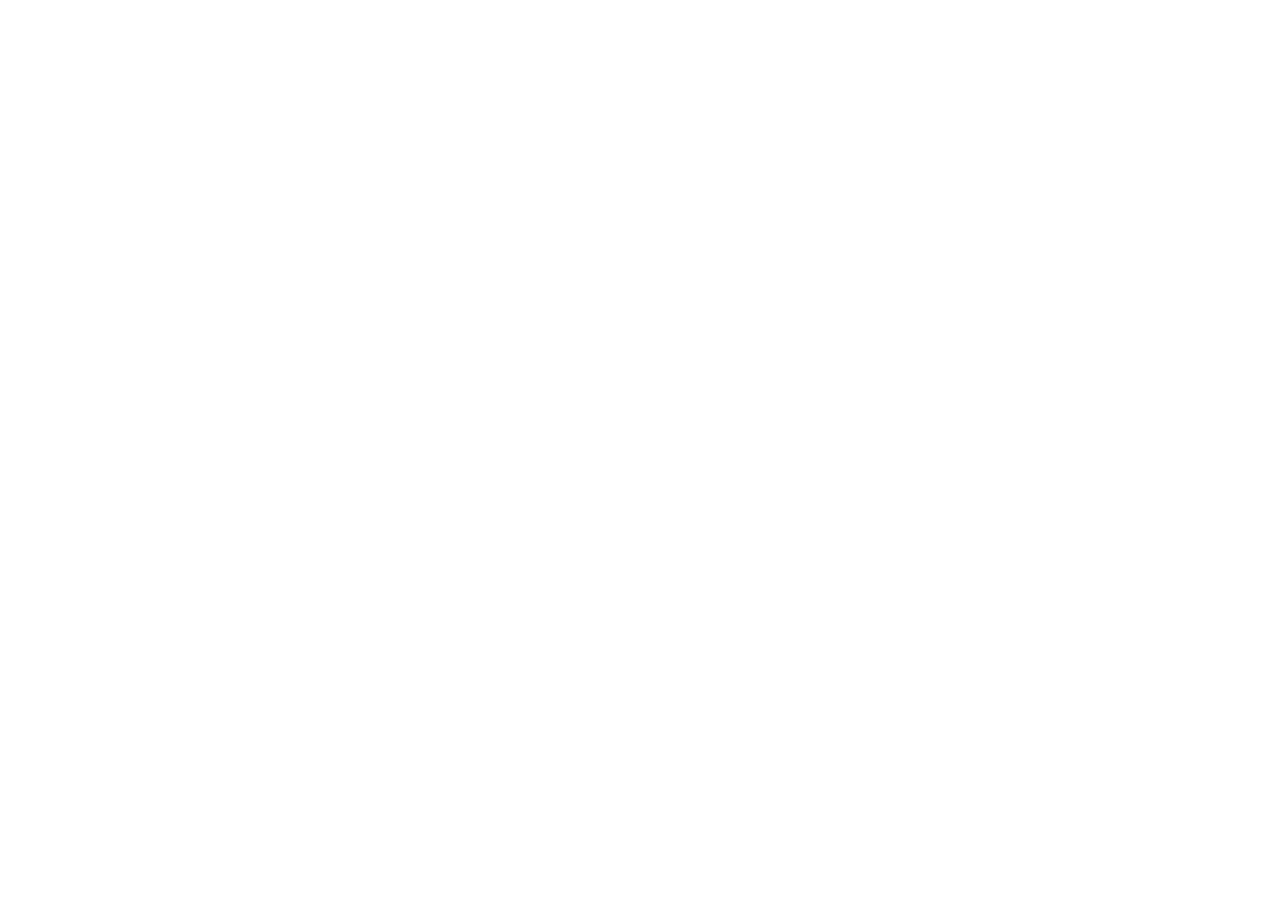
==== index.html @ 9e011d98 "Add files via upload" ====
<!doctype html>
<html lang="en" class="dark">
  <head>
    <meta charset="UTF-8" />
    <meta name="viewport" content="width=device-width, initial-scale=1, viewport-fit=cover" />
    <title>Ranmika Kalhan — Creative Designer, Video Editor & Web Developer</title>
    <meta
      name="description"
      content="Portfolio of Ranmika Kalhan — a young creative from Matara, Sri Lanka blending video editing, graphics design and modern web development."
    />
    <link rel="canonical" href="https://ranmikakalhan.github.io/" />
    <meta property="og:type" content="website" />
    <meta property="og:title" content="Ranmika Kalhan — Creative Designer & Video Editor" />
    <meta
      property="og:description"
      content="Video editing, graphics design and modern web development by Ranmika Kalhan."
    />
    <meta name="twitter:card" content="summary_large_image" />
    <meta name="twitter:title" content="Ranmika Kalhan — Creative Designer & Video Editor" />
    <meta
      name="twitter:description"
      content="Video editing, graphics design and modern web development by Ranmika Kalhan."
    />
    <link rel="stylesheet" href="./css/styles.css" />
    <script>
      try {
        var t = localStorage.getItem("rk-theme");
        document.documentElement.classList.toggle("dark", t ? t === "dark" : true);
      } catch (e) {}
    </script>
    <script src="https://unpkg.com/lucide@latest/dist/umd/lucide.min.js" defer></script>
  </head>
  <body data-page="home">
    <div class="scroll-progress" data-scroll-progress><i></i></div>
    <header class="top-bar" data-top-bar></header>

    <main id="top">
      <section class="hero mesh-bg" data-hero></section>
      <section class="marquee" data-marquee></section>
      <section class="section" id="about" data-about></section>
      <section class="section" id="work" data-skills></section>
      <section class="section" id="journey" data-journey></section>
      <section class="section" data-achievements></section>
      <section class="section" data-toolkit></section>
      <section class="section" data-latest></section>
      <section class="section" data-fund></section>
      <section class="section" id="contact" data-contact></section>
      <section class="section-tight" id="connect" data-connect></section>
    </main>

    <footer data-footer></footer>
    <nav class="bottom-nav" aria-label="Primary" data-bottom-nav></nav>
    <script type="module" src="./js/main.js"></script>
  </body>
</html>
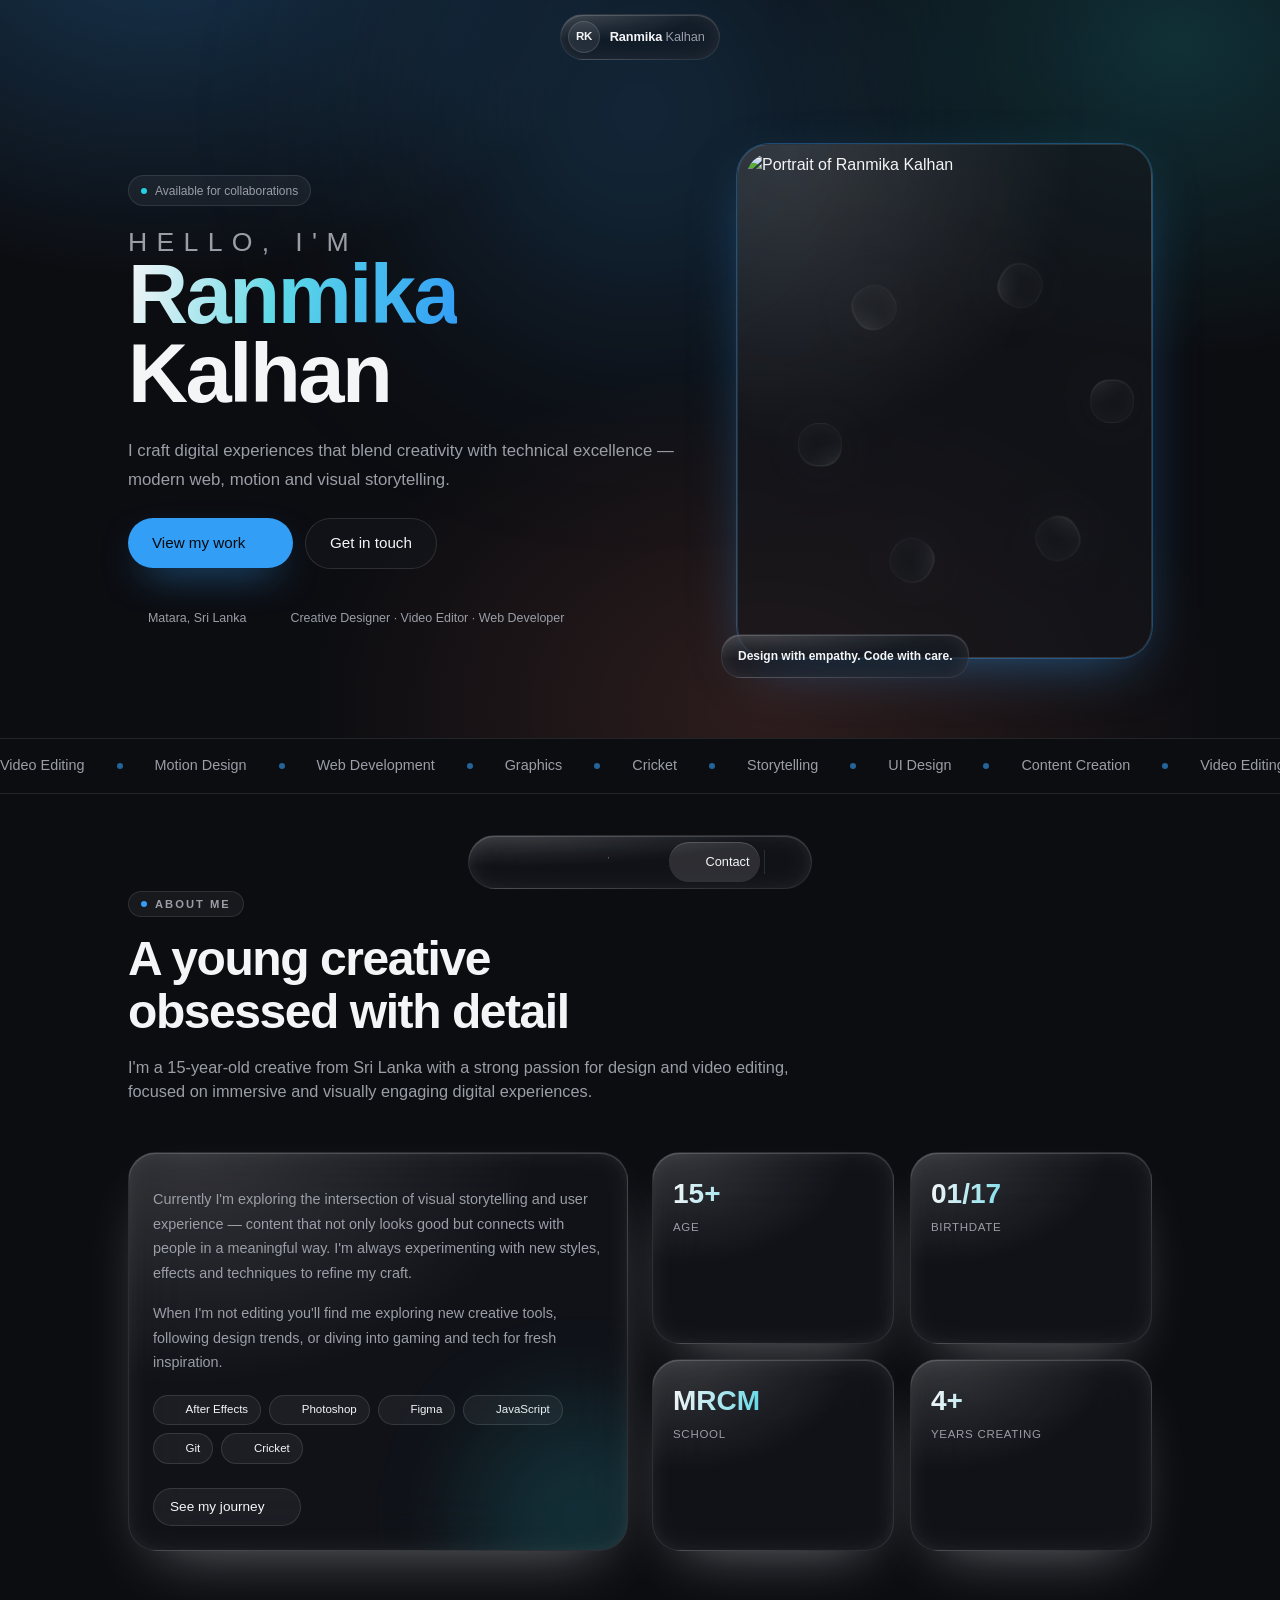
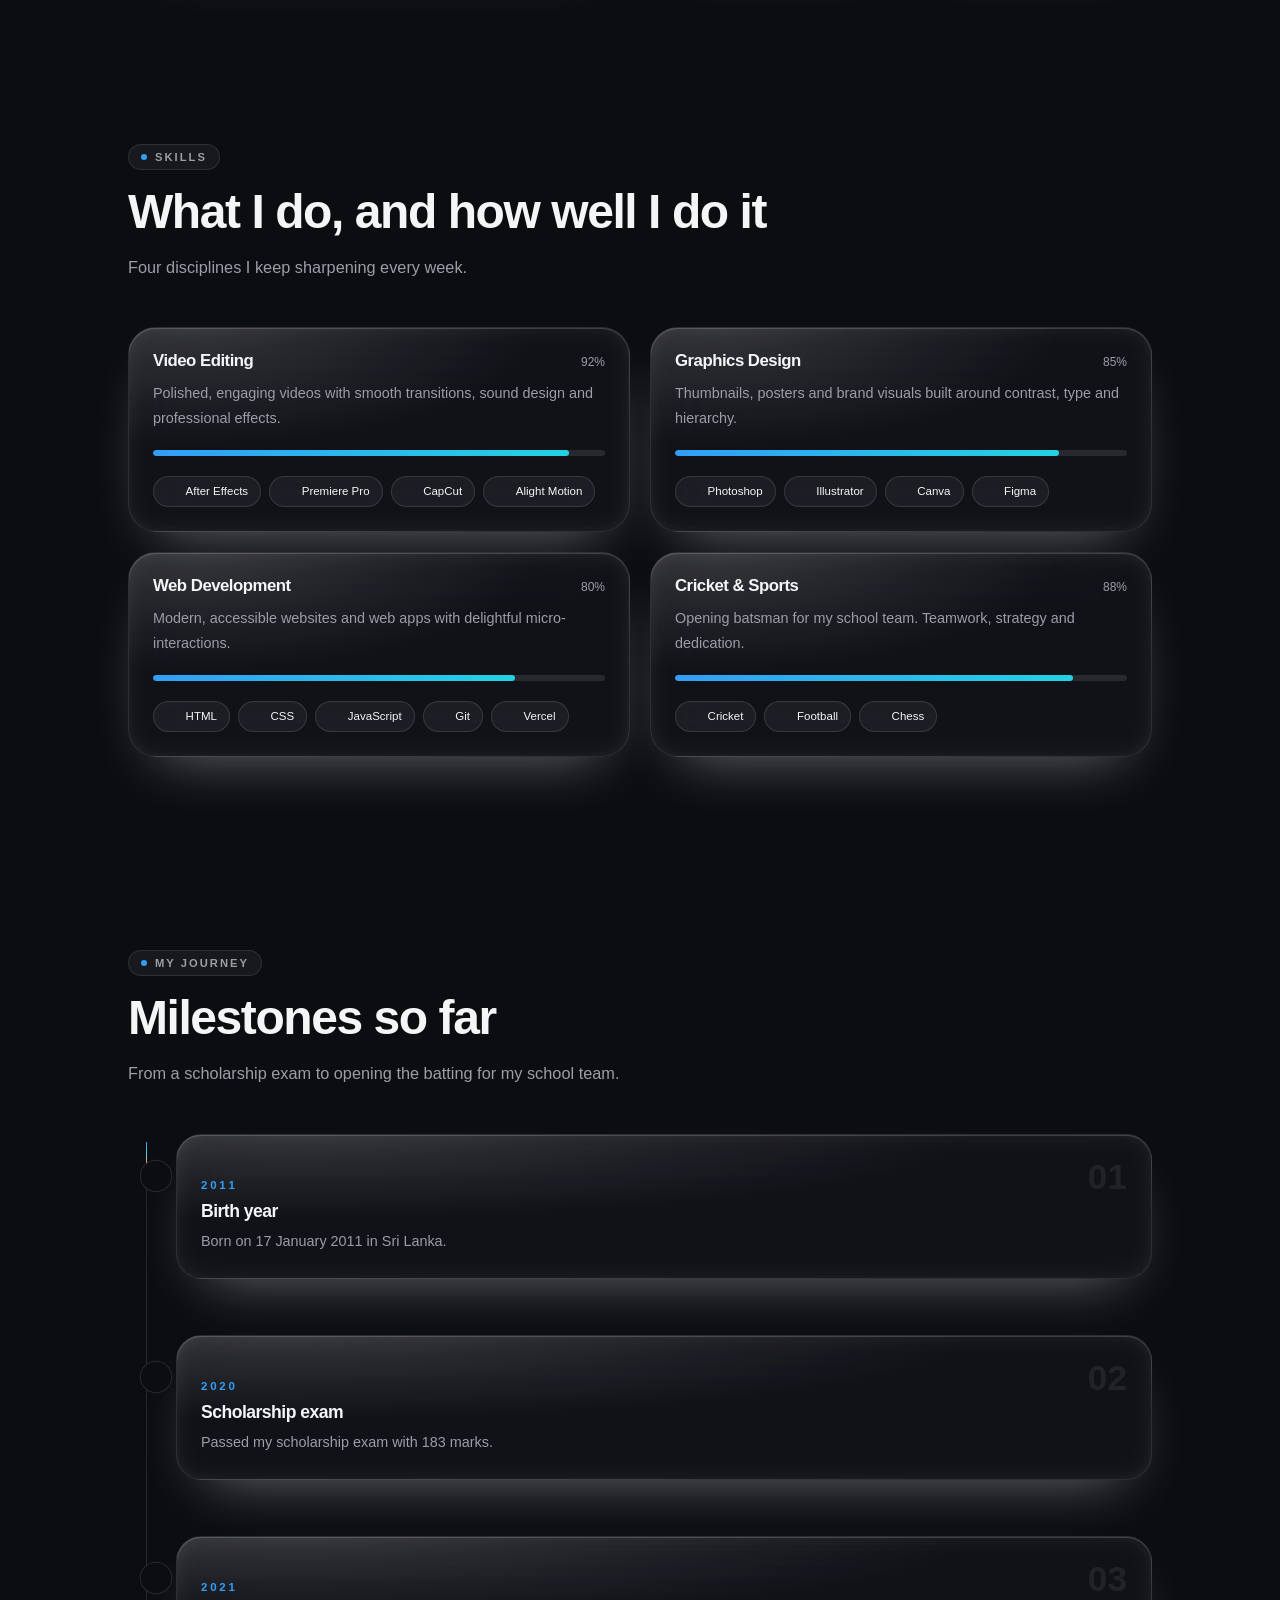
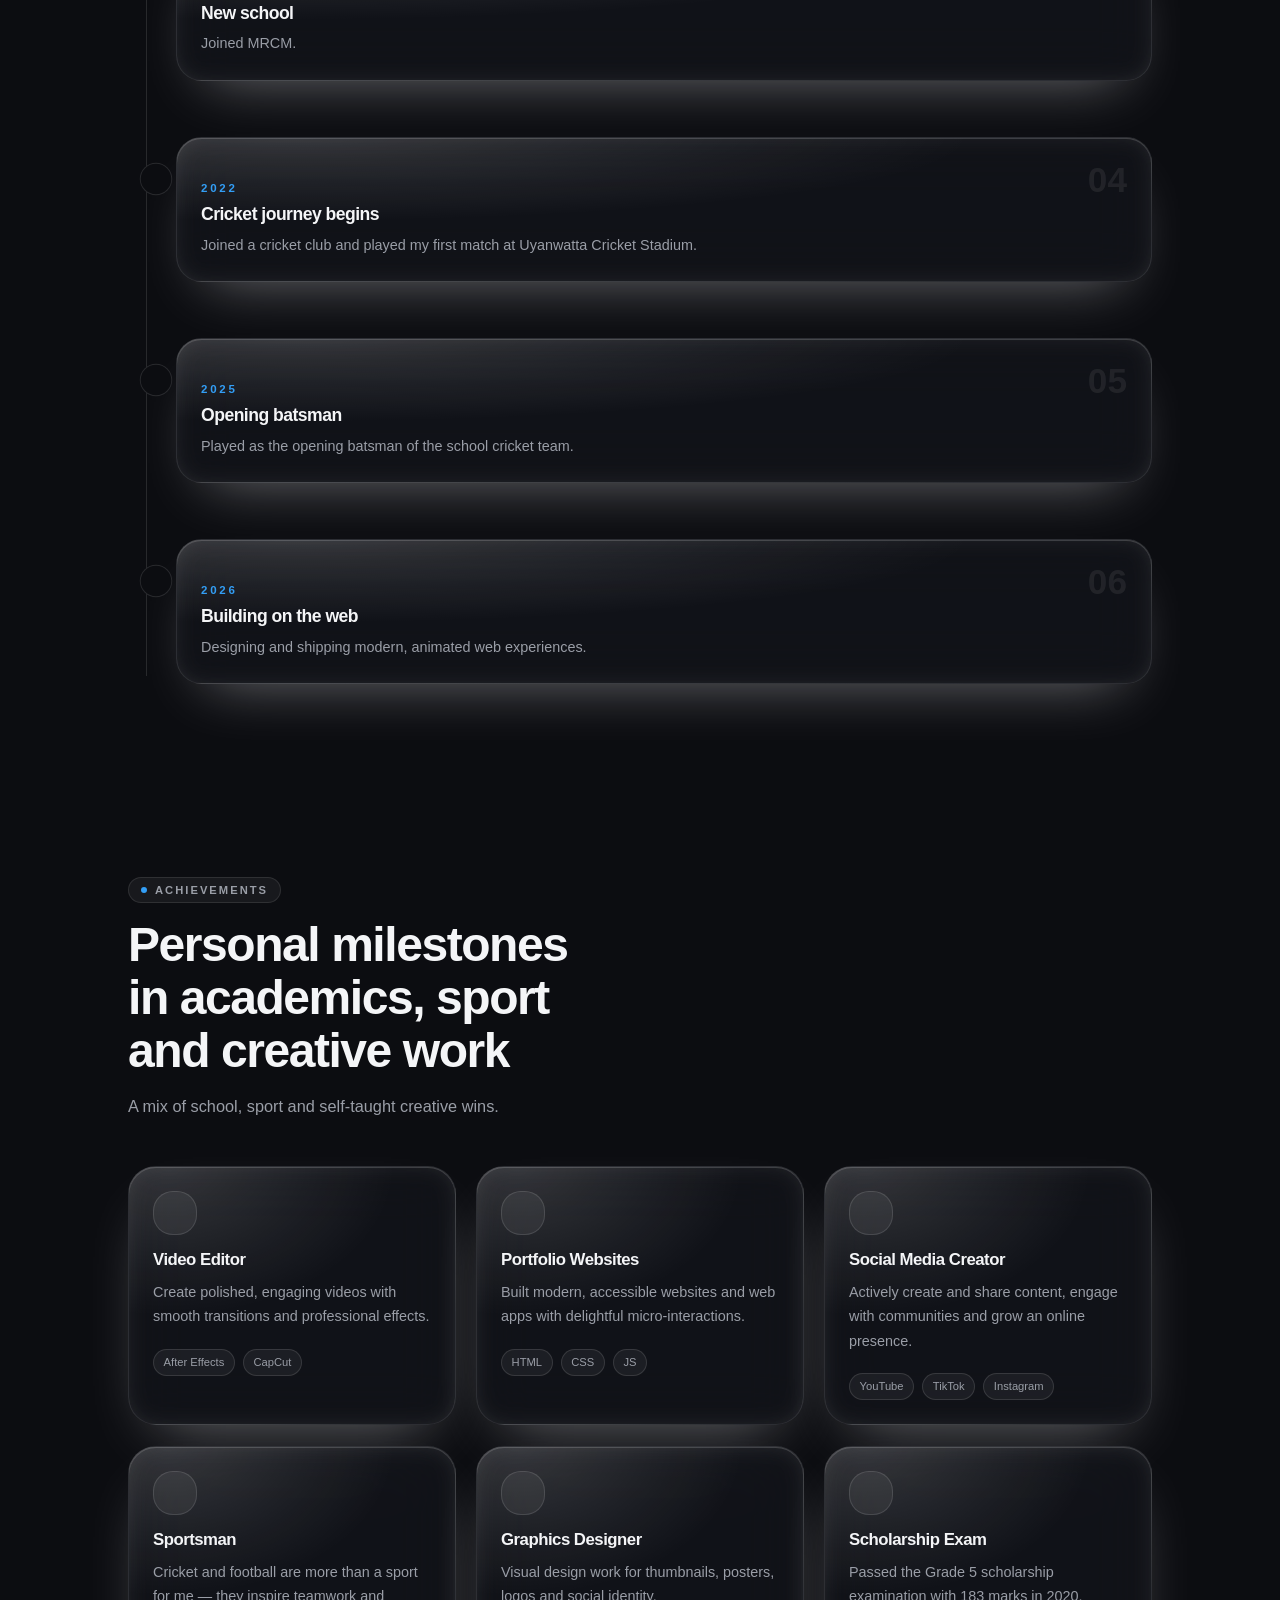
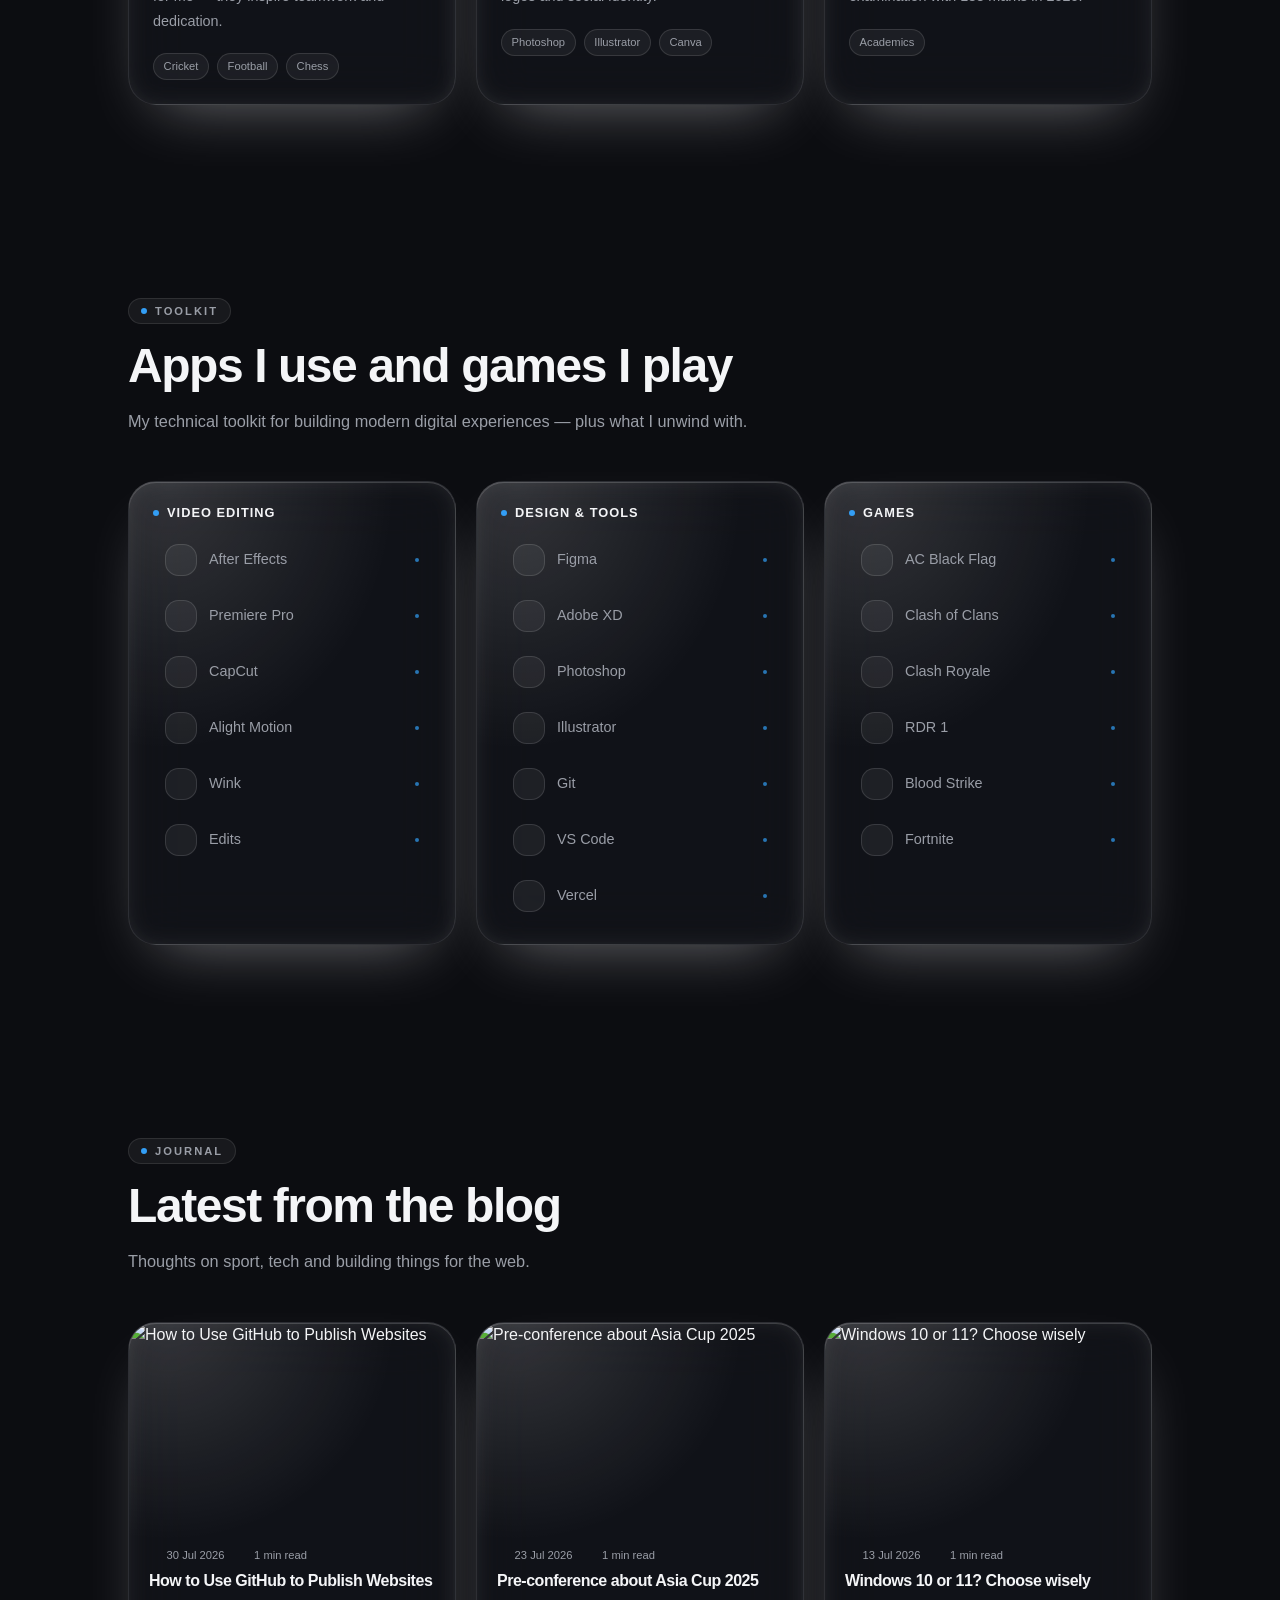
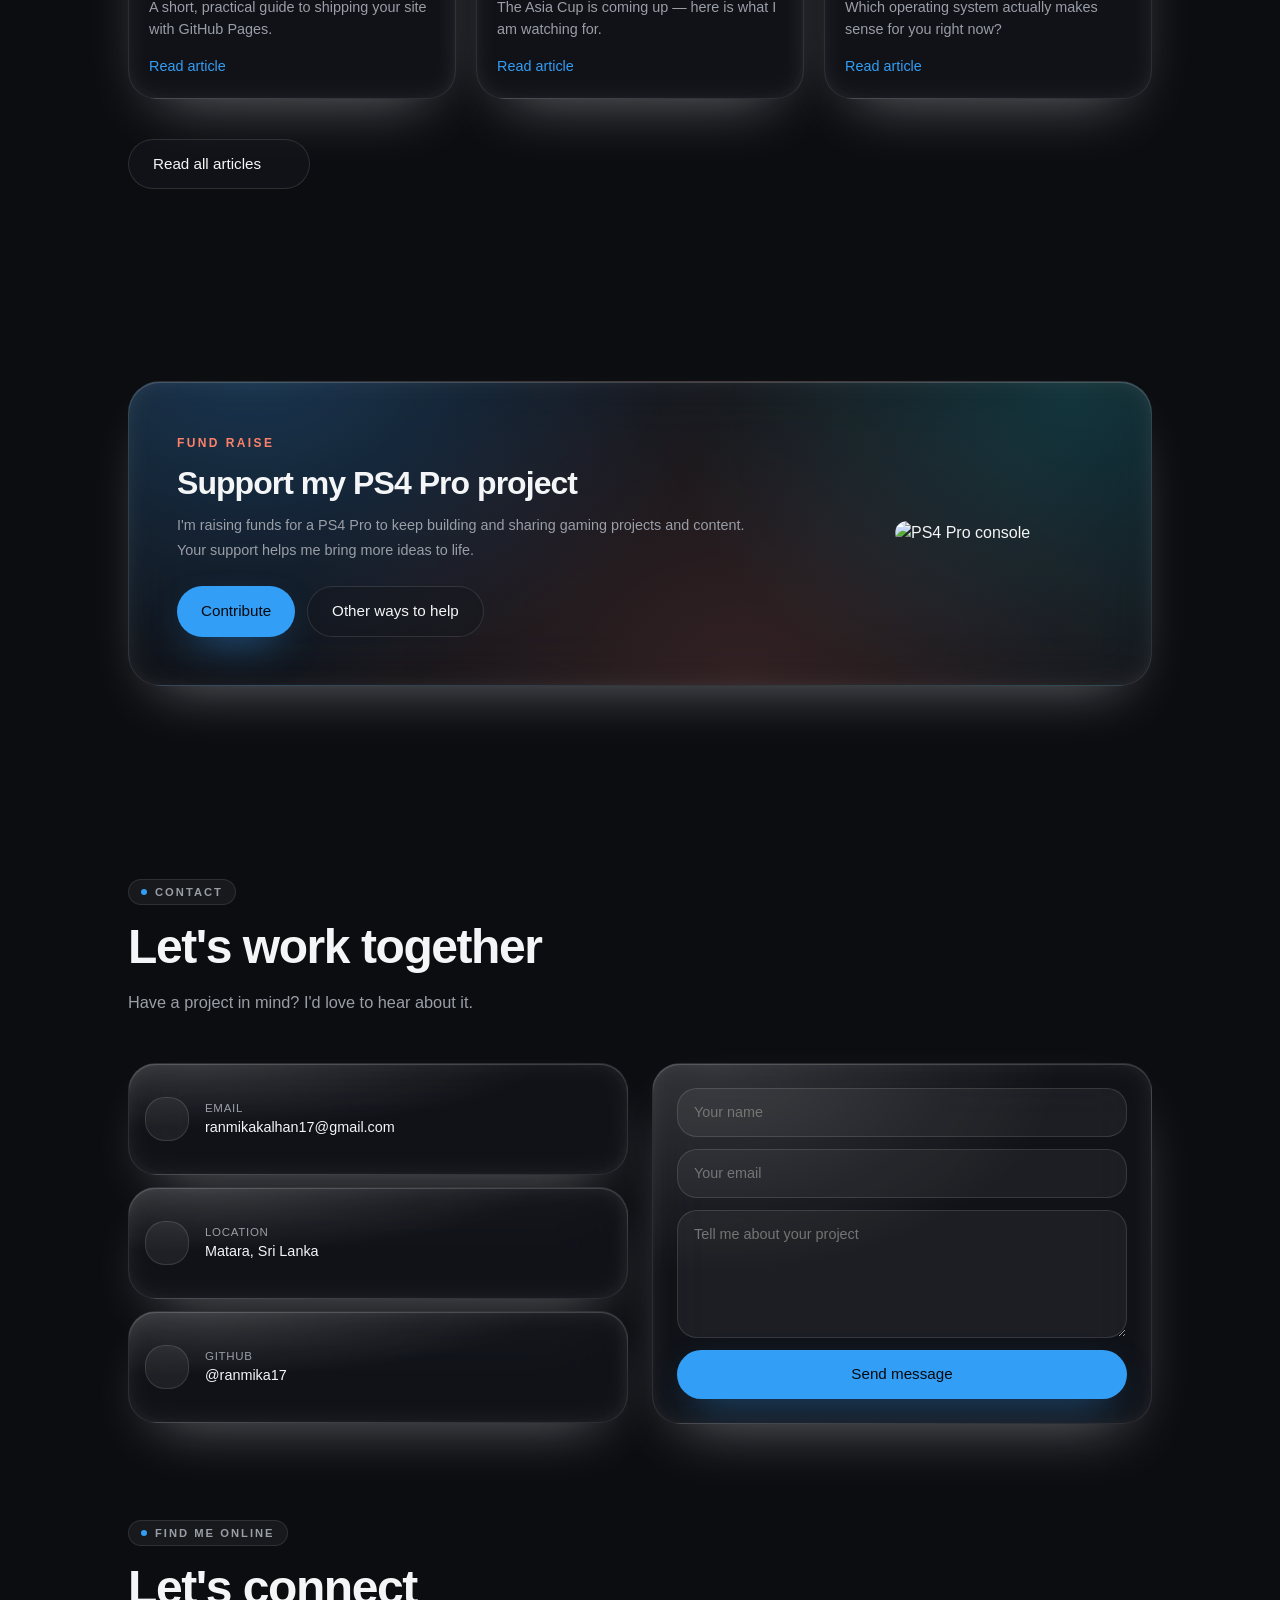
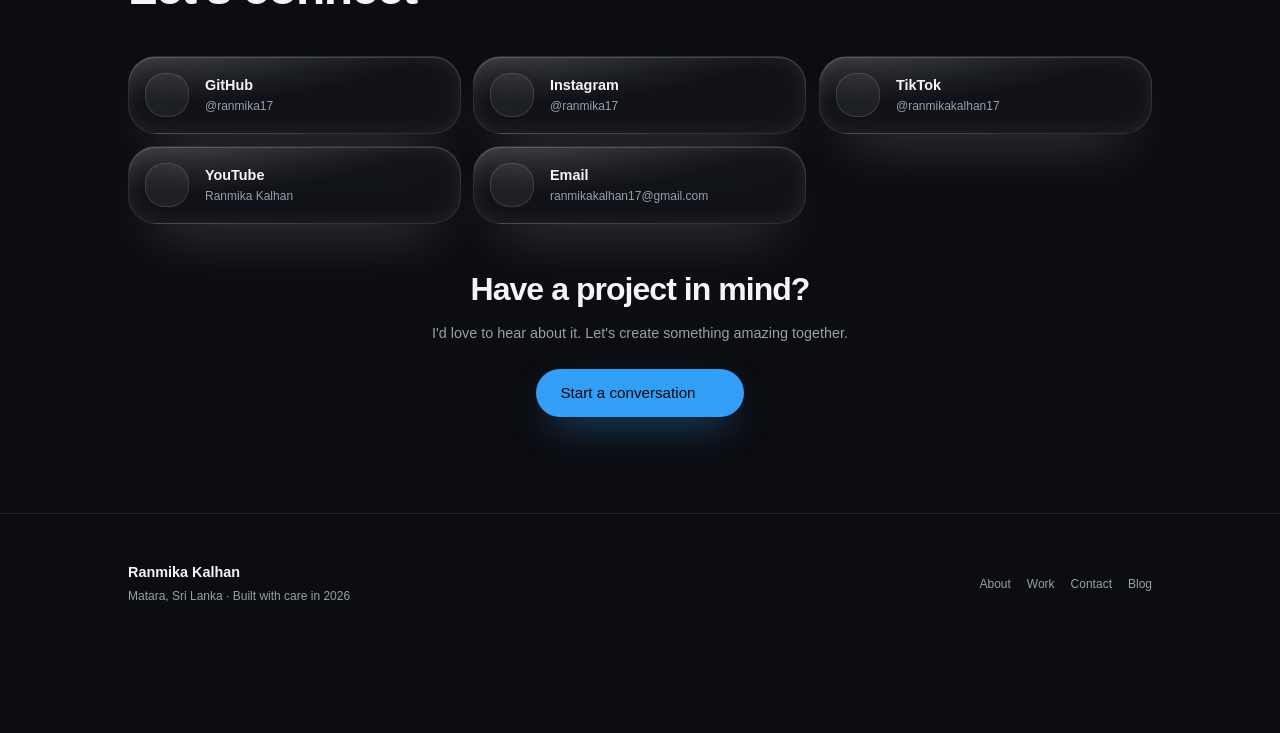
==== commit bc5c1646: "index.html" ====
--- a/index.html
+++ b/index.html
@@ -21,7 +21,7 @@
       name="twitter:description"
       content="Video editing, graphics design and modern web development by Ranmika Kalhan."
     />
-    <link rel="stylesheet" href="./css/styles.css" />
+    <link rel="stylesheet" href="styles.css" />
     <script>
       try {
         var t = localStorage.getItem("rk-theme");
@@ -50,6 +50,6 @@
 
     <footer data-footer></footer>
     <nav class="bottom-nav" aria-label="Primary" data-bottom-nav></nav>
-    <script type="module" src="./js/main.js"></script>
+    <script type="module" src="main.js"></script>
   </body>
-</html>+</html>
--- a/styles.css
+++ b/styles.css
@@ -0,0 +1,622 @@
+/* ================================================================
+   Ranmika Kalhan — portfolio
+   Plain CSS design system (Apple-inspired, liquid glass)
+   ================================================================ */
+
+/* ---------- Tokens: light = pure black & white ---------- */
+:root {
+  --radius: 1.125rem;
+  --background: oklch(1 0 0);
+  --foreground: oklch(0.13 0 0);
+  --surface: oklch(0.985 0 0);
+  --primary: oklch(0.13 0 0);
+  --primary-foreground: oklch(1 0 0);
+  --glow: oklch(0.45 0 0);
+  --coral: oklch(0.32 0 0);
+  --muted-foreground: oklch(0.45 0 0);
+  --border: oklch(0 0 0 / 12%);
+  --mesh-1: 0%;
+  --mesh-2: 0%;
+  --mesh-3: 0%;
+  --glass-tint: 72%;
+  --glass-edge: oklch(0 0 0 / 10%);
+  --glass-sheen: oklch(1 0 0 / 70%);
+  --ease: cubic-bezier(0.16, 1, 0.3, 1);
+  --font-sans: -apple-system, BlinkMacSystemFont, "SF Pro Display", "SF Pro Text", "Inter",
+    "Helvetica Neue", Helvetica, Arial, sans-serif;
+  color-scheme: light;
+}
+
+/* ---------- Dark ---------- */
+.dark {
+  --background: oklch(0.16 0.008 265);
+  --foreground: oklch(0.97 0.003 265);
+  --surface: oklch(0.21 0.009 265);
+  --primary: oklch(0.68 0.16 248);
+  --primary-foreground: oklch(0.14 0.01 265);
+  --glow: oklch(0.79 0.13 205);
+  --coral: oklch(0.74 0.16 32);
+  --muted-foreground: oklch(0.7 0.014 265);
+  --border: oklch(1 0 0 / 10%);
+  --mesh-1: 26%;
+  --mesh-2: 18%;
+  --mesh-3: 14%;
+  --glass-tint: 58%;
+  --glass-edge: oklch(1 0 0 / 12%);
+  --glass-sheen: oklch(1 0 0 / 16%);
+  color-scheme: dark;
+}
+
+/* ---------- Base ---------- */
+*,
+*::before,
+*::after { box-sizing: border-box; }
+* { margin: 0; padding: 0; border: 0 solid var(--border); }
+
+html { scroll-behavior: smooth; -webkit-text-size-adjust: 100%; }
+
+body {
+  background: var(--background);
+  color: var(--foreground);
+  font-family: var(--font-sans);
+  -webkit-font-smoothing: antialiased;
+  text-rendering: optimizeLegibility;
+  overflow-x: hidden;
+  line-height: 1.5;
+  transition: background-color 0.5s ease, color 0.5s ease;
+}
+
+h1, h2, h3, h4 { letter-spacing: -0.03em; text-wrap: balance; font-weight: 600; line-height: 1.1; }
+img { display: block; max-width: 100%; }
+a { color: inherit; text-decoration: none; }
+button, input, textarea { font: inherit; color: inherit; background: none; }
+ul, ol { list-style: none; }
+::selection { background: color-mix(in oklab, var(--primary) 40%, transparent); }
+
+/* ---------- Layout helpers ---------- */
+.wrap { width: 100%; max-width: 64rem; margin-inline: auto; }
+.section { padding: 6rem 1.25rem; }
+.section-tight { padding: 0 1.25rem 6rem; }
+.muted { color: var(--muted-foreground); }
+.center { text-align: center; }
+.grid { display: grid; }
+.gap-3 { gap: 0.75rem; }
+.gap-5 { gap: 1.25rem; }
+.gap-6 { gap: 1.5rem; }
+.mt-4 { margin-top: 1rem; }
+.mt-6 { margin-top: 1.5rem; }
+.mt-10 { margin-top: 2.5rem; }
+.mt-12 { margin-top: 3rem; }
+.sr-only {
+  position: absolute; width: 1px; height: 1px; overflow: hidden;
+  clip: rect(0 0 0 0); white-space: nowrap;
+}
+
+/* ---------- Surfaces ---------- */
+.liquid {
+  position: relative;
+  isolation: isolate;
+  background:
+    radial-gradient(120% 100% at 12% 0%, color-mix(in oklab, var(--glass-sheen) 90%, transparent), transparent 58%),
+    color-mix(in oklab, var(--surface) var(--glass-tint), transparent);
+  backdrop-filter: blur(30px) saturate(180%);
+  -webkit-backdrop-filter: blur(30px) saturate(180%);
+  border: 1px solid var(--glass-edge);
+  box-shadow:
+    inset 0 1px 0 var(--glass-sheen),
+    inset 0 0 24px -8px var(--glass-sheen),
+    0 26px 60px -30px color-mix(in oklab, var(--foreground) 45%, transparent);
+}
+.glass {
+  position: relative;
+  background: color-mix(in oklab, var(--surface) var(--glass-tint), transparent);
+  backdrop-filter: blur(24px) saturate(160%);
+  -webkit-backdrop-filter: blur(24px) saturate(160%);
+  border: 1px solid var(--glass-edge);
+  box-shadow: inset 0 1px 0 var(--glass-sheen), 0 20px 50px -28px color-mix(in oklab, var(--foreground) 40%, transparent);
+}
+.hairline { border: 1px solid var(--glass-edge); }
+.glow-ring {
+  box-shadow:
+    0 0 0 1px color-mix(in oklab, var(--primary) 35%, transparent),
+    0 18px 60px -20px color-mix(in oklab, var(--primary) 55%, transparent);
+}
+.rounded-3xl { border-radius: 1.75rem; }
+.rounded-2xl { border-radius: 1.25rem; }
+
+.text-gradient {
+  background-image: linear-gradient(100deg, var(--foreground) 0%,
+    color-mix(in oklab, var(--glow) 85%, white) 45%, var(--primary) 100%);
+  background-clip: text;
+  -webkit-background-clip: text;
+  color: transparent;
+}
+
+.mesh-bg {
+  background-image:
+    radial-gradient(42rem 30rem at 12% -8%, color-mix(in oklab, var(--primary) var(--mesh-1), transparent), transparent 70%),
+    radial-gradient(36rem 28rem at 92% 6%, color-mix(in oklab, var(--glow) var(--mesh-2), transparent), transparent 70%),
+    radial-gradient(40rem 30rem at 60% 96%, color-mix(in oklab, var(--coral) var(--mesh-3), transparent), transparent 72%);
+}
+
+.press {
+  transition: transform 0.28s var(--ease), box-shadow 0.28s ease,
+    background-color 0.28s ease, color 0.28s ease;
+}
+.press:active { transform: scale(0.96); }
+
+.pill {
+  border-radius: 9999px;
+  transition: transform 0.32s var(--ease), box-shadow 0.32s ease,
+    background-color 0.32s ease, color 0.32s ease;
+}
+
+/* ---------- Buttons (iOS style) ---------- */
+.btn {
+  position: relative;
+  display: inline-flex;
+  align-items: center;
+  justify-content: center;
+  gap: 0.5rem;
+  overflow: hidden;
+  border-radius: 9999px;
+  padding: 0.8rem 1.5rem;
+  font-size: 0.95rem;
+  font-weight: 500;
+  cursor: pointer;
+  user-select: none;
+  transition: transform 0.28s var(--ease), box-shadow 0.28s ease,
+    background-color 0.28s ease, color 0.28s ease;
+}
+.btn:active { transform: scale(0.96); }
+.btn .btn-inner {
+  position: relative;
+  z-index: 1;
+  display: inline-flex;
+  align-items: center;
+  gap: 0.5rem;
+  transition: transform 0.3s ease-out;
+}
+.btn .sheen {
+  position: absolute;
+  inset: 0;
+  transform: translateX(-100%);
+  background: linear-gradient(90deg, transparent, rgb(255 255 255 / 0.25), transparent);
+  transition: transform 0.7s ease;
+}
+.btn:hover .sheen { transform: translateX(100%); }
+.btn-primary {
+  background: var(--primary);
+  color: var(--primary-foreground);
+  box-shadow: 0 16px 40px -16px color-mix(in oklab, var(--primary) 75%, transparent);
+}
+.btn-primary:hover { box-shadow: 0 22px 60px -18px color-mix(in oklab, var(--primary) 85%, transparent); }
+.btn-outline {
+  background: color-mix(in oklab, var(--surface) var(--glass-tint), transparent);
+  backdrop-filter: blur(24px) saturate(160%);
+  -webkit-backdrop-filter: blur(24px) saturate(160%);
+  border: 1px solid var(--glass-edge);
+}
+.btn-outline:hover { color: var(--primary); border-color: color-mix(in oklab, var(--primary) 50%, transparent); }
+.btn-block { width: 100%; }
+
+/* ---------- Chips ---------- */
+.chip {
+  display: inline-flex;
+  align-items: center;
+  gap: 0.375rem;
+  border-radius: 9999px;
+  border: 1px solid var(--glass-edge);
+  background: color-mix(in oklab, var(--foreground) 5%, transparent);
+  padding: 0.35rem 0.75rem;
+  font-size: 0.72rem;
+  font-weight: 500;
+  transition: background-color 0.3s ease, color 0.3s ease, transform 0.3s var(--ease);
+}
+.chip:hover { background: color-mix(in oklab, var(--foreground) 10%, transparent); }
+.chip .icon { color: var(--primary); }
+.chip-sm { font-size: 0.7rem; padding: 0.25rem 0.6rem; color: var(--muted-foreground); }
+
+.eyebrow {
+  display: inline-flex;
+  align-items: center;
+  gap: 0.5rem;
+  border-radius: 9999px;
+  border: 1px solid var(--border);
+  background: color-mix(in oklab, var(--foreground) 5%, transparent);
+  padding: 0.25rem 0.75rem;
+  font-size: 0.7rem;
+  font-weight: 600;
+  letter-spacing: 0.18em;
+  text-transform: uppercase;
+  color: var(--muted-foreground);
+}
+.dot { width: 0.375rem; height: 0.375rem; border-radius: 9999px; background: var(--primary); }
+
+.icon { width: 1rem; height: 1rem; flex: none; }
+.icon-sm { width: 0.85rem; height: 0.85rem; flex: none; }
+.icon-lg { width: 1.25rem; height: 1.25rem; flex: none; }
+.icon-box {
+  display: grid;
+  place-items: center;
+  width: 2.75rem;
+  height: 2.75rem;
+  border-radius: 1.25rem;
+  border: 1px solid var(--glass-edge);
+  background: color-mix(in oklab, var(--foreground) 6%, transparent);
+  color: var(--primary);
+  flex: none;
+  transition: transform 0.5s var(--ease);
+}
+
+/* ---------- Section heading ---------- */
+.section-heading { max-width: 42rem; }
+.section-heading h2 { margin-top: 1rem; font-size: clamp(1.9rem, 5vw, 3rem); }
+.section-heading p { margin-top: 1rem; color: var(--muted-foreground); font-size: 1.02rem; }
+
+/* ---------- Hero ---------- */
+.hero { position: relative; overflow: hidden; padding: 7rem 1.25rem 5rem; }
+.hero-grid { position: relative; display: grid; gap: 3rem; align-items: center; }
+.hero h1 { margin-top: 1.5rem; font-size: clamp(2.6rem, 9vw, 5.2rem); line-height: 0.95; }
+.hero h1 .hello {
+  display: block;
+  font-size: 0.32em;
+  font-weight: 500;
+  letter-spacing: 0.35em;
+  text-transform: uppercase;
+  color: var(--muted-foreground);
+}
+.hero p.lead { margin-top: 1.5rem; max-width: 36rem; color: var(--muted-foreground); font-size: 1.05rem; line-height: 1.7; }
+.hero-meta { margin-top: 2.5rem; display: flex; flex-wrap: wrap; gap: 0.5rem 1.5rem; font-size: 0.78rem; color: var(--muted-foreground); }
+.hero-meta span { display: inline-flex; align-items: center; gap: 0.4rem; }
+.hero-blob {
+  position: absolute;
+  top: -6rem;
+  left: 50%;
+  translate: -50% 0;
+  width: 26rem;
+  height: 26rem;
+  border-radius: 9999px;
+  background: color-mix(in oklab, var(--primary) 6%, transparent);
+  filter: blur(120px);
+  animation: float-slow 11s ease-in-out infinite;
+}
+.dark .hero-blob { background: color-mix(in oklab, var(--primary) 20%, transparent); }
+.avatar-wrap { position: relative; margin-inline: auto; width: 100%; max-width: 20rem; }
+.avatar-card { position: relative; overflow: hidden; border-radius: 2rem; padding: 0.5rem; }
+.avatar-card img { width: 100%; aspect-ratio: 4/5; object-fit: cover; border-radius: 1.6rem; }
+.avatar-quote {
+  position: absolute;
+  bottom: -1.25rem;
+  left: -1rem;
+  border-radius: 1.25rem;
+  padding: 0.75rem 1rem;
+  font-size: 0.75rem;
+  font-weight: 600;
+}
+.available { display: inline-flex; align-items: center; gap: 0.5rem; border-radius: 9999px; border: 1px solid var(--border); background: color-mix(in oklab, var(--foreground) 5%, transparent); padding: 0.35rem 0.75rem; font-size: 0.75rem; color: var(--muted-foreground); }
+.available .dot { background: var(--glow); animation: pulse-dot 1.8s ease-in-out infinite; }
+
+/* ---------- Orbit ---------- */
+.orbit { position: absolute; inset: 0; pointer-events: none; display: none; }
+.orbit-track { position: absolute; top: 50%; left: 50%; width: 0; height: 0; animation: orbit-spin 34s linear infinite; }
+.orbit-arm { position: absolute; top: 0; left: 0; }
+.orbit-chip { display: block; transform: translate(-50%, -50%); animation: orbit-spin 34s linear infinite reverse; }
+.orbit-box {
+  display: grid;
+  place-items: center;
+  width: 2.75rem;
+  height: 2.75rem;
+  border-radius: 1.25rem;
+  animation: bob 6s ease-in-out infinite;
+  color: var(--primary);
+}
+
+/* ---------- Marquee ---------- */
+.marquee { position: relative; overflow: hidden; border-block: 1px solid var(--border); padding: 1rem 0; }
+.marquee-track { display: flex; width: max-content; gap: 2rem; white-space: nowrap; animation: marquee-x 32s linear infinite; }
+.marquee-track span { display: flex; align-items: center; gap: 2rem; font-size: 0.9rem; font-weight: 500; color: var(--muted-foreground); }
+.marquee-track i { width: 0.375rem; height: 0.375rem; border-radius: 9999px; background: color-mix(in oklab, var(--primary) 60%, transparent); }
+
+/* ---------- Cards / grids ---------- */
+.cards { display: grid; gap: 1.25rem; }
+.card { border-radius: 1.75rem; padding: 1.5rem; position: relative; overflow: hidden; transition: transform 0.5s var(--ease); }
+.card:hover { transform: translateY(-6px); }
+.card h3 { font-size: 1.05rem; }
+.card p { margin-top: 0.65rem; font-size: 0.9rem; line-height: 1.7; color: var(--muted-foreground); }
+.card-top-line {
+  position: absolute; inset-inline: 0; top: -1px; height: 1px; opacity: 0;
+  background: linear-gradient(90deg, transparent, color-mix(in oklab, var(--primary) 70%, transparent), transparent);
+  transition: opacity 0.5s ease;
+}
+.card:hover .card-top-line { opacity: 1; }
+.card:hover .icon-box { transform: scale(1.1); }
+.tag-row { margin-top: 1.25rem; display: flex; flex-wrap: wrap; gap: 0.5rem; }
+
+.stat-grid { display: grid; grid-template-columns: repeat(2, minmax(0, 1fr)); gap: 1rem; }
+.stat { border-radius: 1.75rem; padding: 1.25rem; position: relative; overflow: hidden; transition: transform 0.5s var(--ease); }
+.stat:hover { transform: translateY(-4px); }
+.stat .value { font-size: 1.75rem; font-weight: 600; }
+.stat .label { margin-top: 0.25rem; font-size: 0.72rem; text-transform: uppercase; letter-spacing: 0.06em; color: var(--muted-foreground); }
+
+.about-blob {
+  position: absolute; right: -4rem; bottom: -5rem; width: 14rem; height: 14rem; border-radius: 9999px;
+  background: color-mix(in oklab, var(--glow) 15%, transparent); filter: blur(48px);
+  animation: float-slow 11s ease-in-out infinite;
+}
+.about-card p + p { margin-top: 1rem; }
+
+/* ---------- Skills ---------- */
+.skill-head { display: flex; align-items: baseline; justify-content: space-between; gap: 1rem; }
+.skill-head span { font-size: 0.75rem; color: var(--muted-foreground); }
+.meter { margin-top: 1.25rem; height: 6px; border-radius: 9999px; overflow: hidden; background: color-mix(in oklab, var(--foreground) 10%, transparent); }
+.meter > i { display: block; height: 100%; width: 0; border-radius: 9999px; background: linear-gradient(90deg, var(--primary), var(--glow)); transition: width 1.1s var(--ease); }
+.skill-blob {
+  position: absolute; right: -4rem; top: -4rem; width: 10rem; height: 10rem; border-radius: 9999px;
+  background: color-mix(in oklab, var(--primary) 15%, transparent); filter: blur(48px); opacity: 0; transition: opacity 0.7s ease;
+}
+.card:hover .skill-blob { opacity: 1; }
+
+/* ---------- Timeline ---------- */
+.timeline { position: relative; margin-top: 3rem; padding-left: 3rem; }
+.spine { position: absolute; top: 0.5rem; bottom: 0.5rem; left: 1.15rem; width: 1px; background: color-mix(in oklab, var(--foreground) 12%, transparent); }
+.spine > i { display: block; height: 100%; width: 100%; transform-origin: top; border-radius: 9999px; transform: scaleY(0.02); background: linear-gradient(180deg, var(--primary), var(--glow), var(--coral)); transition: transform 0.3s ease-out; }
+.timeline ol { display: grid; gap: 2rem; }
+.timeline li { position: relative; }
+.node {
+  position: absolute; top: 1.5rem; left: -2.35rem; z-index: 2;
+  display: grid; place-items: center; width: 2.25rem; height: 2.25rem; border-radius: 9999px;
+  border: 1px solid var(--glass-edge); background: var(--background); color: var(--muted-foreground);
+  transform: scale(0.9); transition: all 0.7s var(--ease);
+}
+.milestone {
+  position: relative; overflow: hidden; border-radius: 1.6rem; padding: 1.5rem;
+  transform: translateY(1.5rem); opacity: 0.45; transition: all 0.7s var(--ease);
+}
+.milestone .m-blob { position: absolute; top: -3rem; right: -2.5rem; width: 8rem; height: 8rem; border-radius: 9999px; background: color-mix(in oklab, var(--primary) 20%, transparent); filter: blur(48px); opacity: 0; transition: opacity 0.7s ease; }
+li.is-active .milestone { transform: none; opacity: 1; }
+li.is-active .milestone:hover { transform: translateY(-6px); }
+li.is-active .milestone .m-blob { opacity: 1; }
+li.is-active .node { transform: scale(1); color: var(--primary); box-shadow: 0 0 0 1px color-mix(in oklab, var(--primary) 35%, transparent), 0 18px 60px -20px color-mix(in oklab, var(--primary) 55%, transparent); }
+.m-head { position: relative; display: flex; align-items: baseline; justify-content: space-between; gap: 0.75rem; }
+.m-year { font-size: 0.72rem; font-weight: 600; letter-spacing: 0.24em; text-transform: uppercase; color: var(--primary); }
+.m-index { font-size: 2.2rem; line-height: 1; font-weight: 600; color: color-mix(in oklab, var(--foreground) 8%, transparent); }
+.milestone h3 { margin-top: 0.5rem; font-size: 1.1rem; }
+.milestone p { margin-top: 0.5rem; font-size: 0.9rem; line-height: 1.7; color: var(--muted-foreground); }
+
+/* ---------- Toolkit ---------- */
+.toolkit-head { display: flex; align-items: center; gap: 0.5rem; }
+.toolkit-head h3 { font-size: 0.8rem; text-transform: uppercase; letter-spacing: 0.08em; }
+.toolkit-list { margin-top: 1rem; display: grid; gap: 0.5rem; }
+.toolkit-list li { display: flex; align-items: center; gap: 0.75rem; border-radius: 1.25rem; padding: 0.5rem 0.75rem; font-size: 0.9rem; color: var(--muted-foreground); transition: background-color 0.3s ease, color 0.3s ease; }
+.toolkit-list li:hover { background: color-mix(in oklab, var(--foreground) 6%, transparent); color: var(--foreground); }
+.toolkit-list .icon-box { width: 2rem; height: 2rem; border-radius: 0.85rem; }
+.toolkit-list li:hover .icon-box { transform: scale(1.1); }
+.toolkit-list .trail { margin-left: auto; width: 4px; height: 4px; border-radius: 9999px; background: color-mix(in oklab, var(--primary) 70%, transparent); }
+
+/* ---------- Post cards ---------- */
+.post-card { display: flex; flex-direction: column; height: 100%; overflow: hidden; border-radius: 1.75rem; transition: transform 0.5s var(--ease); }
+.post-card:hover { transform: translateY(-6px); }
+.post-cover { aspect-ratio: 16/10; overflow: hidden; }
+.post-cover img { width: 100%; height: 100%; object-fit: cover; transition: transform 0.7s var(--ease); }
+.post-card:hover .post-cover img { transform: scale(1.05); }
+.post-body { display: flex; flex-direction: column; flex: 1; padding: 1.25rem; }
+.post-meta { display: flex; flex-wrap: wrap; align-items: center; gap: 0.75rem; font-size: 0.7rem; color: var(--muted-foreground); }
+.post-meta span { display: inline-flex; align-items: center; gap: 0.25rem; }
+.post-card h3, .post-card h2 { margin-top: 0.5rem; font-size: 1rem; }
+.post-card:hover h3, .post-card:hover h2 { color: var(--primary); }
+.post-card .excerpt { margin-top: 0.5rem; font-size: 0.9rem; color: var(--muted-foreground); display: -webkit-box; -webkit-line-clamp: 3; -webkit-box-orient: vertical; overflow: hidden; }
+.read-more { margin-top: auto; padding-top: 1rem; display: inline-flex; align-items: center; gap: 0.4rem; font-size: 0.9rem; font-weight: 500; color: var(--primary); }
+
+/* ---------- Fund raise ---------- */
+.fund { position: relative; overflow: hidden; border-radius: 2rem; padding: 2rem; }
+.fund-grid { display: grid; gap: 2rem; align-items: center; }
+.fund .kicker { font-size: 0.75rem; font-weight: 600; letter-spacing: 0.2em; text-transform: uppercase; color: var(--coral); }
+.fund h2 { margin-top: 0.75rem; font-size: 1.6rem; }
+.fund p { margin-top: 0.75rem; max-width: 36rem; font-size: 0.9rem; line-height: 1.7; color: var(--muted-foreground); }
+.fund img { margin-inline: auto; width: 10rem; border-radius: 1.25rem; animation: float-slow 11s ease-in-out infinite; }
+
+/* ---------- Contact ---------- */
+.contact-row { display: flex; align-items: center; gap: 1rem; border-radius: 1.75rem; padding: 1rem; transition: transform 0.4s var(--ease); }
+a.contact-row:hover { transform: translateY(-4px); }
+.contact-row .label { display: block; font-size: 0.72rem; text-transform: uppercase; letter-spacing: 0.06em; color: var(--muted-foreground); }
+.contact-row .value { display: block; font-size: 0.9rem; font-weight: 500; overflow: hidden; text-overflow: ellipsis; white-space: nowrap; }
+.field {
+  width: 100%; border-radius: 1.25rem; border: 1px solid var(--glass-edge);
+  background: color-mix(in oklab, var(--foreground) 5%, transparent);
+  padding: 0.8rem 1rem; font-size: 0.9rem; outline: none;
+  transition: border-color 0.3s ease, background-color 0.3s ease;
+}
+.field:focus { border-color: color-mix(in oklab, var(--primary) 60%, transparent); background: color-mix(in oklab, var(--foreground) 8%, transparent); }
+textarea.field { min-height: 8rem; resize: vertical; }
+.form-stack { display: grid; gap: 0.75rem; }
+
+/* ---------- Socials ---------- */
+.socials { display: grid; gap: 0.75rem; }
+.social {
+  position: relative; display: flex; align-items: center; gap: 1rem; overflow: hidden;
+  border-radius: 1.75rem; padding: 1rem; transition: transform 0.4s var(--ease);
+}
+.social:hover { transform: translateY(-4px); }
+.social .blob { position: absolute; right: -2.5rem; top: -2.5rem; width: 7rem; height: 7rem; border-radius: 9999px; filter: blur(32px); opacity: 0; transition: opacity 0.5s ease; }
+.social:hover .blob { opacity: 0.7; }
+.social .icon-box { position: relative; }
+.social:hover .icon-box { transform: scale(1.1) rotate(6deg); }
+.social .name { display: block; font-size: 0.9rem; font-weight: 600; }
+.social .handle { display: block; font-size: 0.75rem; color: var(--muted-foreground); overflow: hidden; text-overflow: ellipsis; white-space: nowrap; }
+.social .go { margin-left: auto; color: var(--muted-foreground); transition: transform 0.3s ease, color 0.3s ease; }
+.social:hover .go { transform: translate(2px, -2px); color: var(--foreground); }
+
+/* ---------- Bottom nav ---------- */
+.scroll-progress { position: fixed; inset-inline: 0; top: 0; height: 2px; z-index: 50; pointer-events: none; }
+.scroll-progress > i { display: block; height: 100%; transform-origin: left; transform: scaleX(0); background: linear-gradient(90deg, var(--primary), var(--glow), var(--coral)); transition: transform 0.15s ease-out; }
+
+.bottom-nav {
+  position: fixed; inset-inline: 0; bottom: 0; z-index: 40;
+  display: flex; align-items: flex-end; justify-content: center;
+  padding: 0 0.75rem max(0.7rem, env(safe-area-inset-bottom));
+  pointer-events: none;
+}
+.nav-pill {
+  pointer-events: auto; position: relative; display: flex; align-items: center; gap: 0.125rem;
+  max-width: 100%; border-radius: 9999px; padding: 0.375rem;
+  transition: box-shadow 0.6s var(--ease);
+}
+.nav-pill.is-scrolled { box-shadow: 0 0 0 1px color-mix(in oklab, var(--primary) 35%, transparent), 0 18px 60px -20px color-mix(in oklab, var(--primary) 55%, transparent); }
+.nav-item {
+  position: relative; z-index: 1; display: flex; align-items: center;
+  border-radius: 9999px; padding: 0.625rem; font-size: 0.8rem; font-weight: 500;
+  color: var(--muted-foreground); transition: background-color 0.5s ease, color 0.5s ease, transform 0.28s var(--ease);
+}
+.nav-item:active { transform: scale(0.94); }
+.nav-item:hover { color: var(--foreground); background: color-mix(in oklab, var(--foreground) 8%, transparent); }
+.nav-item.is-active { color: var(--foreground); background: color-mix(in oklab, var(--foreground) 12%, transparent); box-shadow: inset 0 1px 0 var(--glass-sheen); }
+.nav-item .icon-lg { transition: transform 0.5s var(--ease); }
+.nav-item.is-active .icon-lg { transform: scale(1.1); }
+.nav-label { display: grid; grid-template-columns: 0fr; opacity: 0; transition: grid-template-columns 0.55s var(--ease), opacity 0.55s var(--ease); }
+.nav-label > span { min-width: 0; overflow: hidden; white-space: nowrap; padding-left: 0.4rem; }
+.nav-item.show-label .nav-label { grid-template-columns: 1fr; opacity: 1; }
+.nav-sep { width: 1px; height: 1.5rem; margin-inline: 0.125rem; background: color-mix(in oklab, var(--foreground) 12%, transparent); }
+.theme-toggle { display: grid; place-items: center; width: 2.25rem; height: 2.25rem; border-radius: 9999px; color: var(--muted-foreground); cursor: pointer; }
+.theme-toggle:hover { color: var(--foreground); background: color-mix(in oklab, var(--foreground) 8%, transparent); }
+.theme-toggle .icon-lg { transition: transform 0.6s var(--ease), opacity 0.4s ease; }
+
+.to-top {
+  pointer-events: auto; position: absolute; right: 0.75rem; bottom: max(0.7rem, env(safe-area-inset-bottom));
+  display: grid; place-items: center; width: 2.75rem; height: 2.75rem; border-radius: 9999px;
+  color: color-mix(in oklab, var(--foreground) 80%, transparent); cursor: pointer;
+  transform: translateY(1rem) scale(0.9); opacity: 0; pointer-events: none;
+  transition: all 0.6s var(--ease);
+}
+.to-top.is-visible { transform: none; opacity: 1; pointer-events: auto; }
+.to-top:hover { color: var(--primary); }
+
+/* ---------- Blog page ---------- */
+.blog-hero { padding: 7rem 1.25rem 2.5rem; }
+.blog-hero h1 { margin-top: 1rem; font-size: clamp(2.2rem, 7vw, 4rem); line-height: 1; }
+.kicker { font-size: 0.72rem; font-weight: 600; letter-spacing: 0.25em; text-transform: uppercase; color: var(--primary); }
+.search { display: flex; align-items: center; gap: 0.75rem; border-radius: 1.25rem; padding: 0.8rem 1rem; }
+.search input { width: 100%; border: 0; outline: none; font-size: 0.9rem; background: transparent; }
+.tag-rail { display: flex; gap: 0.5rem; overflow-x: auto; padding-bottom: 0.25rem; scrollbar-width: none; }
+.tag-rail::-webkit-scrollbar { display: none; }
+.tag-btn { flex: none; border-radius: 9999px; border: 1px solid var(--border); padding: 0.35rem 1rem; font-size: 0.75rem; color: var(--muted-foreground); cursor: pointer; transition: all 0.3s ease; }
+.tag-btn.is-active { background: var(--primary); color: var(--primary-foreground); border-color: transparent; }
+.empty { padding: 3rem 0; text-align: center; color: var(--muted-foreground); }
+
+/* ---------- Article ---------- */
+.article { padding: 7rem 1.25rem 6rem; }
+.article .inner { max-width: 42rem; margin-inline: auto; }
+.article h1 { margin-top: 1.5rem; font-size: clamp(1.9rem, 5.5vw, 3rem); line-height: 1.05; }
+.article-meta { margin-top: 1rem; display: flex; flex-wrap: wrap; align-items: center; gap: 0.75rem; font-size: 0.75rem; color: var(--muted-foreground); }
+.article-meta .tag { border-radius: 9999px; background: color-mix(in oklab, var(--foreground) 8%, transparent); padding: 0.25rem 0.6rem; }
+.article-cover { margin-top: 2rem; border-radius: 1.75rem; padding: 0.5rem; overflow: hidden; }
+.article-cover img { width: 100%; aspect-ratio: 16/9; object-fit: cover; border-radius: 1.25rem; }
+.prose { margin-top: 2.5rem; display: grid; gap: 1.5rem; font-size: 1.05rem; }
+.prose p { color: var(--muted-foreground); line-height: 1.85; }
+.prose h2 { padding-top: 1rem; font-size: 1.6rem; }
+.prose h3 { padding-top: 0.5rem; font-size: 1.2rem; }
+.prose blockquote { border-radius: 1.75rem; padding: 1.25rem; font-weight: 500; line-height: 1.8; }
+.prose ul { display: grid; gap: 0.65rem; }
+.prose li { display: flex; gap: 0.75rem; color: var(--muted-foreground); line-height: 1.8; }
+.prose li::before { content: ""; margin-top: 0.75rem; width: 6px; height: 6px; flex: none; border-radius: 9999px; background: var(--primary); }
+.prose strong { color: var(--foreground); font-weight: 600; }
+.prose code { font-family: ui-monospace, SFMono-Regular, Menlo, monospace; font-size: 0.9em; background: color-mix(in oklab, var(--foreground) 8%, transparent); padding: 0.1rem 0.35rem; border-radius: 0.4rem; }
+.back-link { display: inline-flex; align-items: center; gap: 0.4rem; font-size: 0.9rem; color: var(--muted-foreground); }
+.back-link:hover { color: var(--foreground); }
+
+.reading-dial { position: fixed; top: 1rem; right: 1rem; z-index: 40; pointer-events: none; opacity: 0; transition: opacity 0.5s ease; }
+.reading-dial.is-visible { opacity: 1; }
+.reading-dial .ring { position: relative; display: grid; place-items: center; width: 3.5rem; height: 3.5rem; border-radius: 9999px; }
+.reading-dial svg { position: absolute; inset: 0; width: 100%; height: 100%; transform: rotate(-90deg); }
+.reading-dial .track { stroke: color-mix(in oklab, var(--foreground) 10%, transparent); }
+.reading-dial .bar { stroke: var(--primary); transition: stroke-dashoffset 0.2s ease-out; }
+.reading-dial span { position: relative; font-size: 0.62rem; font-weight: 600; font-variant-numeric: tabular-nums; }
+
+/* ---------- Footer ---------- */
+footer { border-top: 1px solid var(--border); padding: 3rem 1.25rem 8rem; }
+.footer-inner { display: flex; flex-direction: column; gap: 1.5rem; max-width: 64rem; margin-inline: auto; }
+.footer-inner .name { font-size: 0.9rem; font-weight: 600; }
+.footer-inner .meta { margin-top: 0.25rem; font-size: 0.75rem; color: var(--muted-foreground); }
+.footer-links { display: flex; flex-wrap: wrap; gap: 1rem; font-size: 0.75rem; color: var(--muted-foreground); }
+.footer-links a:hover { color: var(--foreground); }
+
+/* ---------- 404 ---------- */
+.notfound { min-height: 100vh; display: grid; place-items: center; padding: 1.5rem; text-align: center; }
+.notfound h1 { font-size: 4.5rem; }
+
+/* ---------- Reveal ---------- */
+.reveal { opacity: 0; transform: translate3d(0, 26px, 0); transition: opacity 0.9s var(--ease), transform 0.9s var(--ease); will-change: opacity, transform; }
+.reveal.is-visible { opacity: 1; transform: none; }
+
+/* ---------- Keyframes ---------- */
+@keyframes float-slow {
+  0%, 100% { transform: translate3d(0, 0, 0) scale(1); }
+  50% { transform: translate3d(0, -18px, 0) scale(1.04); }
+}
+@keyframes marquee-x { from { transform: translateX(0); } to { transform: translateX(-50%); } }
+@keyframes pulse-dot {
+  0%, 100% { opacity: 1; transform: scale(1); }
+  50% { opacity: 0.45; transform: scale(0.82); }
+}
+@keyframes orbit-spin { from { transform: rotate(0deg); } to { transform: rotate(360deg); } }
+@keyframes bob {
+  0%, 100% { transform: translate3d(0, 0, 0); }
+  50% { transform: translate3d(0, -9px, 0); }
+}
+
+/* ---------- Responsive ---------- */
+@media (min-width: 640px) {
+  .hero { padding-top: 9rem; }
+  .blog-hero { padding-top: 9rem; }
+  .article { padding-top: 9rem; }
+  .cards-2 { grid-template-columns: repeat(2, minmax(0, 1fr)); }
+  .cards-3 { grid-template-columns: repeat(2, minmax(0, 1fr)); }
+  .footer-inner { flex-direction: row; align-items: center; justify-content: space-between; }
+  .fund { padding: 3rem; }
+  .fund-grid { grid-template-columns: 1fr auto; }
+  .fund h2 { font-size: 2rem; }
+  .fund img { width: 13rem; }
+  .socials { grid-template-columns: repeat(2, minmax(0, 1fr)); }
+  .timeline ol { gap: 3.5rem; }
+}
+@media (min-width: 768px) {
+  .hero-grid { grid-template-columns: 1.15fr 0.85fr; }
+  .avatar-wrap { max-width: none; }
+  .orbit { display: block; }
+  .about-grid { grid-template-columns: repeat(2, minmax(0, 1fr)); }
+  .cards-3 { grid-template-columns: repeat(3, minmax(0, 1fr)); }
+  .contact-grid { grid-template-columns: repeat(2, minmax(0, 1fr)); }
+}
+@media (min-width: 1024px) {
+  .socials { grid-template-columns: repeat(3, minmax(0, 1fr)); }
+  .cards-3-lg { grid-template-columns: repeat(3, minmax(0, 1fr)); }
+}
+
+/* ---------- Motion preferences ---------- */
+@media (prefers-reduced-motion: reduce) {
+  html { scroll-behavior: auto; }
+  .reveal { opacity: 1 !important; transform: none !important; transition: none !important; }
+  .marquee-track, .orbit-track, .orbit-chip, .orbit-box, .hero-blob, .about-blob, .fund img, .available .dot {
+    animation: none !important;
+  }
+}
+
+/* ---------- Top bar (logo only) ---------- */
+.top-bar {
+  position: fixed; inset-inline: 0; top: 0; z-index: 45;
+  display: flex; align-items: center; justify-content: center;
+  padding: 0.85rem 1rem 0; pointer-events: none;
+}
+.top-bar .bar {
+  pointer-events: auto; display: flex; align-items: center; gap: 0.6rem;
+  border-radius: 9999px; padding: 0.4rem 0.9rem 0.4rem 0.45rem;
+  transition: box-shadow 0.6s var(--ease), transform 0.6s var(--ease);
+}
+.top-bar .bar.is-scrolled { box-shadow: 0 0 0 1px color-mix(in oklab, var(--primary) 30%, transparent), 0 18px 60px -24px color-mix(in oklab, var(--primary) 50%, transparent); }
+.logo-mark {
+  display: grid; place-items: center; width: 2rem; height: 2rem; border-radius: 9999px;
+  border: 1px solid var(--glass-edge); background: color-mix(in oklab, var(--foreground) 8%, transparent);
+  font-size: 0.72rem; font-weight: 700; letter-spacing: -0.02em;
+}
+.logo-text { font-size: 0.8rem; font-weight: 600; letter-spacing: -0.01em; }
+.logo-text i { font-style: normal; color: var(--muted-foreground); font-weight: 500; }
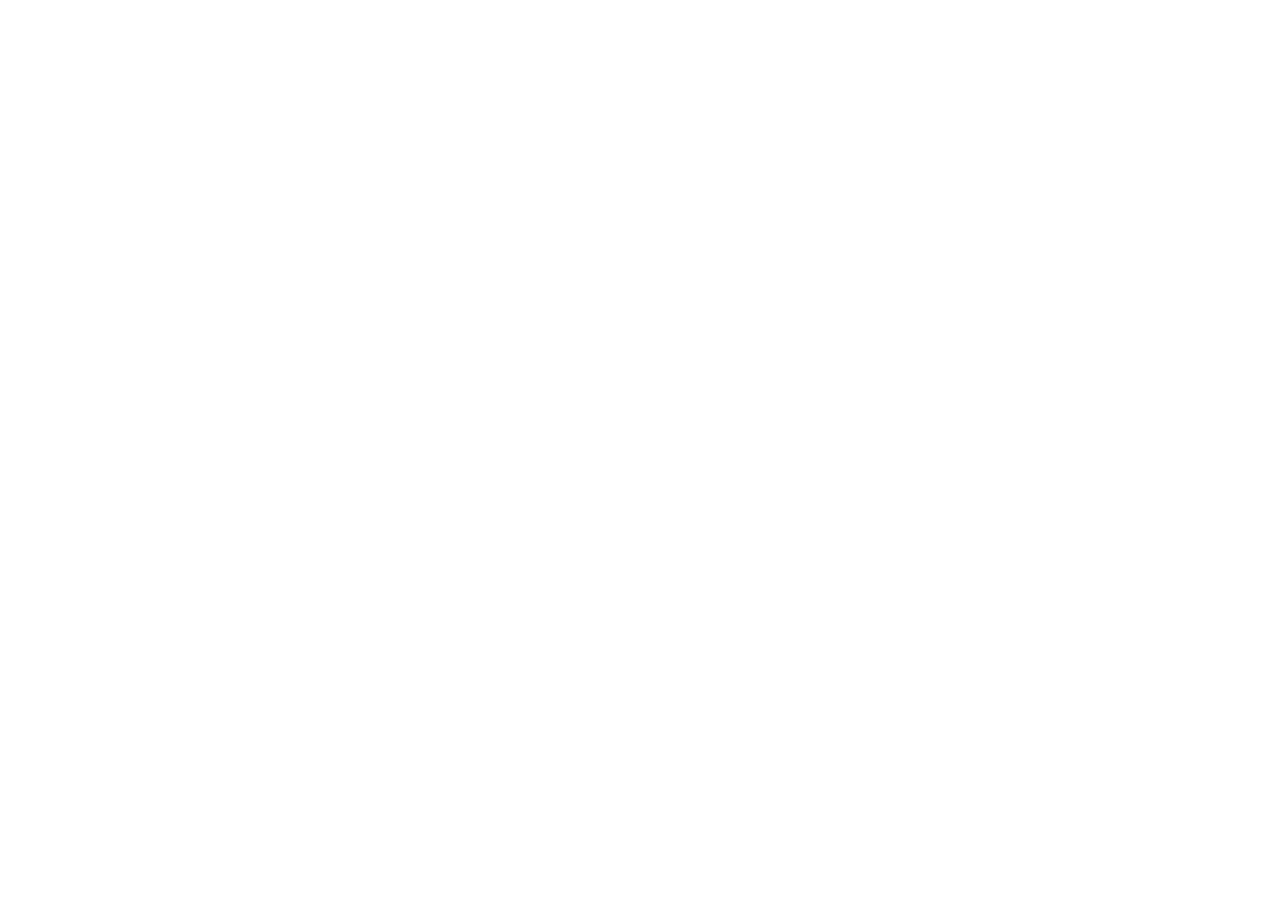
==== commit 7073337a: "Add files via upload" ====
--- a/index.html
+++ b/index.html
@@ -21,7 +21,7 @@
       name="twitter:description"
       content="Video editing, graphics design and modern web development by Ranmika Kalhan."
     />
-    <link rel="stylesheet" href="styles.css" />
+    <link rel="stylesheet" href="./css/styles.css" />
     <script>
       try {
         var t = localStorage.getItem("rk-theme");
@@ -50,6 +50,6 @@
 
     <footer data-footer></footer>
     <nav class="bottom-nav" aria-label="Primary" data-bottom-nav></nav>
-    <script type="module" src="main.js"></script>
+    <script type="module" src="./js/main.js"></script>
   </body>
-</html>
+</html>
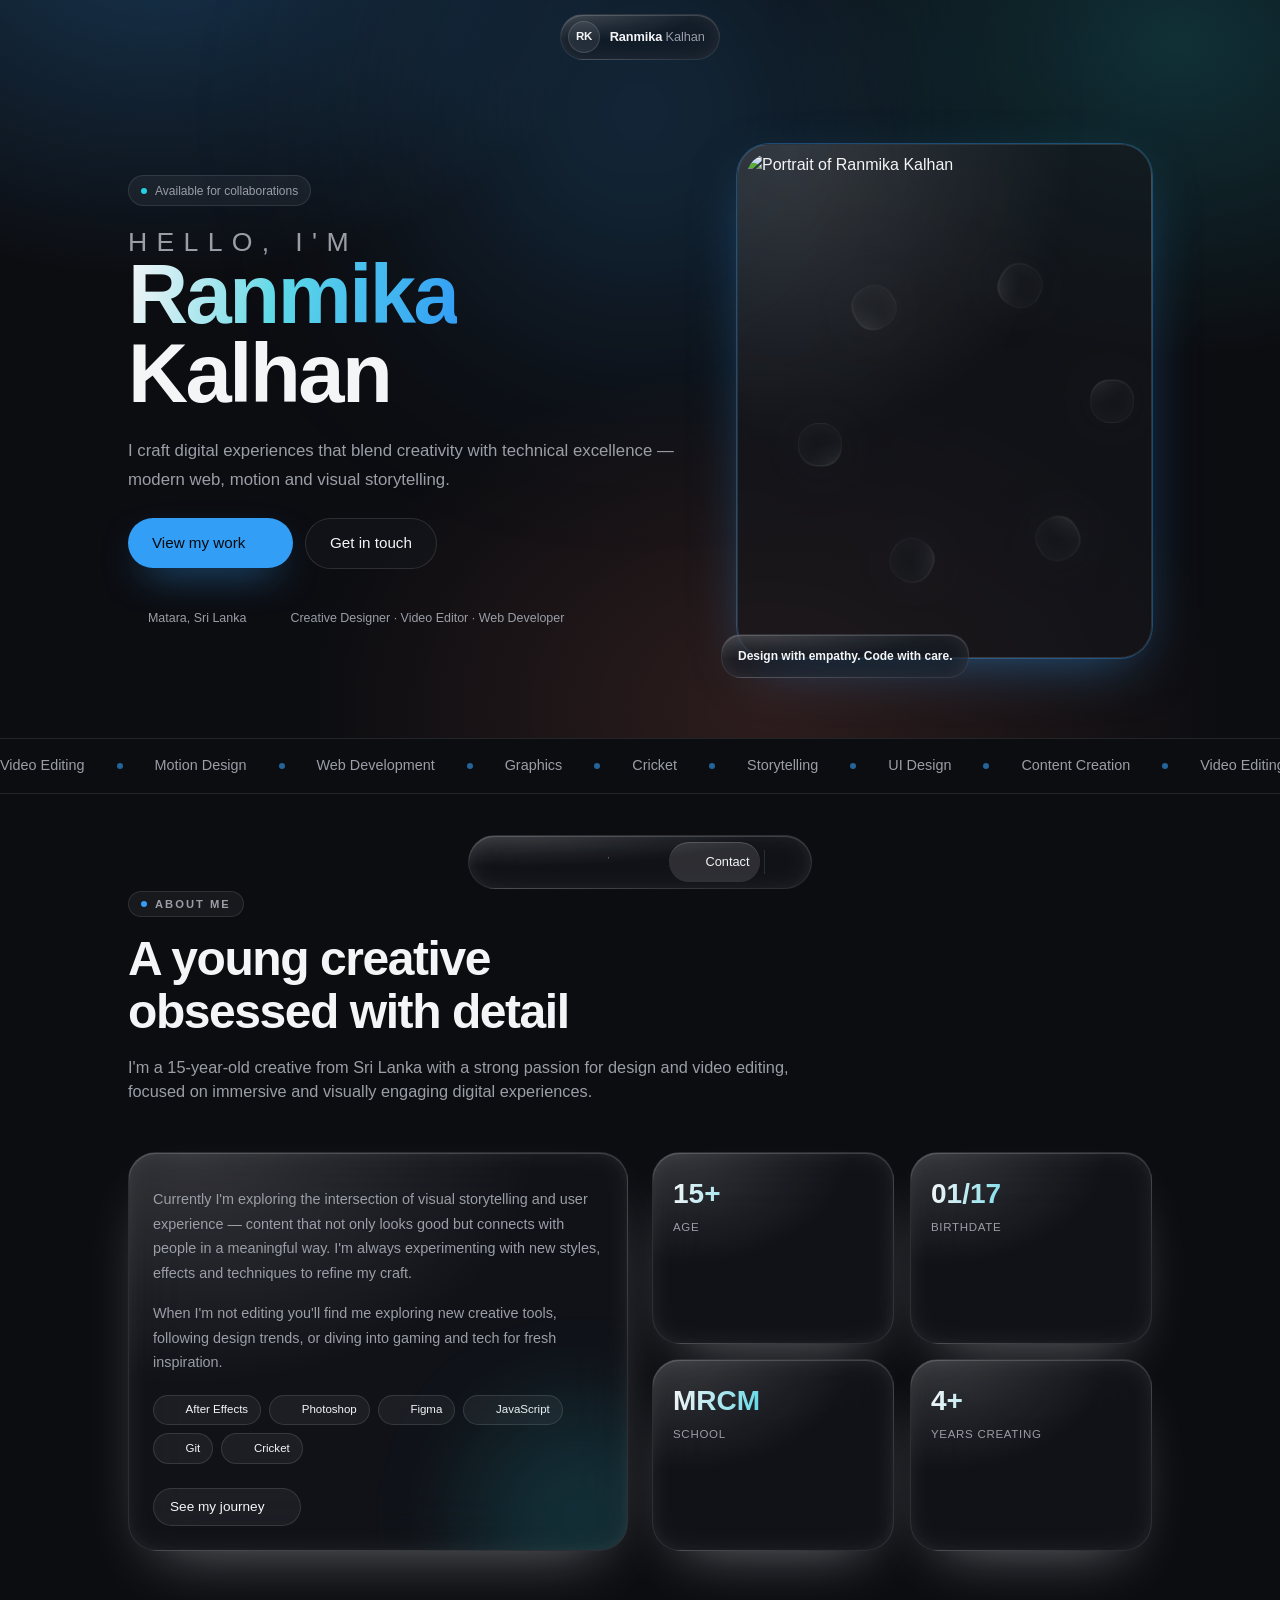
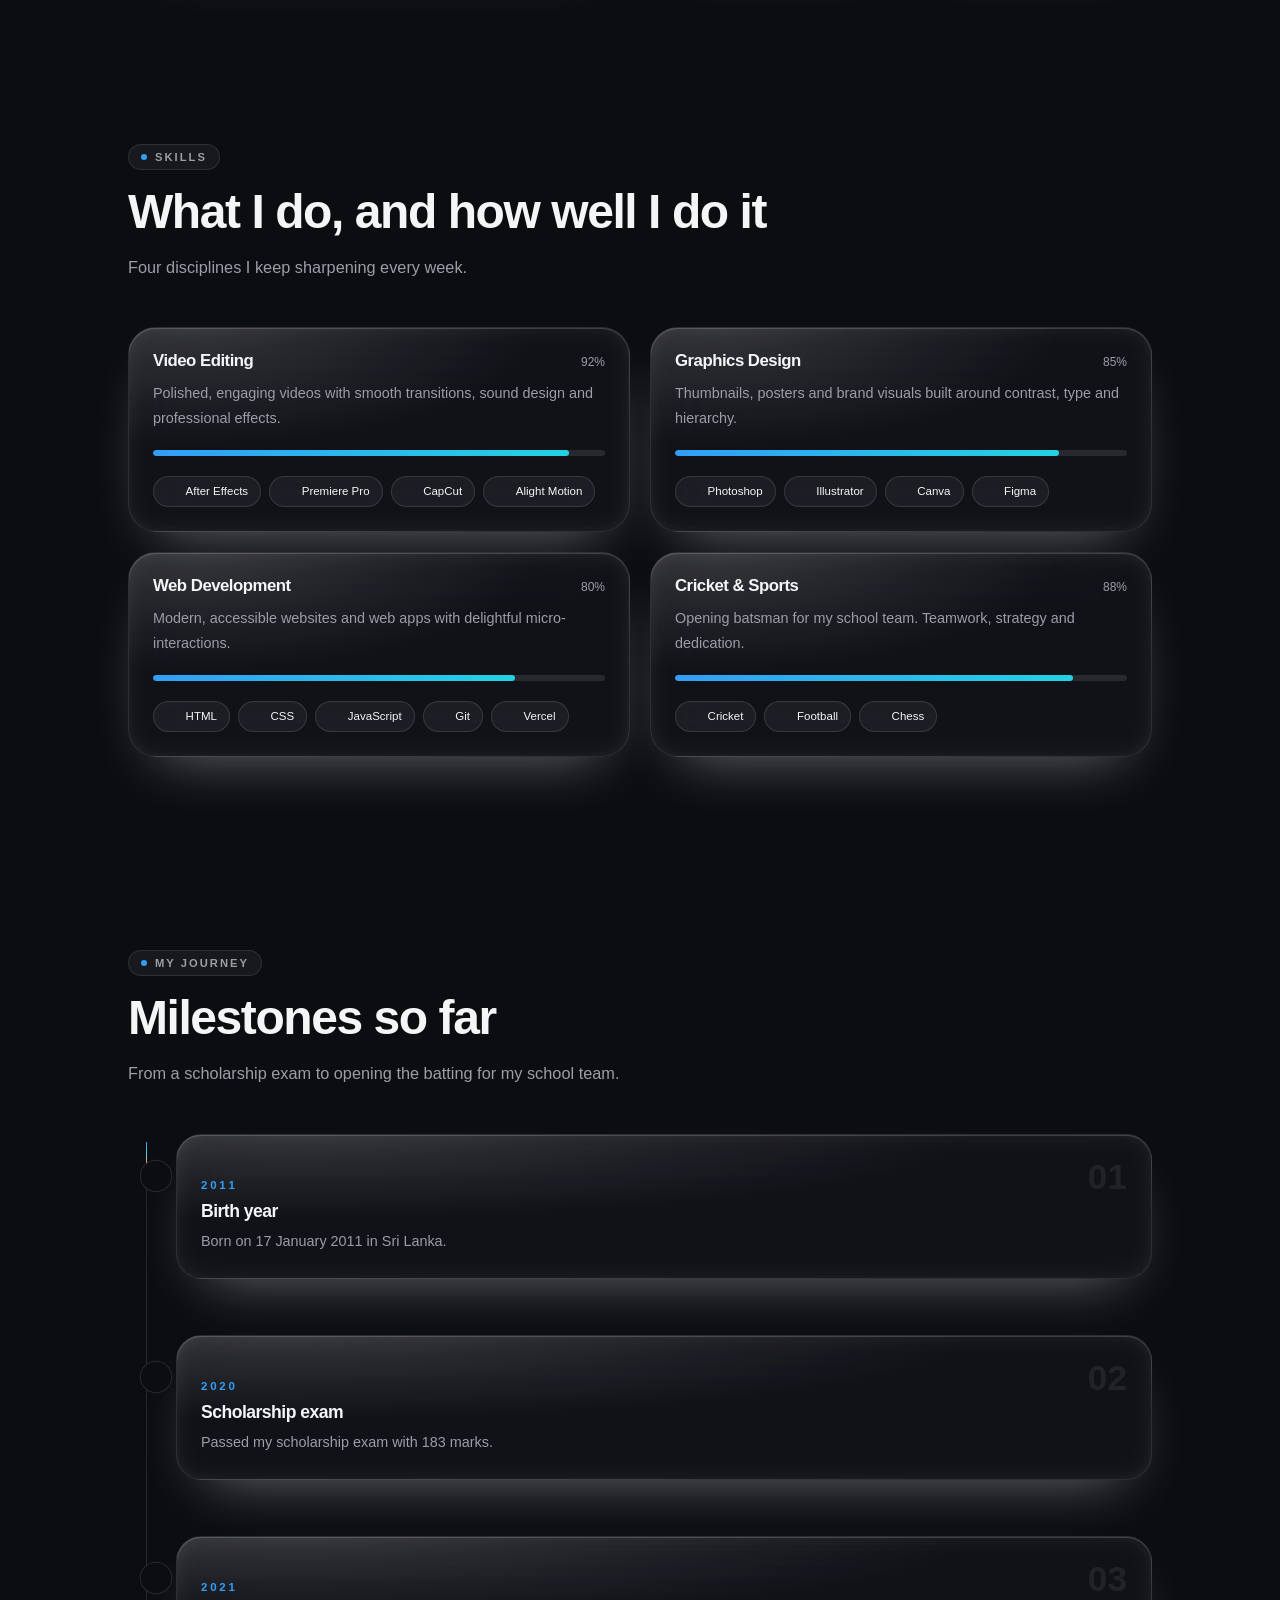
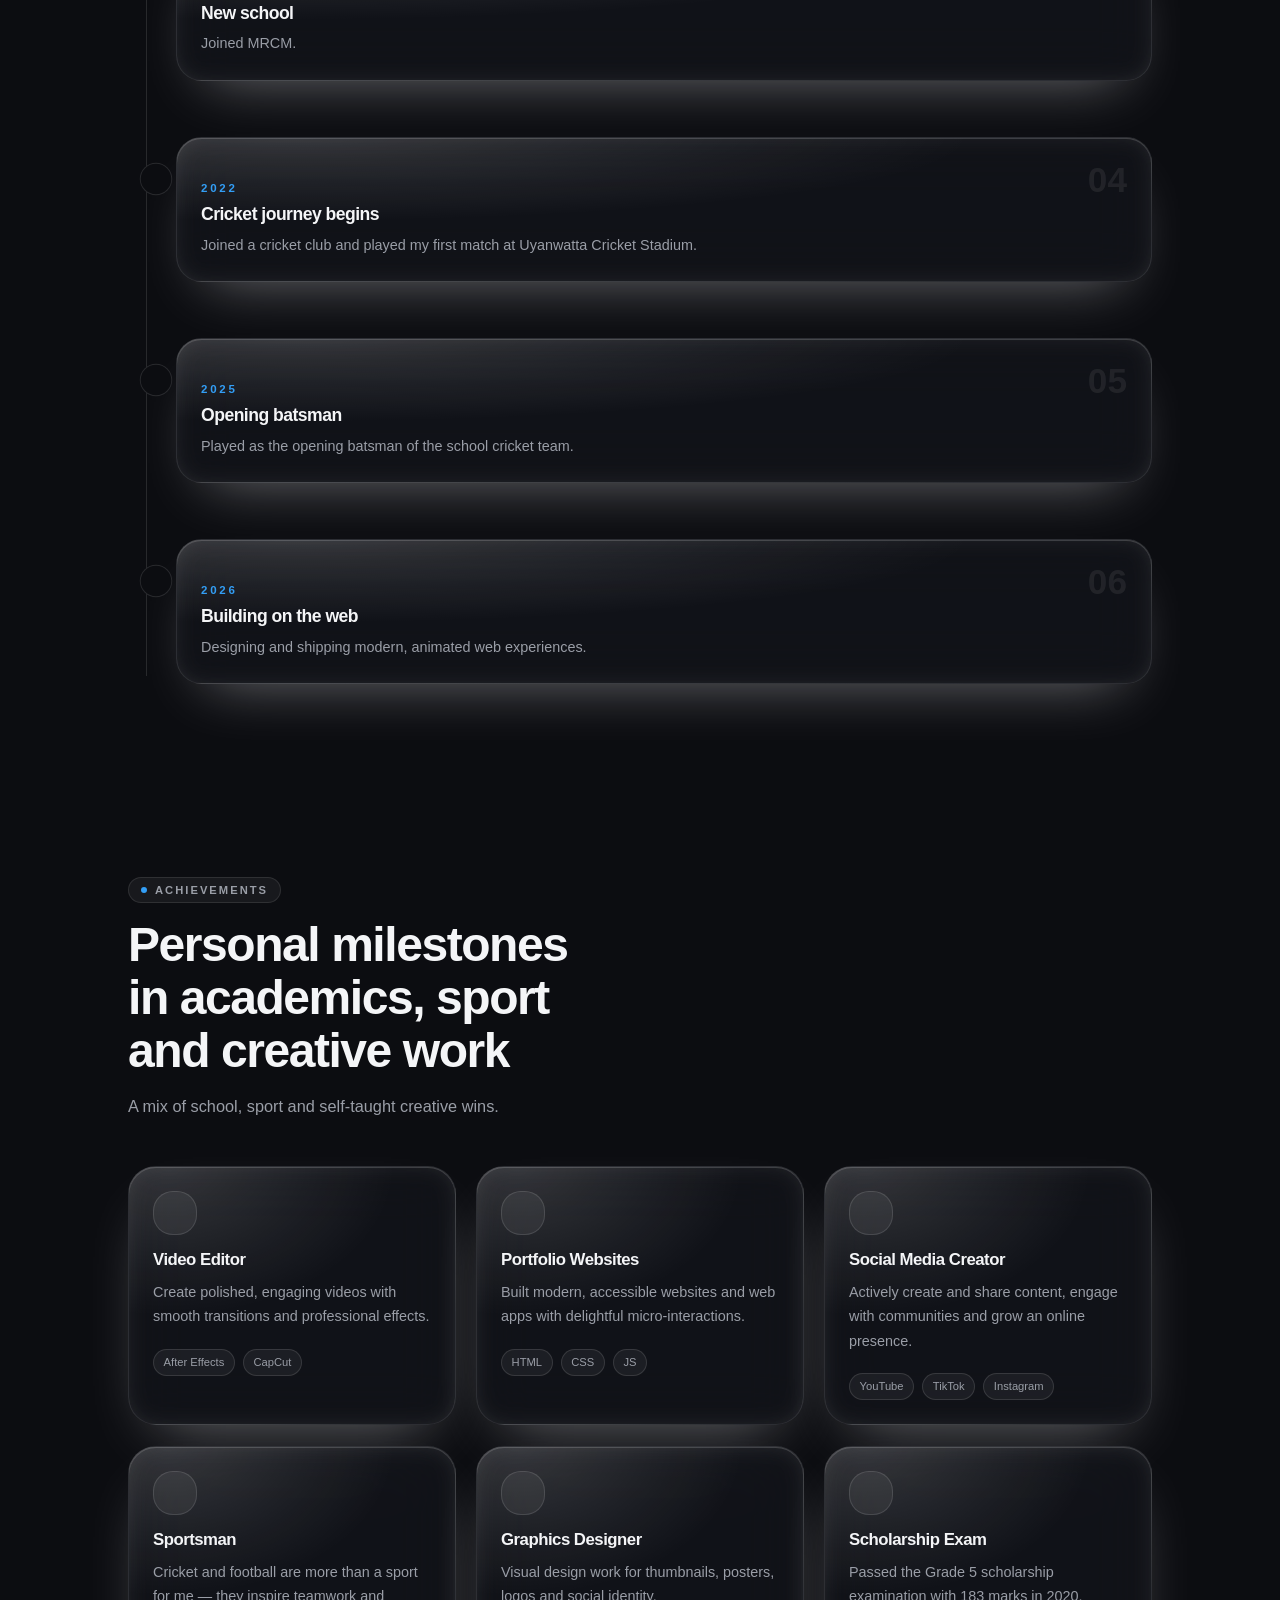
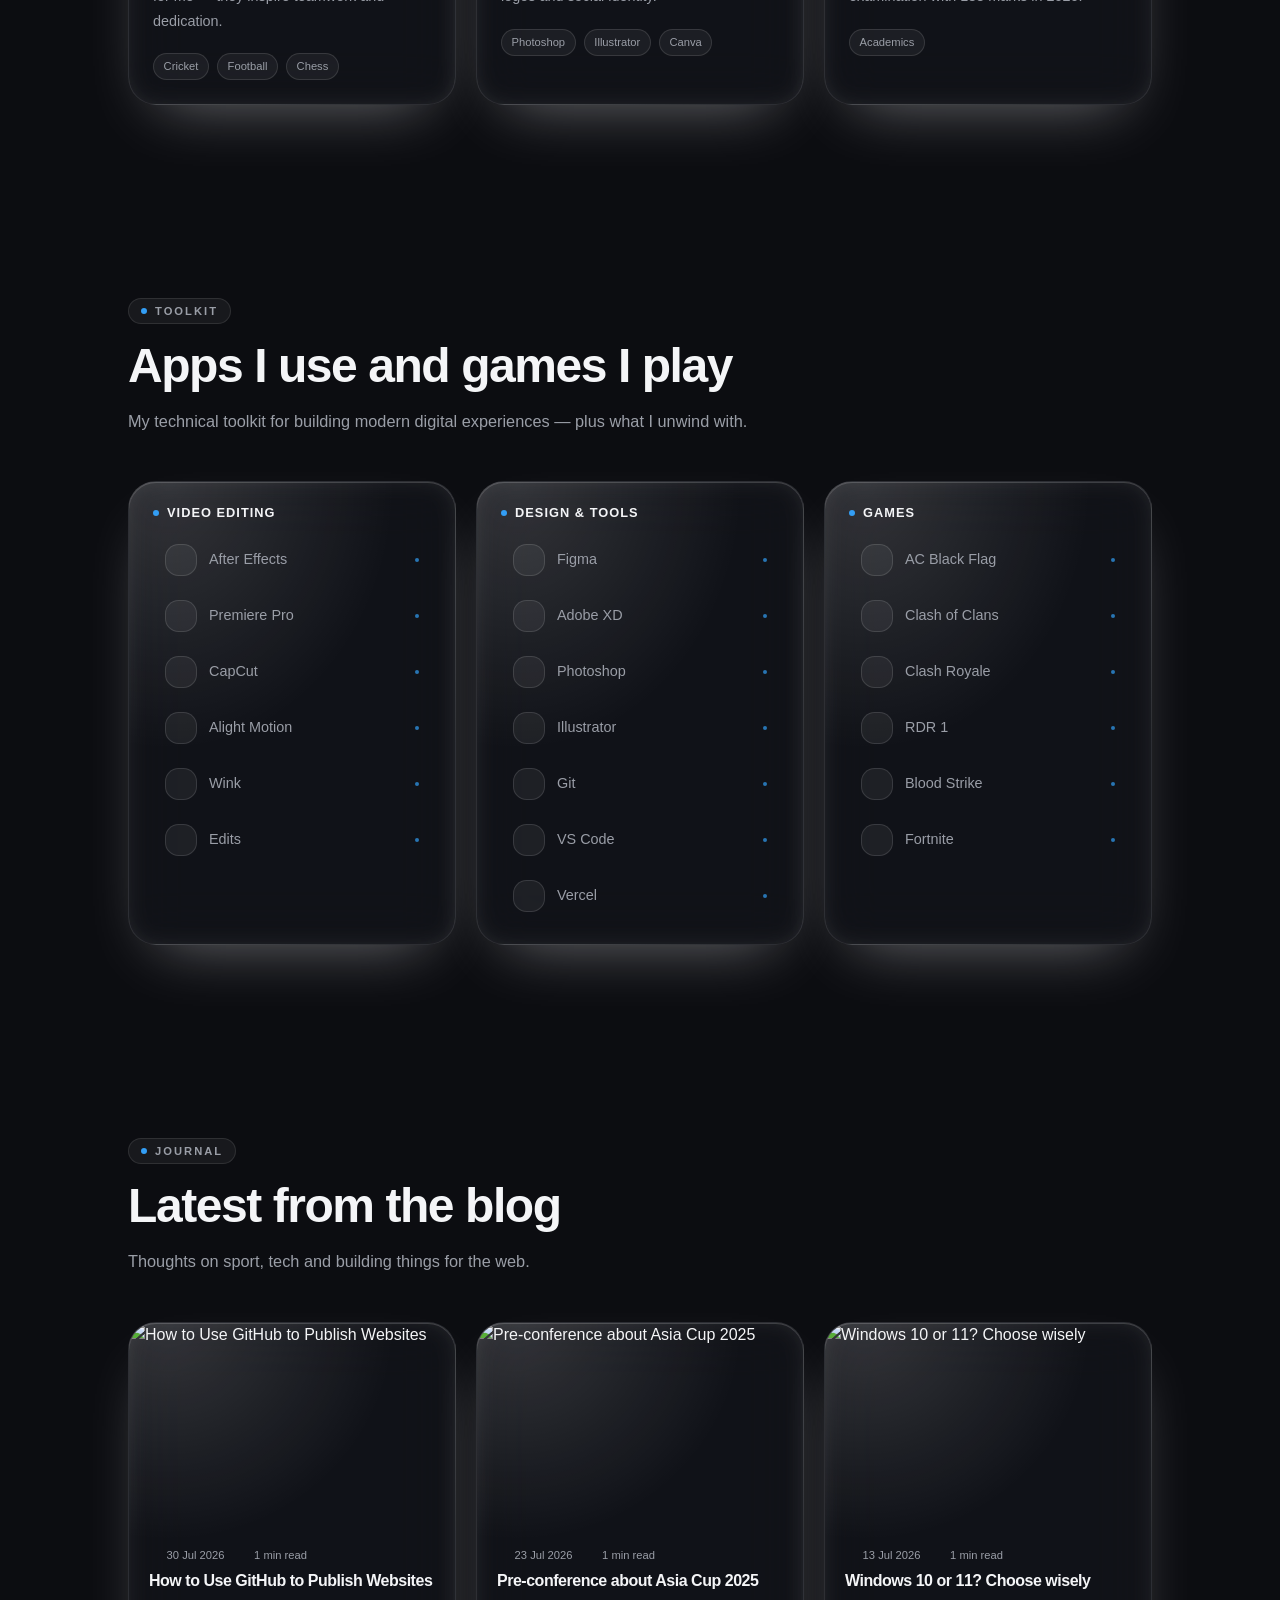
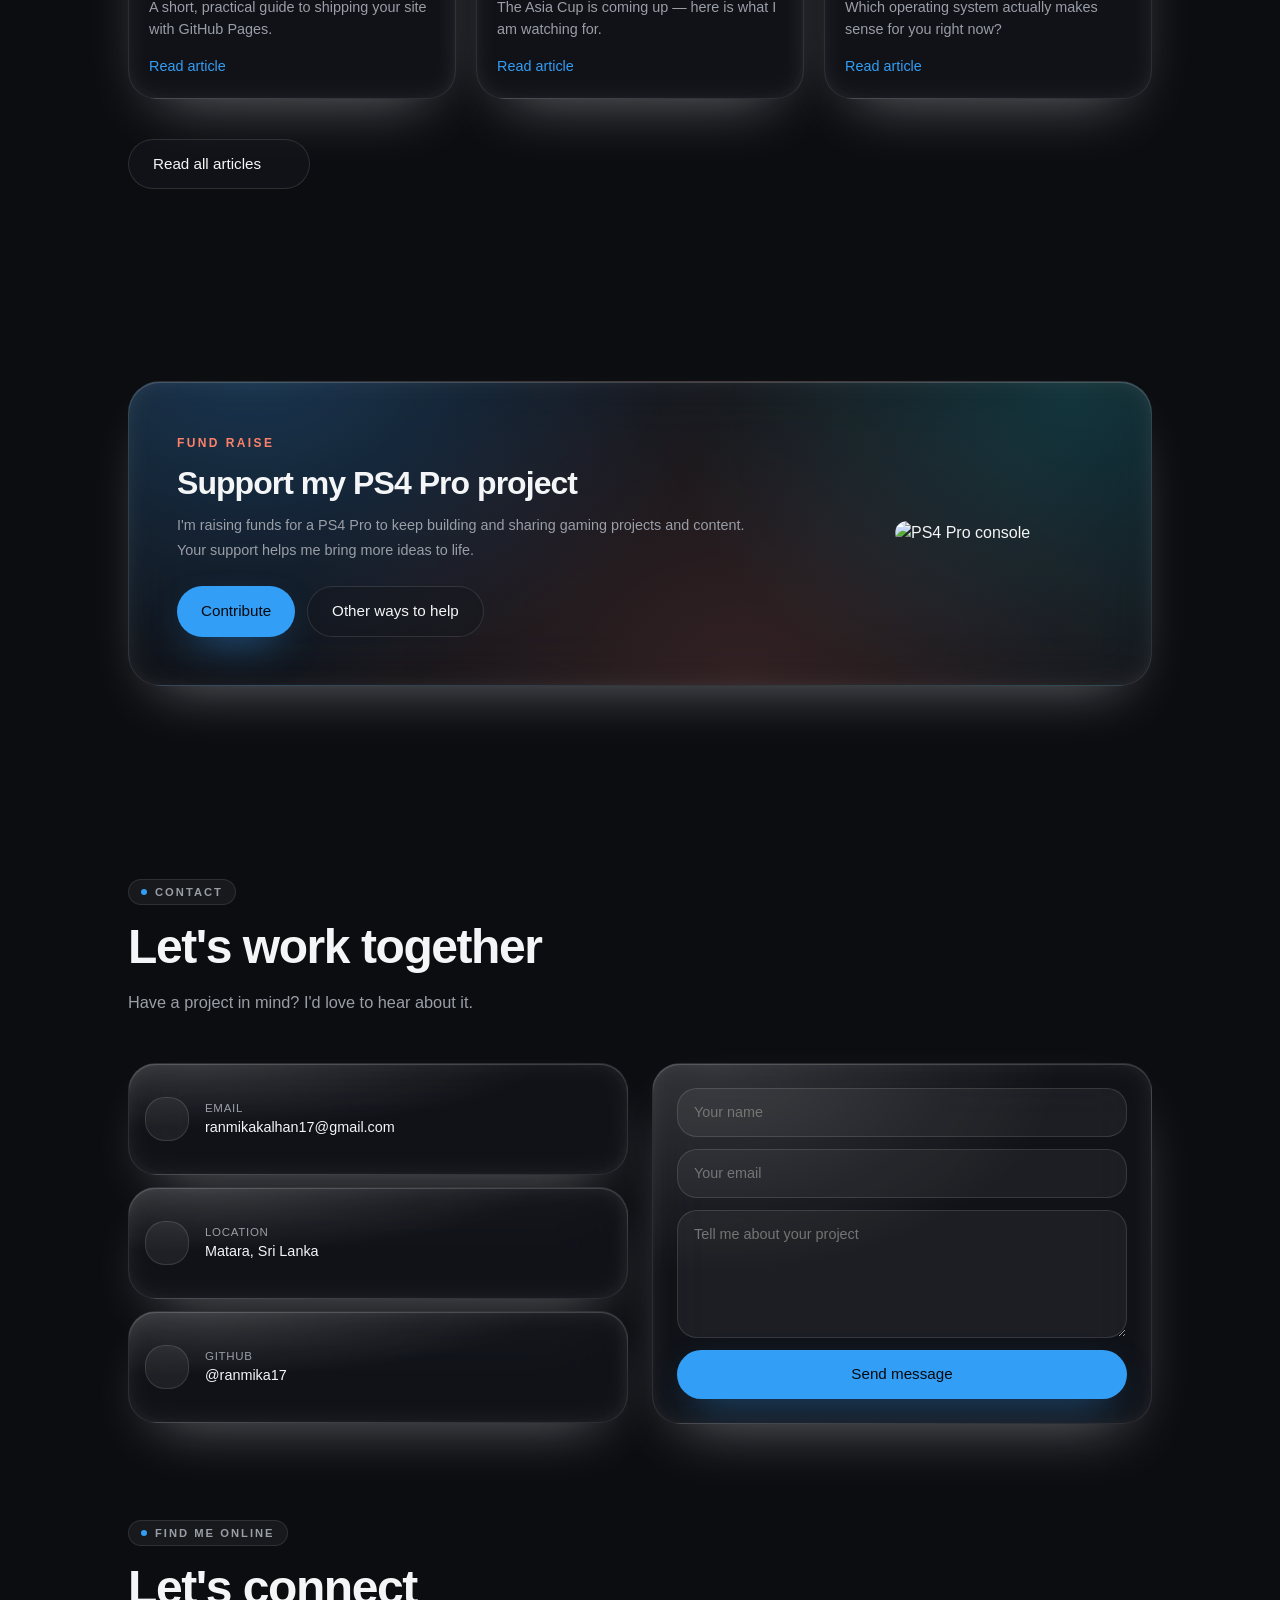
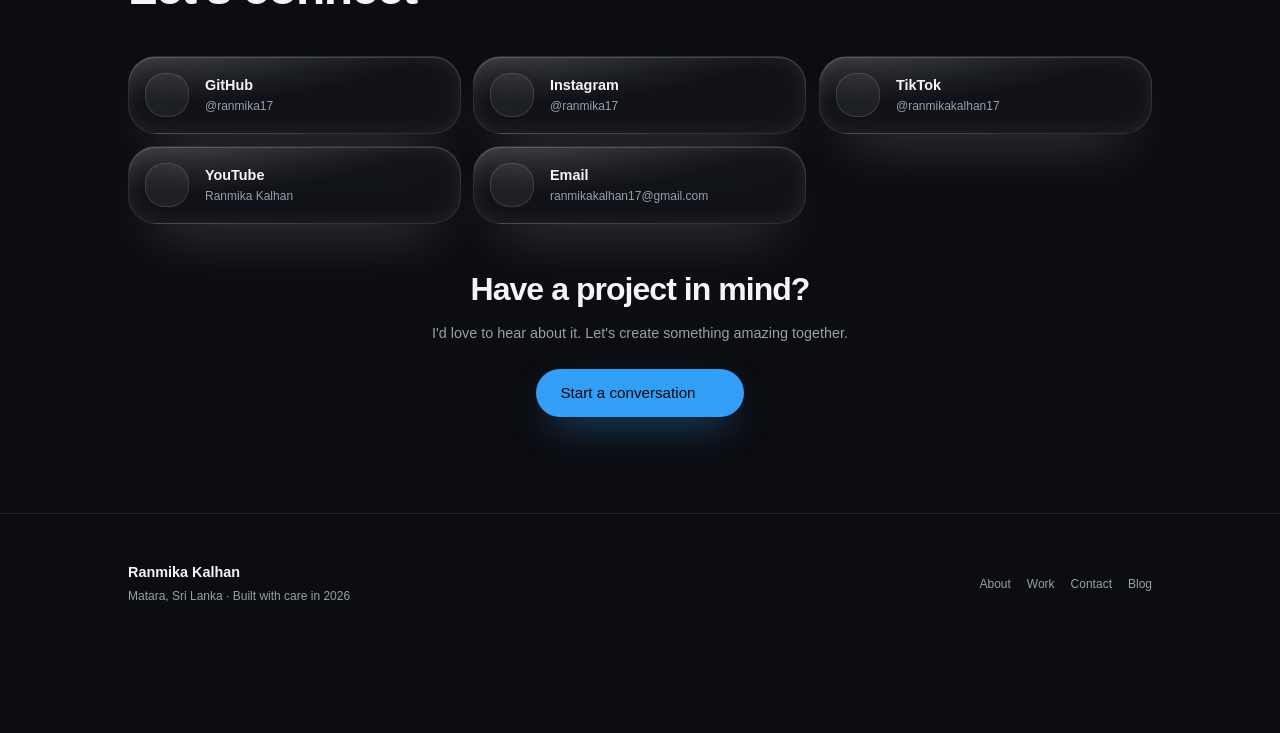
==== commit 9ad4a6da: "Add files via upload" ====
--- a/index.html
+++ b/index.html
@@ -21,7 +21,7 @@
       name="twitter:description"
       content="Video editing, graphics design and modern web development by Ranmika Kalhan."
     />
-    <link rel="stylesheet" href="./css/styles.css" />
+    <link rel="stylesheet" href="styles.css" />
     <script>
       try {
         var t = localStorage.getItem("rk-theme");
@@ -42,7 +42,7 @@
       <section class="section" id="journey" data-journey></section>
       <section class="section" data-achievements></section>
       <section class="section" data-toolkit></section>
-      <section class="section" data-latest></section>
+      <section class="section" id=journal data-latest></section>
       <section class="section" data-fund></section>
       <section class="section" id="contact" data-contact></section>
       <section class="section-tight" id="connect" data-connect></section>
@@ -50,6 +50,6 @@
 
     <footer data-footer></footer>
     <nav class="bottom-nav" aria-label="Primary" data-bottom-nav></nav>
-    <script type="module" src="./js/main.js"></script>
+    <script type="module" src="main.js"></script>
   </body>
 </html>
--- a/styles.css
+++ b/styles.css
@@ -0,0 +1,622 @@
+/* ================================================================
+   Ranmika Kalhan — portfolio
+   Plain CSS design system (Apple-inspired, liquid glass)
+   ================================================================ */
+
+/* ---------- Tokens: light = pure black & white ---------- */
+:root {
+  --radius: 1.125rem;
+  --background: oklch(1 0 0);
+  --foreground: oklch(0.13 0 0);
+  --surface: oklch(0.985 0 0);
+  --primary: oklch(0.13 0 0);
+  --primary-foreground: oklch(1 0 0);
+  --glow: oklch(0.45 0 0);
+  --coral: oklch(0.32 0 0);
+  --muted-foreground: oklch(0.45 0 0);
+  --border: oklch(0 0 0 / 12%);
+  --mesh-1: 0%;
+  --mesh-2: 0%;
+  --mesh-3: 0%;
+  --glass-tint: 72%;
+  --glass-edge: oklch(0 0 0 / 10%);
+  --glass-sheen: oklch(1 0 0 / 70%);
+  --ease: cubic-bezier(0.16, 1, 0.3, 1);
+  --font-sans: -apple-system, BlinkMacSystemFont, "SF Pro Display", "SF Pro Text", "Inter",
+    "Helvetica Neue", Helvetica, Arial, sans-serif;
+  color-scheme: light;
+}
+
+/* ---------- Dark ---------- */
+.dark {
+  --background: oklch(0.16 0.008 265);
+  --foreground: oklch(0.97 0.003 265);
+  --surface: oklch(0.21 0.009 265);
+  --primary: oklch(0.68 0.16 248);
+  --primary-foreground: oklch(0.14 0.01 265);
+  --glow: oklch(0.79 0.13 205);
+  --coral: oklch(0.74 0.16 32);
+  --muted-foreground: oklch(0.7 0.014 265);
+  --border: oklch(1 0 0 / 10%);
+  --mesh-1: 26%;
+  --mesh-2: 18%;
+  --mesh-3: 14%;
+  --glass-tint: 58%;
+  --glass-edge: oklch(1 0 0 / 12%);
+  --glass-sheen: oklch(1 0 0 / 16%);
+  color-scheme: dark;
+}
+
+/* ---------- Base ---------- */
+*,
+*::before,
+*::after { box-sizing: border-box; }
+* { margin: 0; padding: 0; border: 0 solid var(--border); }
+
+html { scroll-behavior: smooth; -webkit-text-size-adjust: 100%; }
+
+body {
+  background: var(--background);
+  color: var(--foreground);
+  font-family: var(--font-sans);
+  -webkit-font-smoothing: antialiased;
+  text-rendering: optimizeLegibility;
+  overflow-x: hidden;
+  line-height: 1.5;
+  transition: background-color 0.5s ease, color 0.5s ease;
+}
+
+h1, h2, h3, h4 { letter-spacing: -0.03em; text-wrap: balance; font-weight: 600; line-height: 1.1; }
+img { display: block; max-width: 100%; }
+a { color: inherit; text-decoration: none; }
+button, input, textarea { font: inherit; color: inherit; background: none; }
+ul, ol { list-style: none; }
+::selection { background: color-mix(in oklab, var(--primary) 40%, transparent); }
+
+/* ---------- Layout helpers ---------- */
+.wrap { width: 100%; max-width: 64rem; margin-inline: auto; }
+.section { padding: 6rem 1.25rem; }
+.section-tight { padding: 0 1.25rem 6rem; }
+.muted { color: var(--muted-foreground); }
+.center { text-align: center; }
+.grid { display: grid; }
+.gap-3 { gap: 0.75rem; }
+.gap-5 { gap: 1.25rem; }
+.gap-6 { gap: 1.5rem; }
+.mt-4 { margin-top: 1rem; }
+.mt-6 { margin-top: 1.5rem; }
+.mt-10 { margin-top: 2.5rem; }
+.mt-12 { margin-top: 3rem; }
+.sr-only {
+  position: absolute; width: 1px; height: 1px; overflow: hidden;
+  clip: rect(0 0 0 0); white-space: nowrap;
+}
+
+/* ---------- Surfaces ---------- */
+.liquid {
+  position: relative;
+  isolation: isolate;
+  background:
+    radial-gradient(120% 100% at 12% 0%, color-mix(in oklab, var(--glass-sheen) 90%, transparent), transparent 58%),
+    color-mix(in oklab, var(--surface) var(--glass-tint), transparent);
+  backdrop-filter: blur(30px) saturate(180%);
+  -webkit-backdrop-filter: blur(30px) saturate(180%);
+  border: 1px solid var(--glass-edge);
+  box-shadow:
+    inset 0 1px 0 var(--glass-sheen),
+    inset 0 0 24px -8px var(--glass-sheen),
+    0 26px 60px -30px color-mix(in oklab, var(--foreground) 45%, transparent);
+}
+.glass {
+  position: relative;
+  background: color-mix(in oklab, var(--surface) var(--glass-tint), transparent);
+  backdrop-filter: blur(24px) saturate(160%);
+  -webkit-backdrop-filter: blur(24px) saturate(160%);
+  border: 1px solid var(--glass-edge);
+  box-shadow: inset 0 1px 0 var(--glass-sheen), 0 20px 50px -28px color-mix(in oklab, var(--foreground) 40%, transparent);
+}
+.hairline { border: 1px solid var(--glass-edge); }
+.glow-ring {
+  box-shadow:
+    0 0 0 1px color-mix(in oklab, var(--primary) 35%, transparent),
+    0 18px 60px -20px color-mix(in oklab, var(--primary) 55%, transparent);
+}
+.rounded-3xl { border-radius: 1.75rem; }
+.rounded-2xl { border-radius: 1.25rem; }
+
+.text-gradient {
+  background-image: linear-gradient(100deg, var(--foreground) 0%,
+    color-mix(in oklab, var(--glow) 85%, white) 45%, var(--primary) 100%);
+  background-clip: text;
+  -webkit-background-clip: text;
+  color: transparent;
+}
+
+.mesh-bg {
+  background-image:
+    radial-gradient(42rem 30rem at 12% -8%, color-mix(in oklab, var(--primary) var(--mesh-1), transparent), transparent 70%),
+    radial-gradient(36rem 28rem at 92% 6%, color-mix(in oklab, var(--glow) var(--mesh-2), transparent), transparent 70%),
+    radial-gradient(40rem 30rem at 60% 96%, color-mix(in oklab, var(--coral) var(--mesh-3), transparent), transparent 72%);
+}
+
+.press {
+  transition: transform 0.28s var(--ease), box-shadow 0.28s ease,
+    background-color 0.28s ease, color 0.28s ease;
+}
+.press:active { transform: scale(0.96); }
+
+.pill {
+  border-radius: 9999px;
+  transition: transform 0.32s var(--ease), box-shadow 0.32s ease,
+    background-color 0.32s ease, color 0.32s ease;
+}
+
+/* ---------- Buttons (iOS style) ---------- */
+.btn {
+  position: relative;
+  display: inline-flex;
+  align-items: center;
+  justify-content: center;
+  gap: 0.5rem;
+  overflow: hidden;
+  border-radius: 9999px;
+  padding: 0.8rem 1.5rem;
+  font-size: 0.95rem;
+  font-weight: 500;
+  cursor: pointer;
+  user-select: none;
+  transition: transform 0.28s var(--ease), box-shadow 0.28s ease,
+    background-color 0.28s ease, color 0.28s ease;
+}
+.btn:active { transform: scale(0.96); }
+.btn .btn-inner {
+  position: relative;
+  z-index: 1;
+  display: inline-flex;
+  align-items: center;
+  gap: 0.5rem;
+  transition: transform 0.3s ease-out;
+}
+.btn .sheen {
+  position: absolute;
+  inset: 0;
+  transform: translateX(-100%);
+  background: linear-gradient(90deg, transparent, rgb(255 255 255 / 0.25), transparent);
+  transition: transform 0.7s ease;
+}
+.btn:hover .sheen { transform: translateX(100%); }
+.btn-primary {
+  background: var(--primary);
+  color: var(--primary-foreground);
+  box-shadow: 0 16px 40px -16px color-mix(in oklab, var(--primary) 75%, transparent);
+}
+.btn-primary:hover { box-shadow: 0 22px 60px -18px color-mix(in oklab, var(--primary) 85%, transparent); }
+.btn-outline {
+  background: color-mix(in oklab, var(--surface) var(--glass-tint), transparent);
+  backdrop-filter: blur(24px) saturate(160%);
+  -webkit-backdrop-filter: blur(24px) saturate(160%);
+  border: 1px solid var(--glass-edge);
+}
+.btn-outline:hover { color: var(--primary); border-color: color-mix(in oklab, var(--primary) 50%, transparent); }
+.btn-block { width: 100%; }
+
+/* ---------- Chips ---------- */
+.chip {
+  display: inline-flex;
+  align-items: center;
+  gap: 0.375rem;
+  border-radius: 9999px;
+  border: 1px solid var(--glass-edge);
+  background: color-mix(in oklab, var(--foreground) 5%, transparent);
+  padding: 0.35rem 0.75rem;
+  font-size: 0.72rem;
+  font-weight: 500;
+  transition: background-color 0.3s ease, color 0.3s ease, transform 0.3s var(--ease);
+}
+.chip:hover { background: color-mix(in oklab, var(--foreground) 10%, transparent); }
+.chip .icon { color: var(--primary); }
+.chip-sm { font-size: 0.7rem; padding: 0.25rem 0.6rem; color: var(--muted-foreground); }
+
+.eyebrow {
+  display: inline-flex;
+  align-items: center;
+  gap: 0.5rem;
+  border-radius: 9999px;
+  border: 1px solid var(--border);
+  background: color-mix(in oklab, var(--foreground) 5%, transparent);
+  padding: 0.25rem 0.75rem;
+  font-size: 0.7rem;
+  font-weight: 600;
+  letter-spacing: 0.18em;
+  text-transform: uppercase;
+  color: var(--muted-foreground);
+}
+.dot { width: 0.375rem; height: 0.375rem; border-radius: 9999px; background: var(--primary); }
+
+.icon { width: 1rem; height: 1rem; flex: none; }
+.icon-sm { width: 0.85rem; height: 0.85rem; flex: none; }
+.icon-lg { width: 1.25rem; height: 1.25rem; flex: none; }
+.icon-box {
+  display: grid;
+  place-items: center;
+  width: 2.75rem;
+  height: 2.75rem;
+  border-radius: 1.25rem;
+  border: 1px solid var(--glass-edge);
+  background: color-mix(in oklab, var(--foreground) 6%, transparent);
+  color: var(--primary);
+  flex: none;
+  transition: transform 0.5s var(--ease);
+}
+
+/* ---------- Section heading ---------- */
+.section-heading { max-width: 42rem; }
+.section-heading h2 { margin-top: 1rem; font-size: clamp(1.9rem, 5vw, 3rem); }
+.section-heading p { margin-top: 1rem; color: var(--muted-foreground); font-size: 1.02rem; }
+
+/* ---------- Hero ---------- */
+.hero { position: relative; overflow: hidden; padding: 7rem 1.25rem 5rem; }
+.hero-grid { position: relative; display: grid; gap: 3rem; align-items: center; }
+.hero h1 { margin-top: 1.5rem; font-size: clamp(2.6rem, 9vw, 5.2rem); line-height: 0.95; }
+.hero h1 .hello {
+  display: block;
+  font-size: 0.32em;
+  font-weight: 500;
+  letter-spacing: 0.35em;
+  text-transform: uppercase;
+  color: var(--muted-foreground);
+}
+.hero p.lead { margin-top: 1.5rem; max-width: 36rem; color: var(--muted-foreground); font-size: 1.05rem; line-height: 1.7; }
+.hero-meta { margin-top: 2.5rem; display: flex; flex-wrap: wrap; gap: 0.5rem 1.5rem; font-size: 0.78rem; color: var(--muted-foreground); }
+.hero-meta span { display: inline-flex; align-items: center; gap: 0.4rem; }
+.hero-blob {
+  position: absolute;
+  top: -6rem;
+  left: 50%;
+  translate: -50% 0;
+  width: 26rem;
+  height: 26rem;
+  border-radius: 9999px;
+  background: color-mix(in oklab, var(--primary) 6%, transparent);
+  filter: blur(120px);
+  animation: float-slow 11s ease-in-out infinite;
+}
+.dark .hero-blob { background: color-mix(in oklab, var(--primary) 20%, transparent); }
+.avatar-wrap { position: relative; margin-inline: auto; width: 100%; max-width: 20rem; }
+.avatar-card { position: relative; overflow: hidden; border-radius: 2rem; padding: 0.5rem; }
+.avatar-card img { width: 100%; aspect-ratio: 4/5; object-fit: cover; border-radius: 1.6rem; }
+.avatar-quote {
+  position: absolute;
+  bottom: -1.25rem;
+  left: -1rem;
+  border-radius: 1.25rem;
+  padding: 0.75rem 1rem;
+  font-size: 0.75rem;
+  font-weight: 600;
+}
+.available { display: inline-flex; align-items: center; gap: 0.5rem; border-radius: 9999px; border: 1px solid var(--border); background: color-mix(in oklab, var(--foreground) 5%, transparent); padding: 0.35rem 0.75rem; font-size: 0.75rem; color: var(--muted-foreground); }
+.available .dot { background: var(--glow); animation: pulse-dot 1.8s ease-in-out infinite; }
+
+/* ---------- Orbit ---------- */
+.orbit { position: absolute; inset: 0; pointer-events: none; display: none; }
+.orbit-track { position: absolute; top: 50%; left: 50%; width: 0; height: 0; animation: orbit-spin 34s linear infinite; }
+.orbit-arm { position: absolute; top: 0; left: 0; }
+.orbit-chip { display: block; transform: translate(-50%, -50%); animation: orbit-spin 34s linear infinite reverse; }
+.orbit-box {
+  display: grid;
+  place-items: center;
+  width: 2.75rem;
+  height: 2.75rem;
+  border-radius: 1.25rem;
+  animation: bob 6s ease-in-out infinite;
+  color: var(--primary);
+}
+
+/* ---------- Marquee ---------- */
+.marquee { position: relative; overflow: hidden; border-block: 1px solid var(--border); padding: 1rem 0; }
+.marquee-track { display: flex; width: max-content; gap: 2rem; white-space: nowrap; animation: marquee-x 32s linear infinite; }
+.marquee-track span { display: flex; align-items: center; gap: 2rem; font-size: 0.9rem; font-weight: 500; color: var(--muted-foreground); }
+.marquee-track i { width: 0.375rem; height: 0.375rem; border-radius: 9999px; background: color-mix(in oklab, var(--primary) 60%, transparent); }
+
+/* ---------- Cards / grids ---------- */
+.cards { display: grid; gap: 1.25rem; }
+.card { border-radius: 1.75rem; padding: 1.5rem; position: relative; overflow: hidden; transition: transform 0.5s var(--ease); }
+.card:hover { transform: translateY(-6px); }
+.card h3 { font-size: 1.05rem; }
+.card p { margin-top: 0.65rem; font-size: 0.9rem; line-height: 1.7; color: var(--muted-foreground); }
+.card-top-line {
+  position: absolute; inset-inline: 0; top: -1px; height: 1px; opacity: 0;
+  background: linear-gradient(90deg, transparent, color-mix(in oklab, var(--primary) 70%, transparent), transparent);
+  transition: opacity 0.5s ease;
+}
+.card:hover .card-top-line { opacity: 1; }
+.card:hover .icon-box { transform: scale(1.1); }
+.tag-row { margin-top: 1.25rem; display: flex; flex-wrap: wrap; gap: 0.5rem; }
+
+.stat-grid { display: grid; grid-template-columns: repeat(2, minmax(0, 1fr)); gap: 1rem; }
+.stat { border-radius: 1.75rem; padding: 1.25rem; position: relative; overflow: hidden; transition: transform 0.5s var(--ease); }
+.stat:hover { transform: translateY(-4px); }
+.stat .value { font-size: 1.75rem; font-weight: 600; }
+.stat .label { margin-top: 0.25rem; font-size: 0.72rem; text-transform: uppercase; letter-spacing: 0.06em; color: var(--muted-foreground); }
+
+.about-blob {
+  position: absolute; right: -4rem; bottom: -5rem; width: 14rem; height: 14rem; border-radius: 9999px;
+  background: color-mix(in oklab, var(--glow) 15%, transparent); filter: blur(48px);
+  animation: float-slow 11s ease-in-out infinite;
+}
+.about-card p + p { margin-top: 1rem; }
+
+/* ---------- Skills ---------- */
+.skill-head { display: flex; align-items: baseline; justify-content: space-between; gap: 1rem; }
+.skill-head span { font-size: 0.75rem; color: var(--muted-foreground); }
+.meter { margin-top: 1.25rem; height: 6px; border-radius: 9999px; overflow: hidden; background: color-mix(in oklab, var(--foreground) 10%, transparent); }
+.meter > i { display: block; height: 100%; width: 0; border-radius: 9999px; background: linear-gradient(90deg, var(--primary), var(--glow)); transition: width 1.1s var(--ease); }
+.skill-blob {
+  position: absolute; right: -4rem; top: -4rem; width: 10rem; height: 10rem; border-radius: 9999px;
+  background: color-mix(in oklab, var(--primary) 15%, transparent); filter: blur(48px); opacity: 0; transition: opacity 0.7s ease;
+}
+.card:hover .skill-blob { opacity: 1; }
+
+/* ---------- Timeline ---------- */
+.timeline { position: relative; margin-top: 3rem; padding-left: 3rem; }
+.spine { position: absolute; top: 0.5rem; bottom: 0.5rem; left: 1.15rem; width: 1px; background: color-mix(in oklab, var(--foreground) 12%, transparent); }
+.spine > i { display: block; height: 100%; width: 100%; transform-origin: top; border-radius: 9999px; transform: scaleY(0.02); background: linear-gradient(180deg, var(--primary), var(--glow), var(--coral)); transition: transform 0.3s ease-out; }
+.timeline ol { display: grid; gap: 2rem; }
+.timeline li { position: relative; }
+.node {
+  position: absolute; top: 1.5rem; left: -2.35rem; z-index: 2;
+  display: grid; place-items: center; width: 2.25rem; height: 2.25rem; border-radius: 9999px;
+  border: 1px solid var(--glass-edge); background: var(--background); color: var(--muted-foreground);
+  transform: scale(0.9); transition: all 0.7s var(--ease);
+}
+.milestone {
+  position: relative; overflow: hidden; border-radius: 1.6rem; padding: 1.5rem;
+  transform: translateY(1.5rem); opacity: 0.45; transition: all 0.7s var(--ease);
+}
+.milestone .m-blob { position: absolute; top: -3rem; right: -2.5rem; width: 8rem; height: 8rem; border-radius: 9999px; background: color-mix(in oklab, var(--primary) 20%, transparent); filter: blur(48px); opacity: 0; transition: opacity 0.7s ease; }
+li.is-active .milestone { transform: none; opacity: 1; }
+li.is-active .milestone:hover { transform: translateY(-6px); }
+li.is-active .milestone .m-blob { opacity: 1; }
+li.is-active .node { transform: scale(1); color: var(--primary); box-shadow: 0 0 0 1px color-mix(in oklab, var(--primary) 35%, transparent), 0 18px 60px -20px color-mix(in oklab, var(--primary) 55%, transparent); }
+.m-head { position: relative; display: flex; align-items: baseline; justify-content: space-between; gap: 0.75rem; }
+.m-year { font-size: 0.72rem; font-weight: 600; letter-spacing: 0.24em; text-transform: uppercase; color: var(--primary); }
+.m-index { font-size: 2.2rem; line-height: 1; font-weight: 600; color: color-mix(in oklab, var(--foreground) 8%, transparent); }
+.milestone h3 { margin-top: 0.5rem; font-size: 1.1rem; }
+.milestone p { margin-top: 0.5rem; font-size: 0.9rem; line-height: 1.7; color: var(--muted-foreground); }
+
+/* ---------- Toolkit ---------- */
+.toolkit-head { display: flex; align-items: center; gap: 0.5rem; }
+.toolkit-head h3 { font-size: 0.8rem; text-transform: uppercase; letter-spacing: 0.08em; }
+.toolkit-list { margin-top: 1rem; display: grid; gap: 0.5rem; }
+.toolkit-list li { display: flex; align-items: center; gap: 0.75rem; border-radius: 1.25rem; padding: 0.5rem 0.75rem; font-size: 0.9rem; color: var(--muted-foreground); transition: background-color 0.3s ease, color 0.3s ease; }
+.toolkit-list li:hover { background: color-mix(in oklab, var(--foreground) 6%, transparent); color: var(--foreground); }
+.toolkit-list .icon-box { width: 2rem; height: 2rem; border-radius: 0.85rem; }
+.toolkit-list li:hover .icon-box { transform: scale(1.1); }
+.toolkit-list .trail { margin-left: auto; width: 4px; height: 4px; border-radius: 9999px; background: color-mix(in oklab, var(--primary) 70%, transparent); }
+
+/* ---------- Post cards ---------- */
+.post-card { display: flex; flex-direction: column; height: 100%; overflow: hidden; border-radius: 1.75rem; transition: transform 0.5s var(--ease); }
+.post-card:hover { transform: translateY(-6px); }
+.post-cover { aspect-ratio: 16/10; overflow: hidden; }
+.post-cover img { width: 100%; height: 100%; object-fit: cover; transition: transform 0.7s var(--ease); }
+.post-card:hover .post-cover img { transform: scale(1.05); }
+.post-body { display: flex; flex-direction: column; flex: 1; padding: 1.25rem; }
+.post-meta { display: flex; flex-wrap: wrap; align-items: center; gap: 0.75rem; font-size: 0.7rem; color: var(--muted-foreground); }
+.post-meta span { display: inline-flex; align-items: center; gap: 0.25rem; }
+.post-card h3, .post-card h2 { margin-top: 0.5rem; font-size: 1rem; }
+.post-card:hover h3, .post-card:hover h2 { color: var(--primary); }
+.post-card .excerpt { margin-top: 0.5rem; font-size: 0.9rem; color: var(--muted-foreground); display: -webkit-box; -webkit-line-clamp: 3; -webkit-box-orient: vertical; overflow: hidden; }
+.read-more { margin-top: auto; padding-top: 1rem; display: inline-flex; align-items: center; gap: 0.4rem; font-size: 0.9rem; font-weight: 500; color: var(--primary); }
+
+/* ---------- Fund raise ---------- */
+.fund { position: relative; overflow: hidden; border-radius: 2rem; padding: 2rem; }
+.fund-grid { display: grid; gap: 2rem; align-items: center; }
+.fund .kicker { font-size: 0.75rem; font-weight: 600; letter-spacing: 0.2em; text-transform: uppercase; color: var(--coral); }
+.fund h2 { margin-top: 0.75rem; font-size: 1.6rem; }
+.fund p { margin-top: 0.75rem; max-width: 36rem; font-size: 0.9rem; line-height: 1.7; color: var(--muted-foreground); }
+.fund img { margin-inline: auto; width: 10rem; border-radius: 1.25rem; animation: float-slow 11s ease-in-out infinite; }
+
+/* ---------- Contact ---------- */
+.contact-row { display: flex; align-items: center; gap: 1rem; border-radius: 1.75rem; padding: 1rem; transition: transform 0.4s var(--ease); }
+a.contact-row:hover { transform: translateY(-4px); }
+.contact-row .label { display: block; font-size: 0.72rem; text-transform: uppercase; letter-spacing: 0.06em; color: var(--muted-foreground); }
+.contact-row .value { display: block; font-size: 0.9rem; font-weight: 500; overflow: hidden; text-overflow: ellipsis; white-space: nowrap; }
+.field {
+  width: 100%; border-radius: 1.25rem; border: 1px solid var(--glass-edge);
+  background: color-mix(in oklab, var(--foreground) 5%, transparent);
+  padding: 0.8rem 1rem; font-size: 0.9rem; outline: none;
+  transition: border-color 0.3s ease, background-color 0.3s ease;
+}
+.field:focus { border-color: color-mix(in oklab, var(--primary) 60%, transparent); background: color-mix(in oklab, var(--foreground) 8%, transparent); }
+textarea.field { min-height: 8rem; resize: vertical; }
+.form-stack { display: grid; gap: 0.75rem; }
+
+/* ---------- Socials ---------- */
+.socials { display: grid; gap: 0.75rem; }
+.social {
+  position: relative; display: flex; align-items: center; gap: 1rem; overflow: hidden;
+  border-radius: 1.75rem; padding: 1rem; transition: transform 0.4s var(--ease);
+}
+.social:hover { transform: translateY(-4px); }
+.social .blob { position: absolute; right: -2.5rem; top: -2.5rem; width: 7rem; height: 7rem; border-radius: 9999px; filter: blur(32px); opacity: 0; transition: opacity 0.5s ease; }
+.social:hover .blob { opacity: 0.7; }
+.social .icon-box { position: relative; }
+.social:hover .icon-box { transform: scale(1.1) rotate(6deg); }
+.social .name { display: block; font-size: 0.9rem; font-weight: 600; }
+.social .handle { display: block; font-size: 0.75rem; color: var(--muted-foreground); overflow: hidden; text-overflow: ellipsis; white-space: nowrap; }
+.social .go { margin-left: auto; color: var(--muted-foreground); transition: transform 0.3s ease, color 0.3s ease; }
+.social:hover .go { transform: translate(2px, -2px); color: var(--foreground); }
+
+/* ---------- Bottom nav ---------- */
+.scroll-progress { position: fixed; inset-inline: 0; top: 0; height: 2px; z-index: 50; pointer-events: none; }
+.scroll-progress > i { display: block; height: 100%; transform-origin: left; transform: scaleX(0); background: linear-gradient(90deg, var(--primary), var(--glow), var(--coral)); transition: transform 0.15s ease-out; }
+
+.bottom-nav {
+  position: fixed; inset-inline: 0; bottom: 0; z-index: 40;
+  display: flex; align-items: flex-end; justify-content: center;
+  padding: 0 0.75rem max(0.7rem, env(safe-area-inset-bottom));
+  pointer-events: none;
+}
+.nav-pill {
+  pointer-events: auto; position: relative; display: flex; align-items: center; gap: 0.125rem;
+  max-width: 100%; border-radius: 9999px; padding: 0.375rem;
+  transition: box-shadow 0.6s var(--ease);
+}
+.nav-pill.is-scrolled { box-shadow: 0 0 0 1px color-mix(in oklab, var(--primary) 35%, transparent), 0 18px 60px -20px color-mix(in oklab, var(--primary) 55%, transparent); }
+.nav-item {
+  position: relative; z-index: 1; display: flex; align-items: center;
+  border-radius: 9999px; padding: 0.625rem; font-size: 0.8rem; font-weight: 500;
+  color: var(--muted-foreground); transition: background-color 0.5s ease, color 0.5s ease, transform 0.28s var(--ease);
+}
+.nav-item:active { transform: scale(0.94); }
+.nav-item:hover { color: var(--foreground); background: color-mix(in oklab, var(--foreground) 8%, transparent); }
+.nav-item.is-active { color: var(--foreground); background: color-mix(in oklab, var(--foreground) 12%, transparent); box-shadow: inset 0 1px 0 var(--glass-sheen); }
+.nav-item .icon-lg { transition: transform 0.5s var(--ease); }
+.nav-item.is-active .icon-lg { transform: scale(1.1); }
+.nav-label { display: grid; grid-template-columns: 0fr; opacity: 0; transition: grid-template-columns 0.55s var(--ease), opacity 0.55s var(--ease); }
+.nav-label > span { min-width: 0; overflow: hidden; white-space: nowrap; padding-left: 0.4rem; }
+.nav-item.show-label .nav-label { grid-template-columns: 1fr; opacity: 1; }
+.nav-sep { width: 1px; height: 1.5rem; margin-inline: 0.125rem; background: color-mix(in oklab, var(--foreground) 12%, transparent); }
+.theme-toggle { display: grid; place-items: center; width: 2.25rem; height: 2.25rem; border-radius: 9999px; color: var(--muted-foreground); cursor: pointer; }
+.theme-toggle:hover { color: var(--foreground); background: color-mix(in oklab, var(--foreground) 8%, transparent); }
+.theme-toggle .icon-lg { transition: transform 0.6s var(--ease), opacity 0.4s ease; }
+
+.to-top {
+  pointer-events: auto; position: absolute; right: 0.75rem; bottom: max(0.7rem, env(safe-area-inset-bottom));
+  display: grid; place-items: center; width: 2.75rem; height: 2.75rem; border-radius: 9999px;
+  color: color-mix(in oklab, var(--foreground) 80%, transparent); cursor: pointer;
+  transform: translateY(1rem) scale(0.9); opacity: 0; pointer-events: none;
+  transition: all 0.6s var(--ease);
+}
+.to-top.is-visible { transform: none; opacity: 1; pointer-events: auto; }
+.to-top:hover { color: var(--primary); }
+
+/* ---------- Blog page ---------- */
+.blog-hero { padding: 7rem 1.25rem 2.5rem; }
+.blog-hero h1 { margin-top: 1rem; font-size: clamp(2.2rem, 7vw, 4rem); line-height: 1; }
+.kicker { font-size: 0.72rem; font-weight: 600; letter-spacing: 0.25em; text-transform: uppercase; color: var(--primary); }
+.search { display: flex; align-items: center; gap: 0.75rem; border-radius: 1.25rem; padding: 0.8rem 1rem; }
+.search input { width: 100%; border: 0; outline: none; font-size: 0.9rem; background: transparent; }
+.tag-rail { display: flex; gap: 0.5rem; overflow-x: auto; padding-bottom: 0.25rem; scrollbar-width: none; }
+.tag-rail::-webkit-scrollbar { display: none; }
+.tag-btn { flex: none; border-radius: 9999px; border: 1px solid var(--border); padding: 0.35rem 1rem; font-size: 0.75rem; color: var(--muted-foreground); cursor: pointer; transition: all 0.3s ease; }
+.tag-btn.is-active { background: var(--primary); color: var(--primary-foreground); border-color: transparent; }
+.empty { padding: 3rem 0; text-align: center; color: var(--muted-foreground); }
+
+/* ---------- Article ---------- */
+.article { padding: 7rem 1.25rem 6rem; }
+.article .inner { max-width: 42rem; margin-inline: auto; }
+.article h1 { margin-top: 1.5rem; font-size: clamp(1.9rem, 5.5vw, 3rem); line-height: 1.05; }
+.article-meta { margin-top: 1rem; display: flex; flex-wrap: wrap; align-items: center; gap: 0.75rem; font-size: 0.75rem; color: var(--muted-foreground); }
+.article-meta .tag { border-radius: 9999px; background: color-mix(in oklab, var(--foreground) 8%, transparent); padding: 0.25rem 0.6rem; }
+.article-cover { margin-top: 2rem; border-radius: 1.75rem; padding: 0.5rem; overflow: hidden; }
+.article-cover img { width: 100%; aspect-ratio: 16/9; object-fit: cover; border-radius: 1.25rem; }
+.prose { margin-top: 2.5rem; display: grid; gap: 1.5rem; font-size: 1.05rem; }
+.prose p { color: var(--muted-foreground); line-height: 1.85; }
+.prose h2 { padding-top: 1rem; font-size: 1.6rem; }
+.prose h3 { padding-top: 0.5rem; font-size: 1.2rem; }
+.prose blockquote { border-radius: 1.75rem; padding: 1.25rem; font-weight: 500; line-height: 1.8; }
+.prose ul { display: grid; gap: 0.65rem; }
+.prose li { display: flex; gap: 0.75rem; color: var(--muted-foreground); line-height: 1.8; }
+.prose li::before { content: ""; margin-top: 0.75rem; width: 6px; height: 6px; flex: none; border-radius: 9999px; background: var(--primary); }
+.prose strong { color: var(--foreground); font-weight: 600; }
+.prose code { font-family: ui-monospace, SFMono-Regular, Menlo, monospace; font-size: 0.9em; background: color-mix(in oklab, var(--foreground) 8%, transparent); padding: 0.1rem 0.35rem; border-radius: 0.4rem; }
+.back-link { display: inline-flex; align-items: center; gap: 0.4rem; font-size: 0.9rem; color: var(--muted-foreground); }
+.back-link:hover { color: var(--foreground); }
+
+.reading-dial { position: fixed; top: 1rem; right: 1rem; z-index: 40; pointer-events: none; opacity: 0; transition: opacity 0.5s ease; }
+.reading-dial.is-visible { opacity: 1; }
+.reading-dial .ring { position: relative; display: grid; place-items: center; width: 3.5rem; height: 3.5rem; border-radius: 9999px; }
+.reading-dial svg { position: absolute; inset: 0; width: 100%; height: 100%; transform: rotate(-90deg); }
+.reading-dial .track { stroke: color-mix(in oklab, var(--foreground) 10%, transparent); }
+.reading-dial .bar { stroke: var(--primary); transition: stroke-dashoffset 0.2s ease-out; }
+.reading-dial span { position: relative; font-size: 0.62rem; font-weight: 600; font-variant-numeric: tabular-nums; }
+
+/* ---------- Footer ---------- */
+footer { border-top: 1px solid var(--border); padding: 3rem 1.25rem 8rem; }
+.footer-inner { display: flex; flex-direction: column; gap: 1.5rem; max-width: 64rem; margin-inline: auto; }
+.footer-inner .name { font-size: 0.9rem; font-weight: 600; }
+.footer-inner .meta { margin-top: 0.25rem; font-size: 0.75rem; color: var(--muted-foreground); }
+.footer-links { display: flex; flex-wrap: wrap; gap: 1rem; font-size: 0.75rem; color: var(--muted-foreground); }
+.footer-links a:hover { color: var(--foreground); }
+
+/* ---------- 404 ---------- */
+.notfound { min-height: 100vh; display: grid; place-items: center; padding: 1.5rem; text-align: center; }
+.notfound h1 { font-size: 4.5rem; }
+
+/* ---------- Reveal ---------- */
+.reveal { opacity: 0; transform: translate3d(0, 26px, 0); transition: opacity 0.9s var(--ease), transform 0.9s var(--ease); will-change: opacity, transform; }
+.reveal.is-visible { opacity: 1; transform: none; }
+
+/* ---------- Keyframes ---------- */
+@keyframes float-slow {
+  0%, 100% { transform: translate3d(0, 0, 0) scale(1); }
+  50% { transform: translate3d(0, -18px, 0) scale(1.04); }
+}
+@keyframes marquee-x { from { transform: translateX(0); } to { transform: translateX(-50%); } }
+@keyframes pulse-dot {
+  0%, 100% { opacity: 1; transform: scale(1); }
+  50% { opacity: 0.45; transform: scale(0.82); }
+}
+@keyframes orbit-spin { from { transform: rotate(0deg); } to { transform: rotate(360deg); } }
+@keyframes bob {
+  0%, 100% { transform: translate3d(0, 0, 0); }
+  50% { transform: translate3d(0, -9px, 0); }
+}
+
+/* ---------- Responsive ---------- */
+@media (min-width: 640px) {
+  .hero { padding-top: 9rem; }
+  .blog-hero { padding-top: 9rem; }
+  .article { padding-top: 9rem; }
+  .cards-2 { grid-template-columns: repeat(2, minmax(0, 1fr)); }
+  .cards-3 { grid-template-columns: repeat(2, minmax(0, 1fr)); }
+  .footer-inner { flex-direction: row; align-items: center; justify-content: space-between; }
+  .fund { padding: 3rem; }
+  .fund-grid { grid-template-columns: 1fr auto; }
+  .fund h2 { font-size: 2rem; }
+  .fund img { width: 13rem; }
+  .socials { grid-template-columns: repeat(2, minmax(0, 1fr)); }
+  .timeline ol { gap: 3.5rem; }
+}
+@media (min-width: 768px) {
+  .hero-grid { grid-template-columns: 1.15fr 0.85fr; }
+  .avatar-wrap { max-width: none; }
+  .orbit { display: block; }
+  .about-grid { grid-template-columns: repeat(2, minmax(0, 1fr)); }
+  .cards-3 { grid-template-columns: repeat(3, minmax(0, 1fr)); }
+  .contact-grid { grid-template-columns: repeat(2, minmax(0, 1fr)); }
+}
+@media (min-width: 1024px) {
+  .socials { grid-template-columns: repeat(3, minmax(0, 1fr)); }
+  .cards-3-lg { grid-template-columns: repeat(3, minmax(0, 1fr)); }
+}
+
+/* ---------- Motion preferences ---------- */
+@media (prefers-reduced-motion: reduce) {
+  html { scroll-behavior: auto; }
+  .reveal { opacity: 1 !important; transform: none !important; transition: none !important; }
+  .marquee-track, .orbit-track, .orbit-chip, .orbit-box, .hero-blob, .about-blob, .fund img, .available .dot {
+    animation: none !important;
+  }
+}
+
+/* ---------- Top bar (logo only) ---------- */
+.top-bar {
+  position: fixed; inset-inline: 0; top: 0; z-index: 45;
+  display: flex; align-items: center; justify-content: center;
+  padding: 0.85rem 1rem 0; pointer-events: none;
+}
+.top-bar .bar {
+  pointer-events: auto; display: flex; align-items: center; gap: 0.6rem;
+  border-radius: 9999px; padding: 0.4rem 0.9rem 0.4rem 0.45rem;
+  transition: box-shadow 0.6s var(--ease), transform 0.6s var(--ease);
+}
+.top-bar .bar.is-scrolled { box-shadow: 0 0 0 1px color-mix(in oklab, var(--primary) 30%, transparent), 0 18px 60px -24px color-mix(in oklab, var(--primary) 50%, transparent); }
+.logo-mark {
+  display: grid; place-items: center; width: 2rem; height: 2rem; border-radius: 9999px;
+  border: 1px solid var(--glass-edge); background: color-mix(in oklab, var(--foreground) 8%, transparent);
+  font-size: 0.72rem; font-weight: 700; letter-spacing: -0.02em;
+}
+.logo-text { font-size: 0.8rem; font-weight: 600; letter-spacing: -0.01em; }
+.logo-text i { font-style: normal; color: var(--muted-foreground); font-weight: 500; }
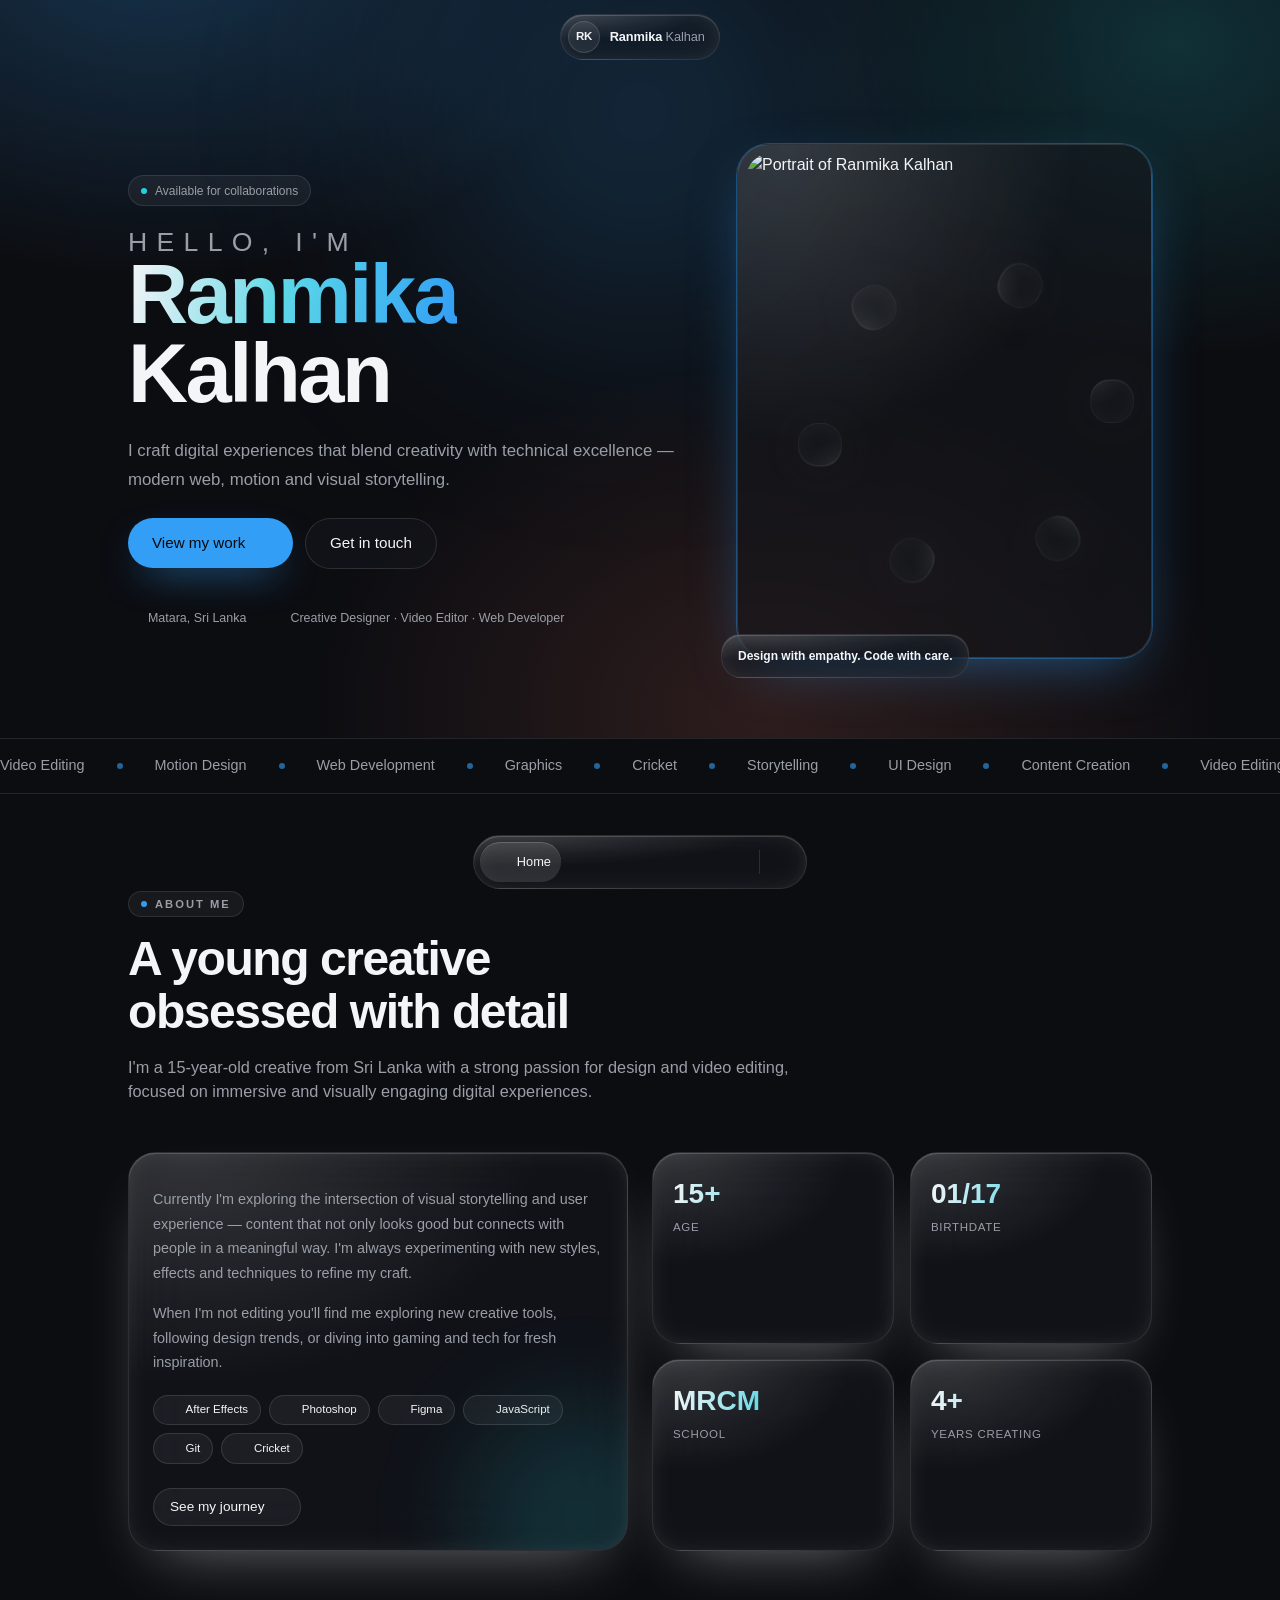
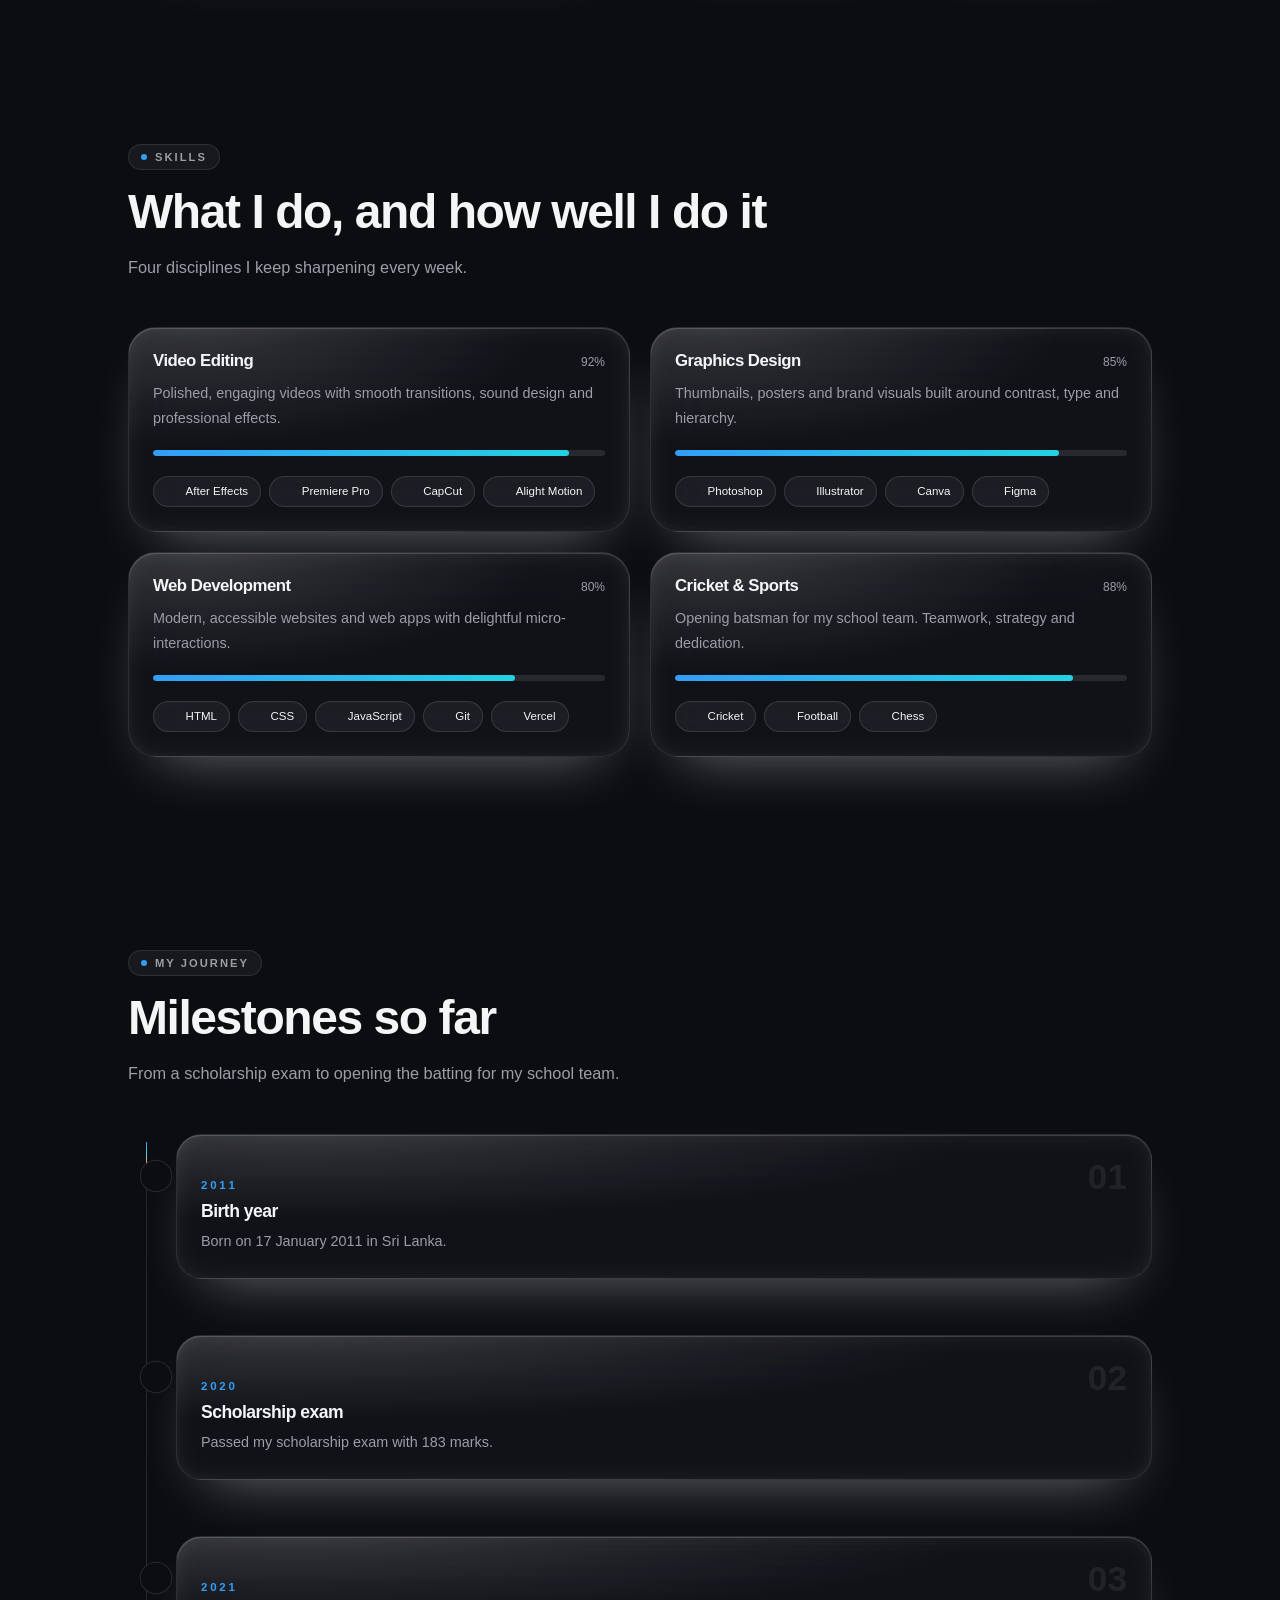
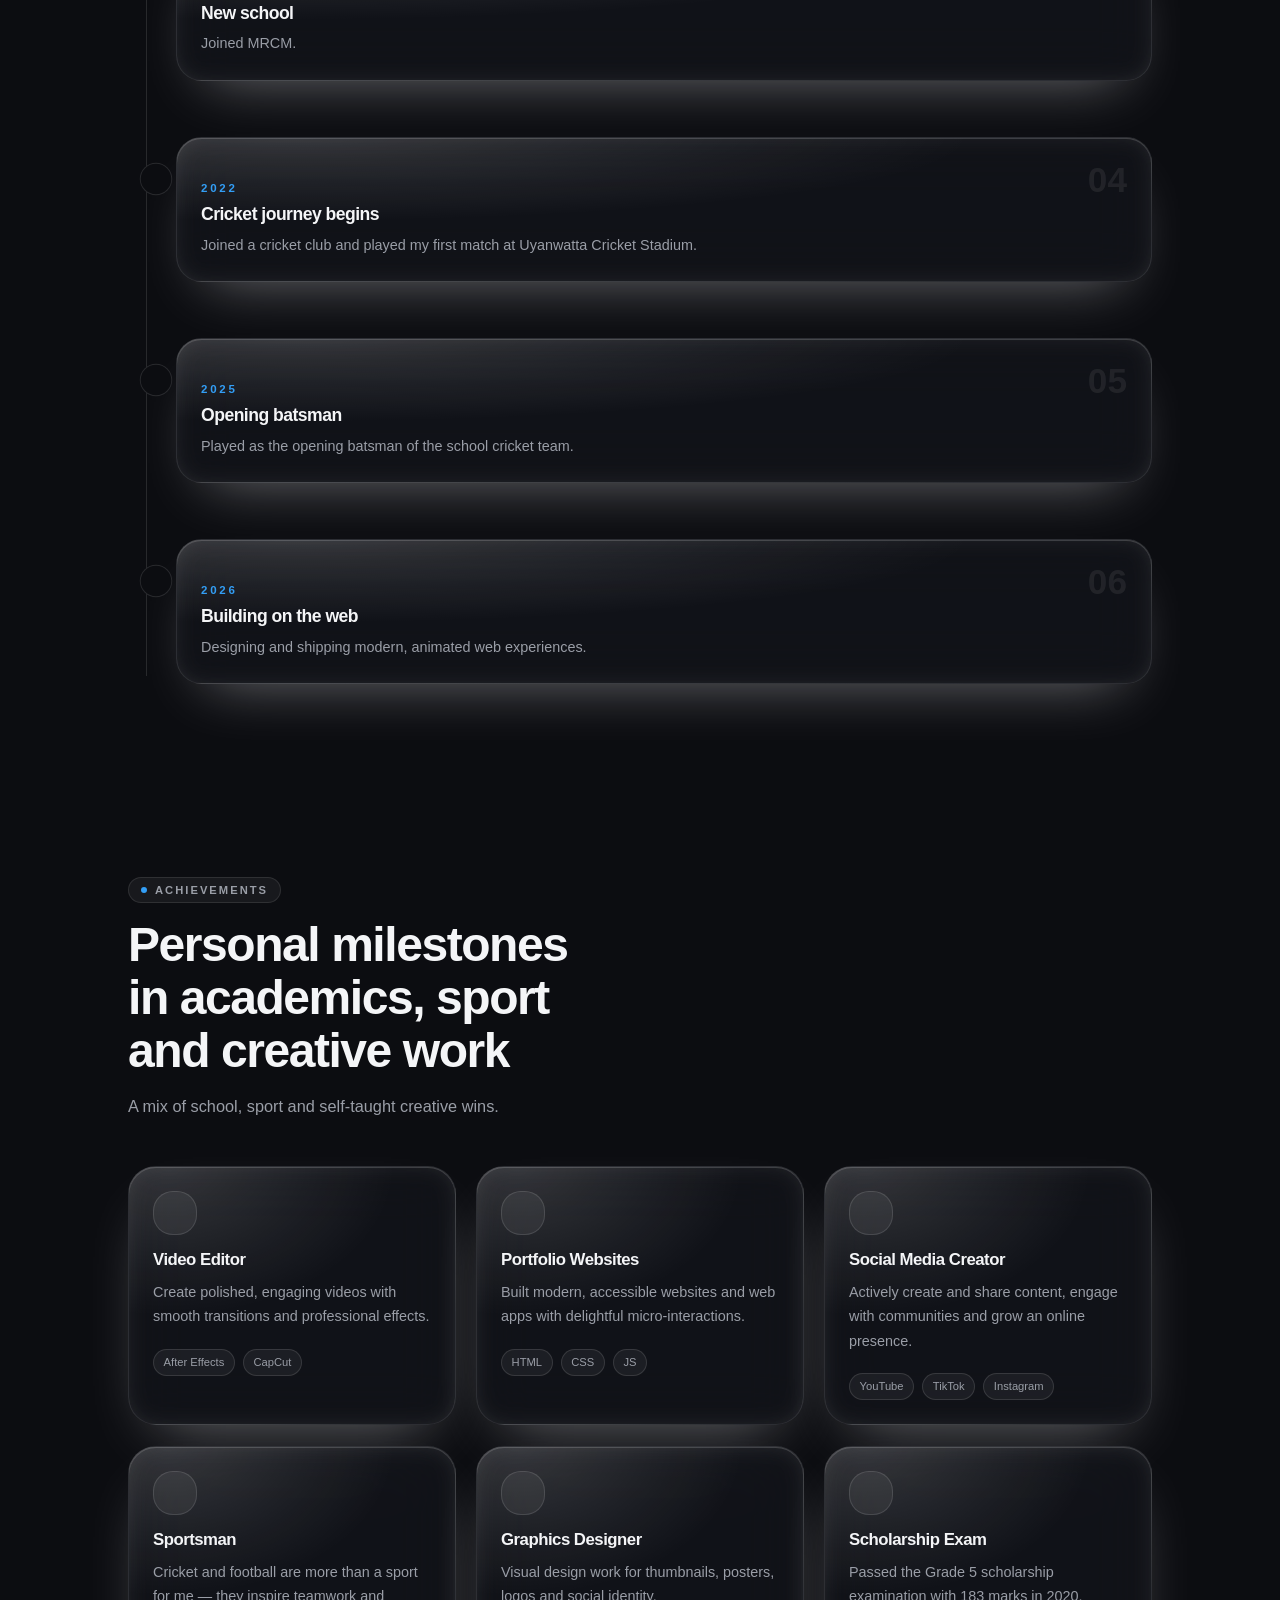
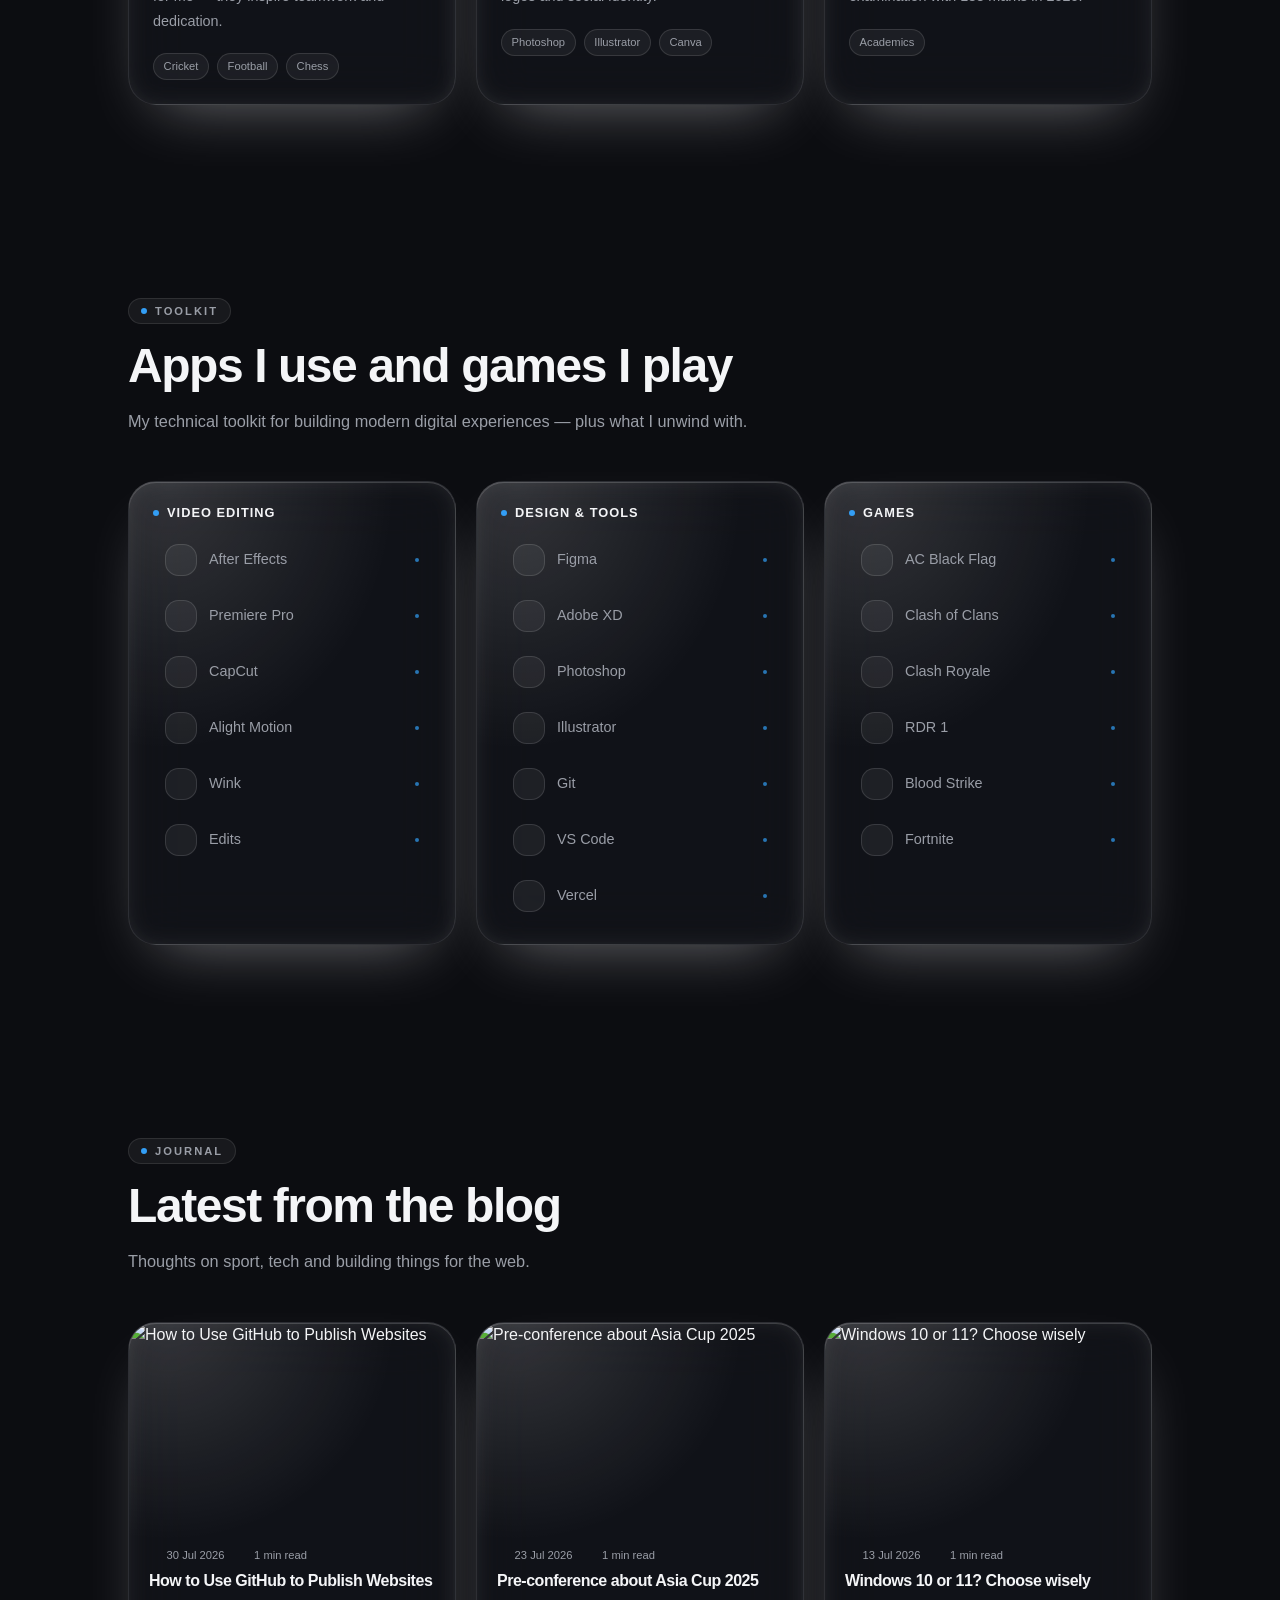
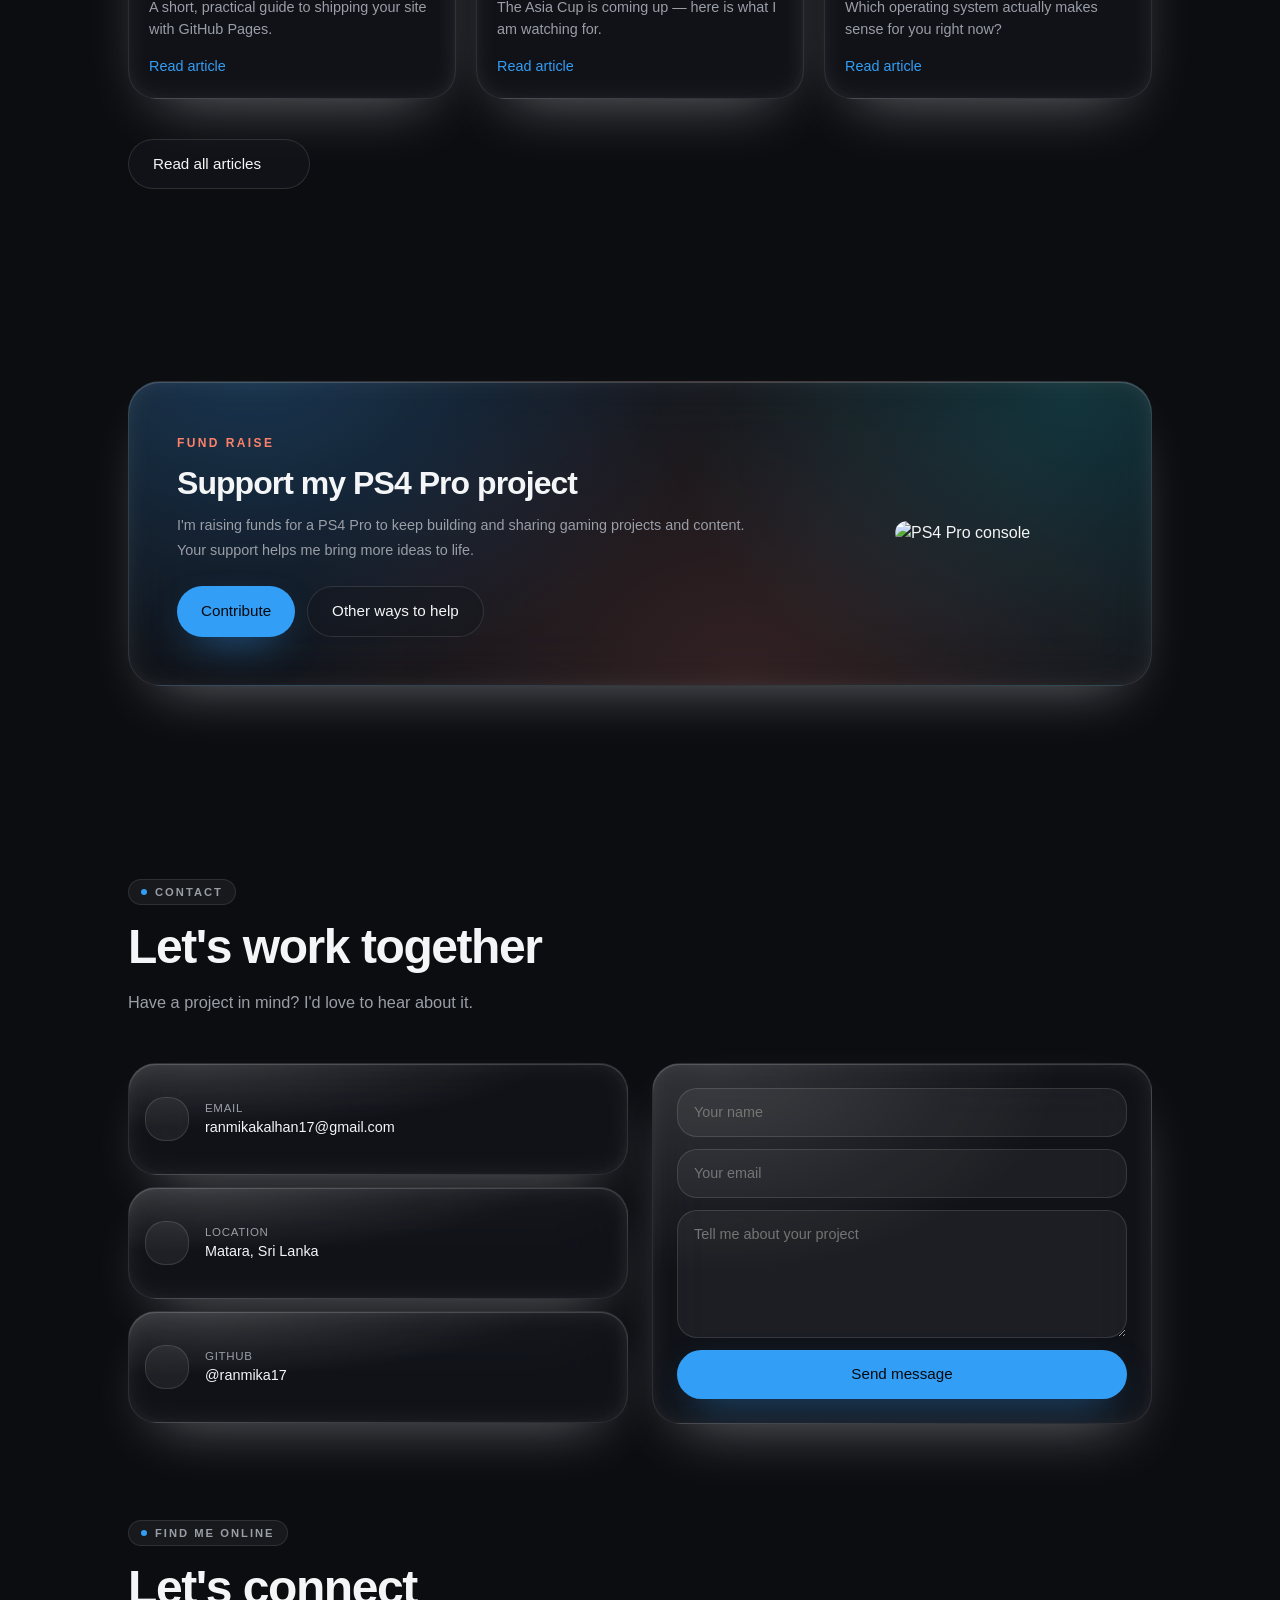
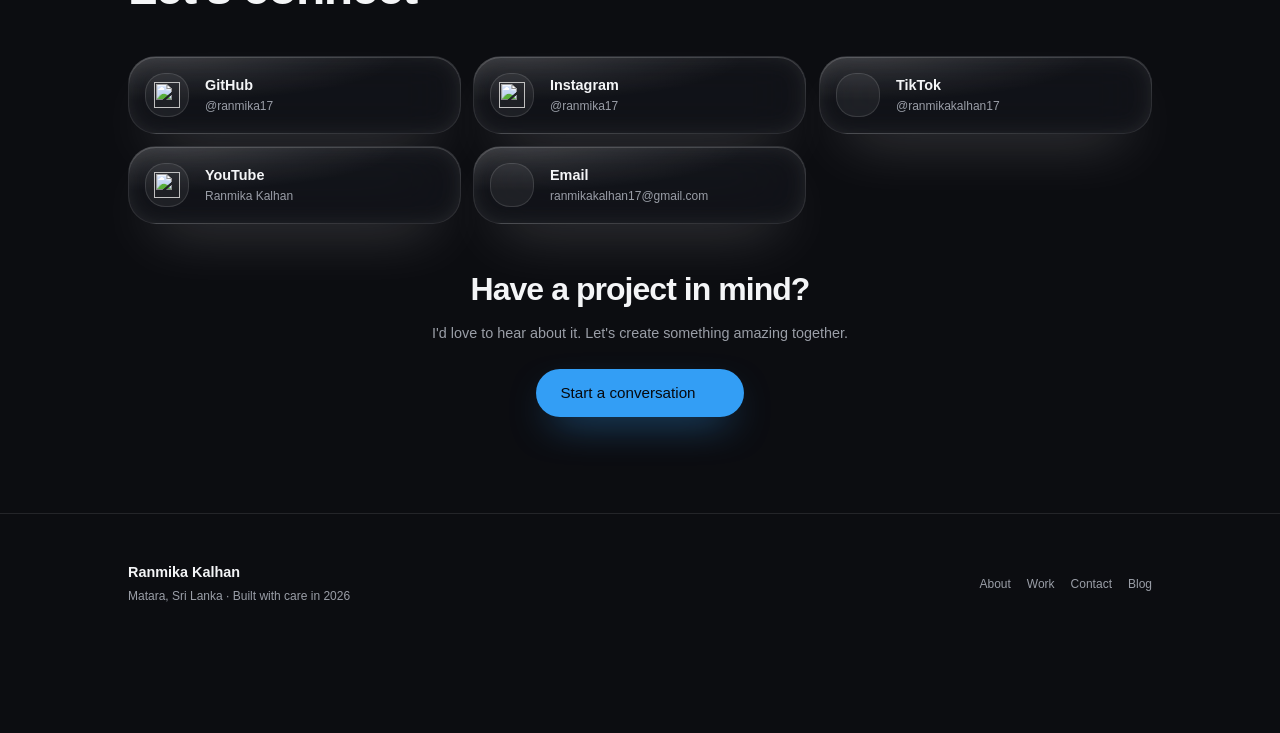
==== commit a3897591: "Update index.html" ====
--- a/index.html
+++ b/index.html
@@ -4,6 +4,7 @@
     <meta charset="UTF-8" />
     <meta name="viewport" content="width=device-width, initial-scale=1, viewport-fit=cover" />
     <title>Ranmika Kalhan — Creative Designer, Video Editor & Web Developer</title>
+    <link rel="icon" type="image/png" href="register-mark-icon-isolated-on-white-background-vector.jpg">
     <meta
       name="description"
       content="Portfolio of Ranmika Kalhan — a young creative from Matara, Sri Lanka blending video editing, graphics design and modern web development."
@@ -52,4 +53,4 @@
     <nav class="bottom-nav" aria-label="Primary" data-bottom-nav></nav>
     <script type="module" src="main.js"></script>
   </body>
-</html>+</html>
--- a/styles.css
+++ b/styles.css
@@ -620,3 +620,22 @@
 }
 .logo-text { font-size: 0.8rem; font-weight: 600; letter-spacing: -0.01em; }
 .logo-text i { font-style: normal; color: var(--muted-foreground); font-weight: 500; }
+.social-logo {
+  width: 26px;
+  height: 26px;
+  display: block;
+  object-fit: contain;
+}
+
+.social-logo-fallback {
+  width: 26px;
+  height: 26px;
+  align-items: center;
+  justify-content: center;
+}
+
+.social .icon-box {
+  display: flex;
+  align-items: center;
+  justify-content: center;
+}
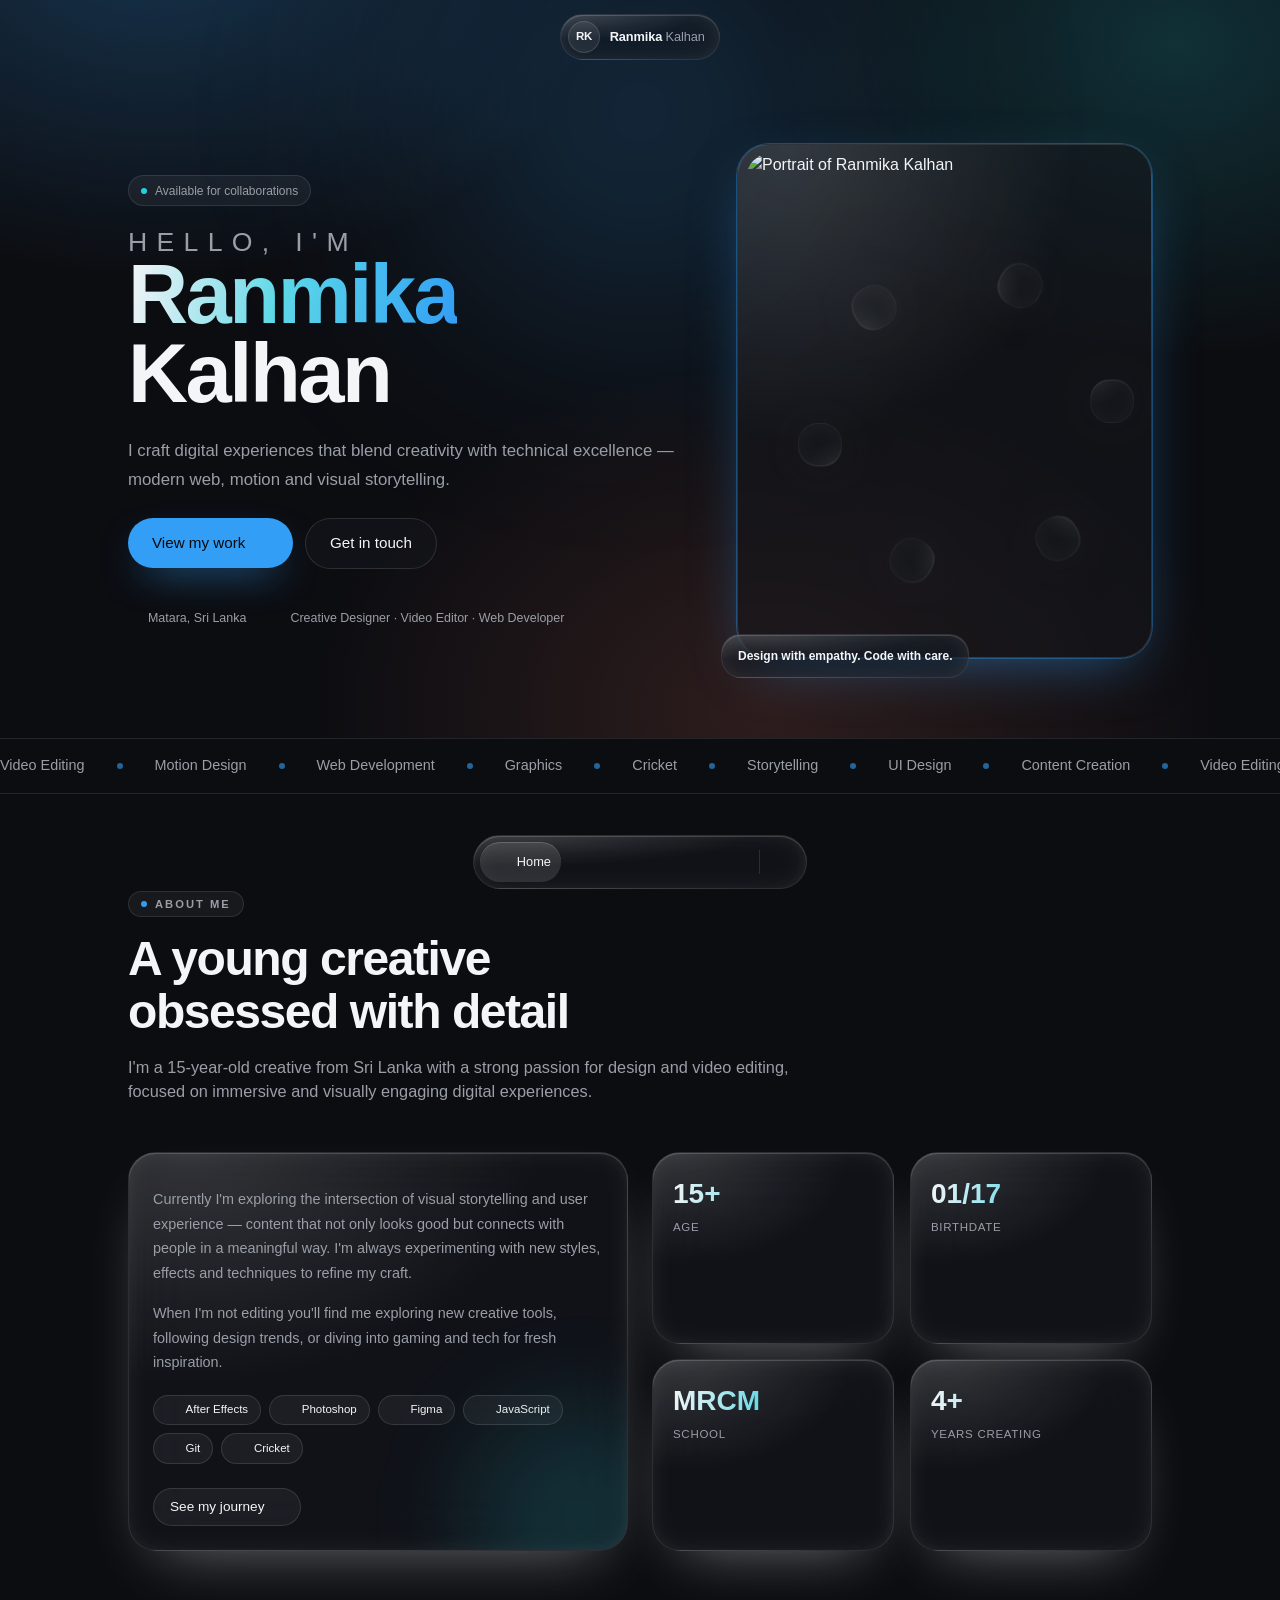
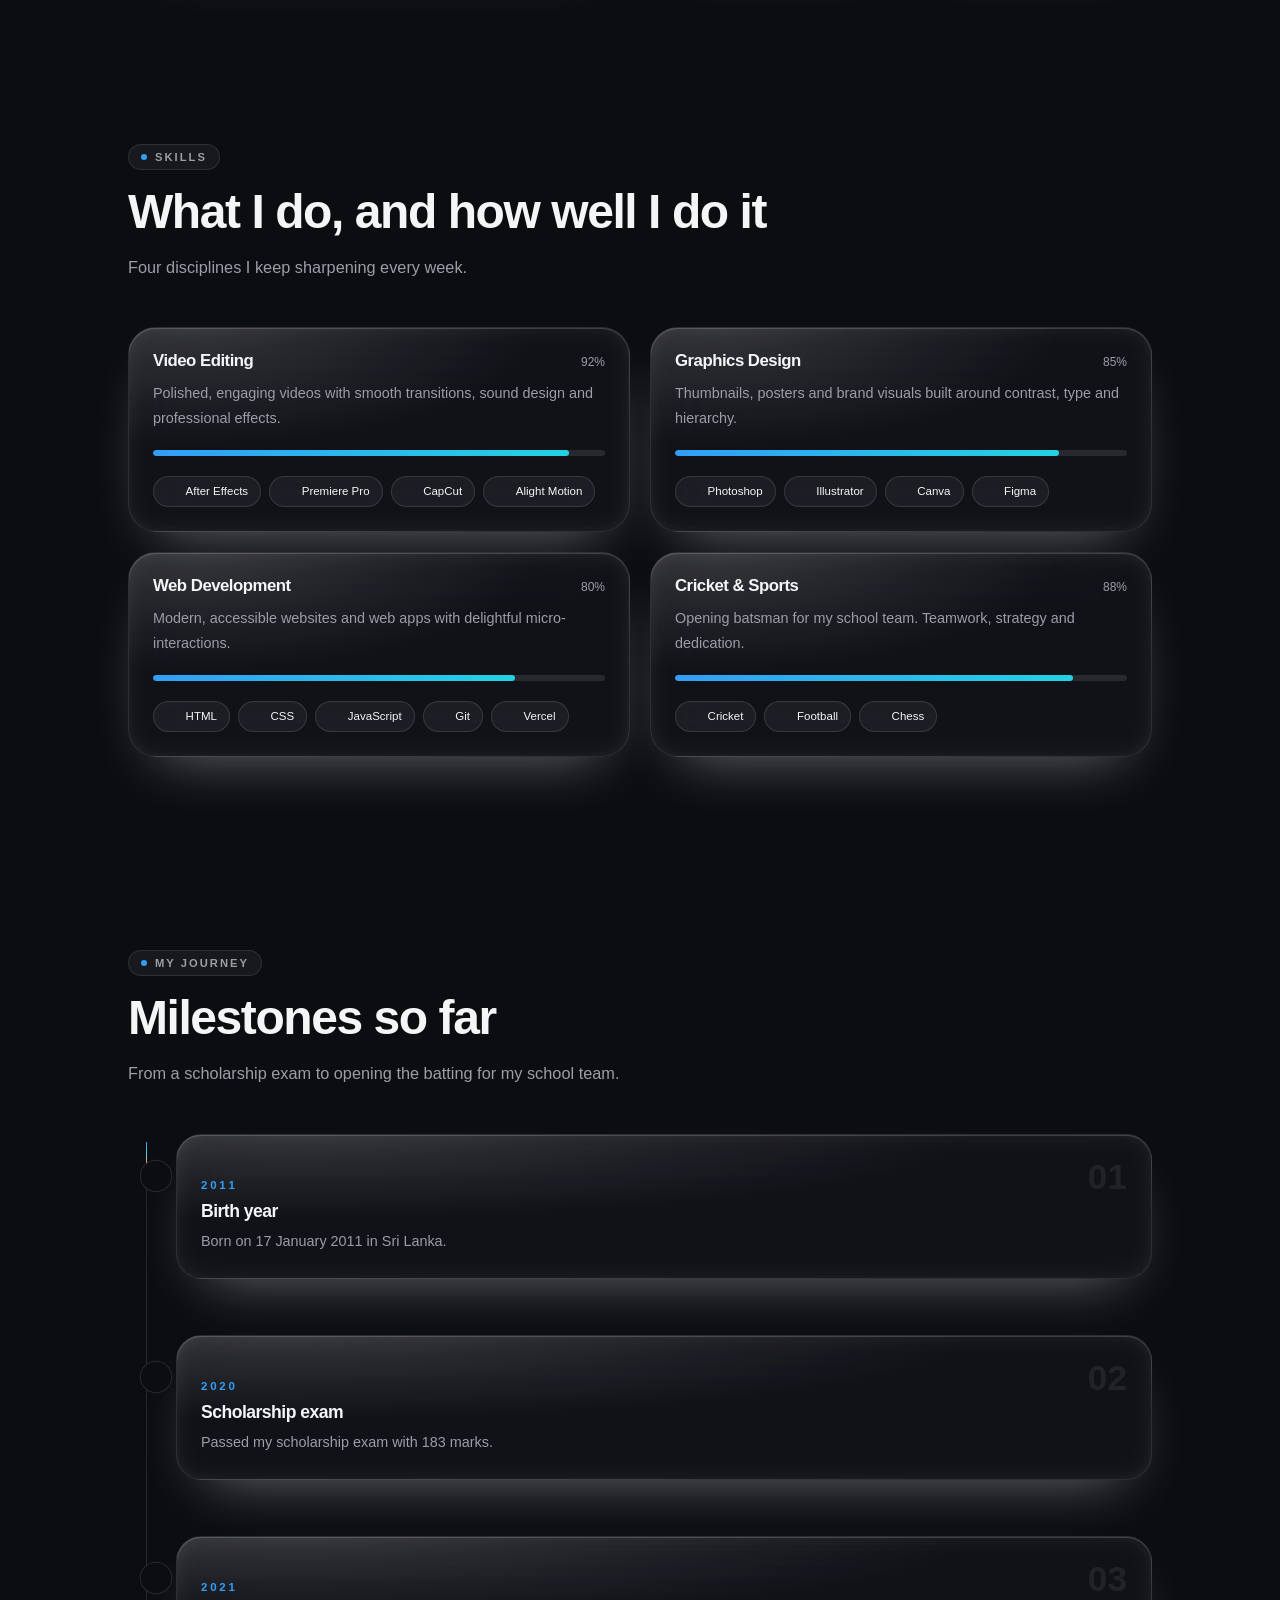
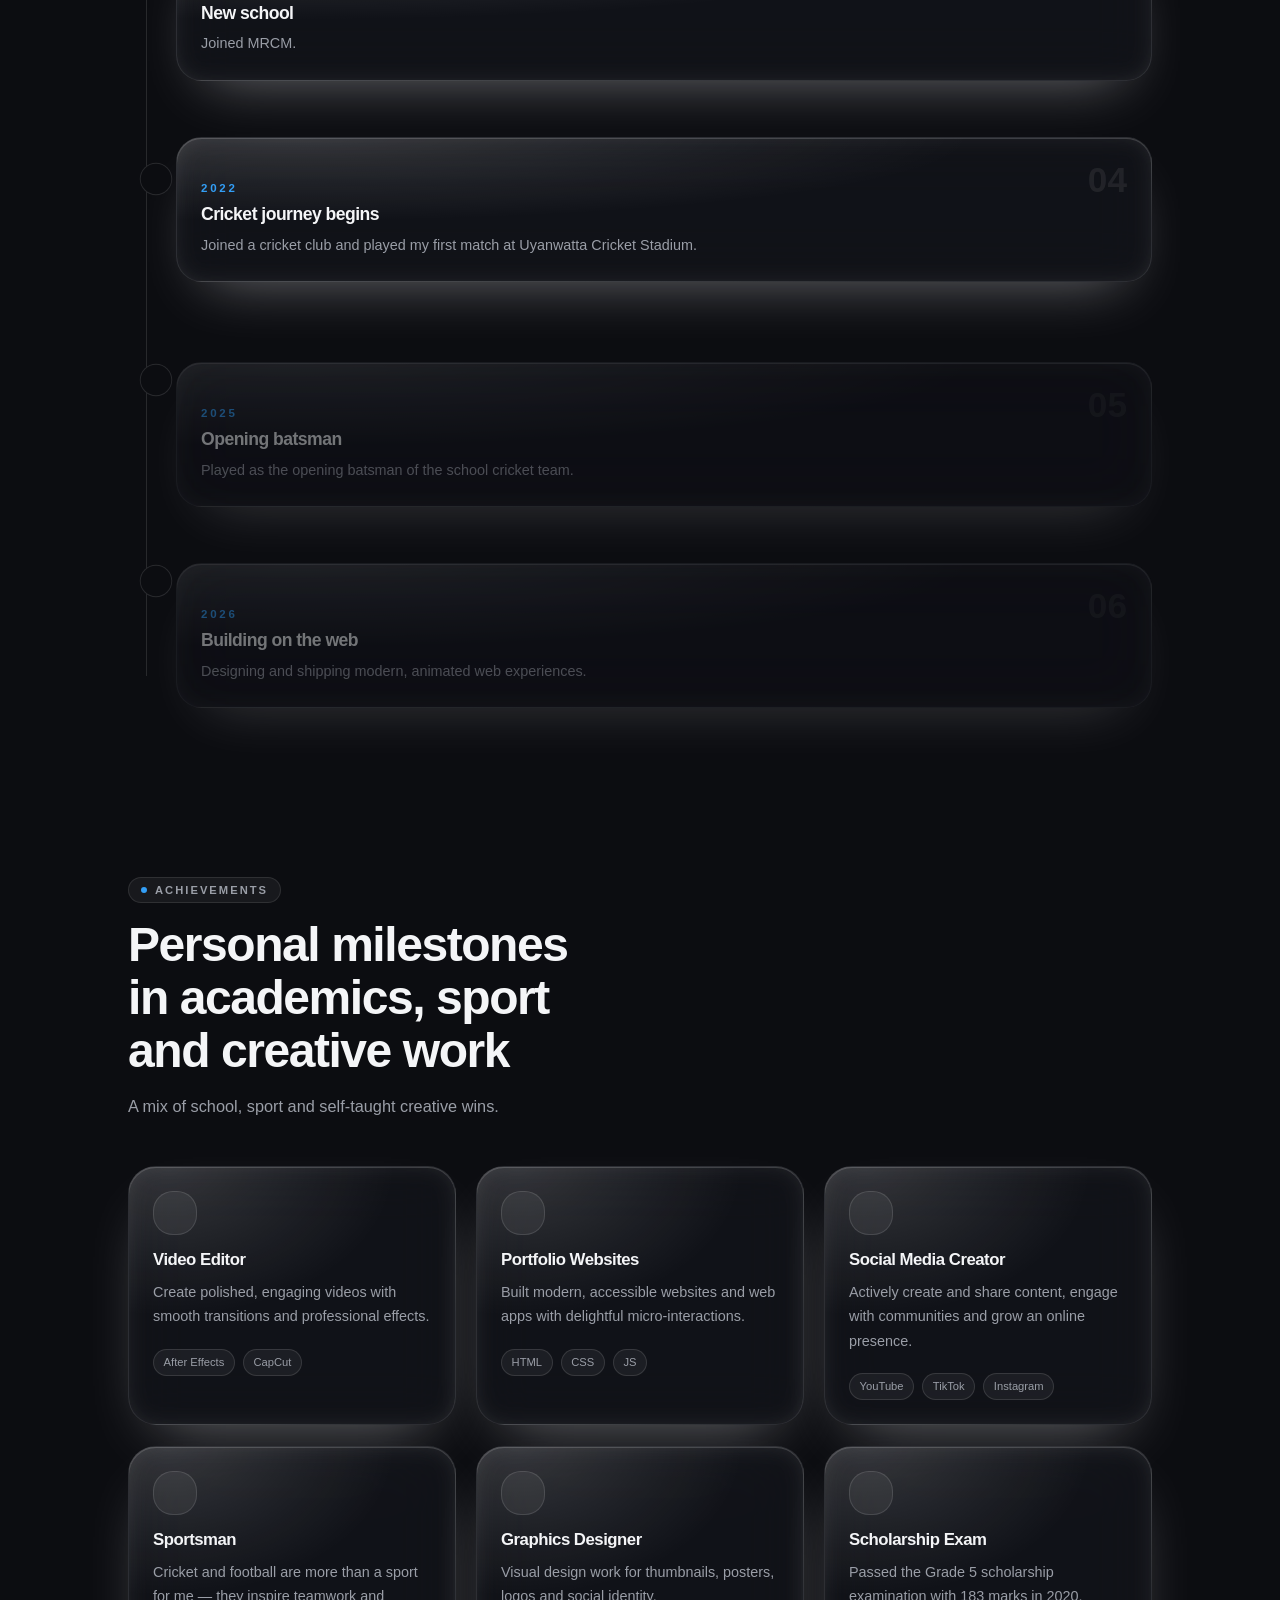
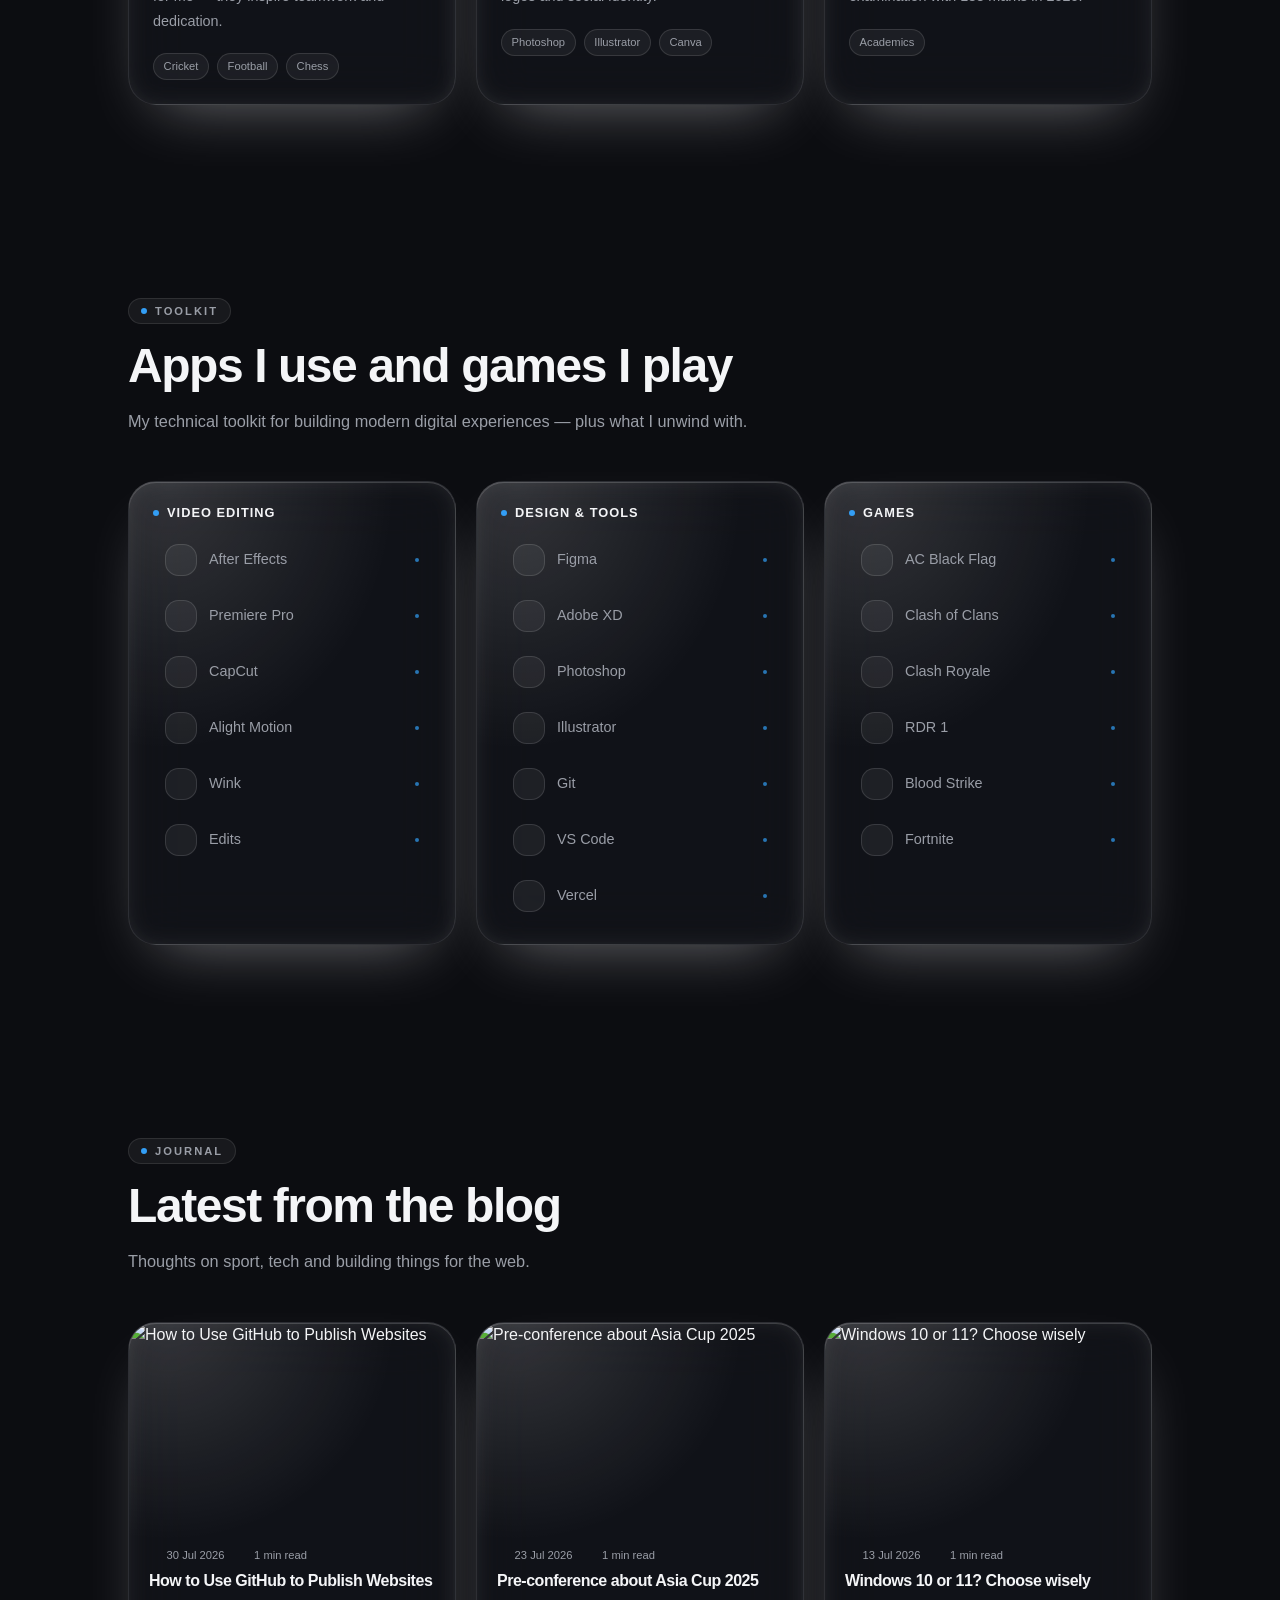
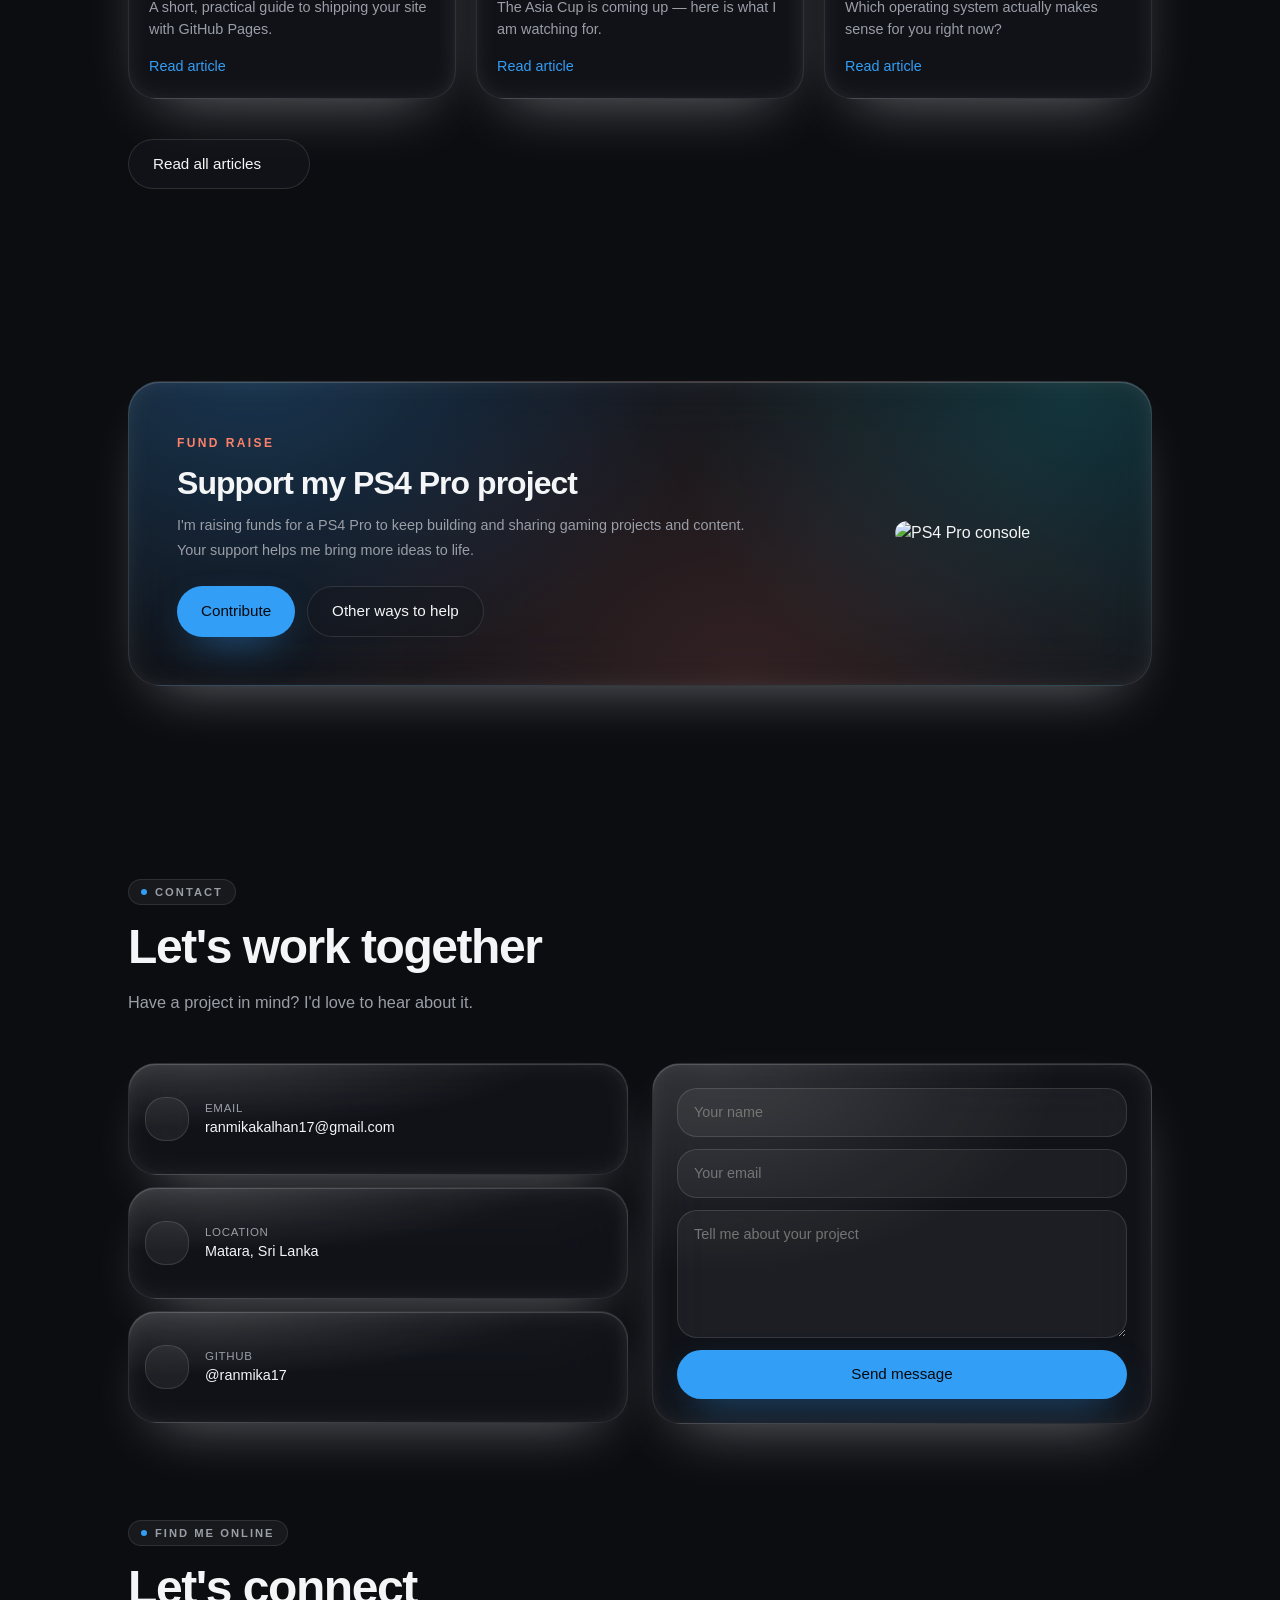
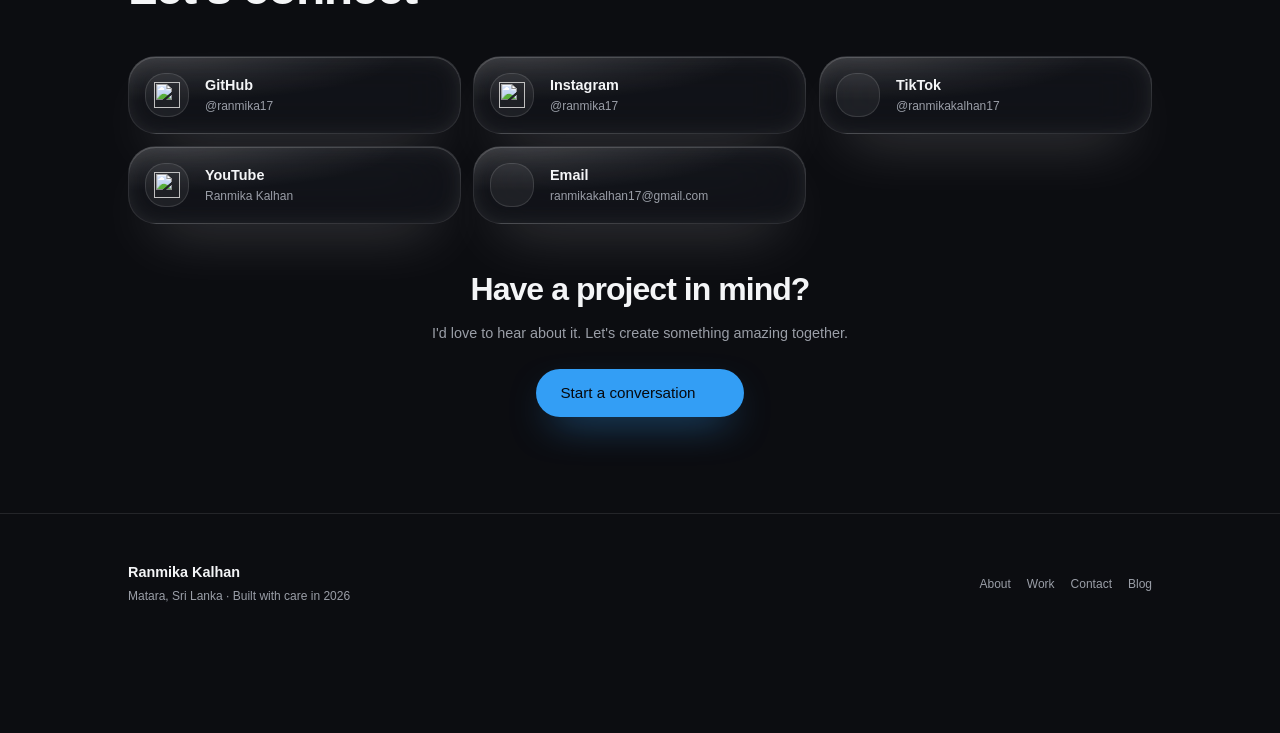
==== commit 3178873d: "Update index.html" ====
--- a/index.html
+++ b/index.html
@@ -1,6 +1,7 @@
 <!doctype html>
 <html lang="en" class="dark">
   <head>
+    <meta name="google-site-verification" content="vqMqINnUbRV9lsiWGufOUH-GT9Asrs1XUvHHG7f3FZc" />
     <meta charset="UTF-8" />
     <meta name="viewport" content="width=device-width, initial-scale=1, viewport-fit=cover" />
     <title>Ranmika Kalhan — Creative Designer, Video Editor & Web Developer</title>
